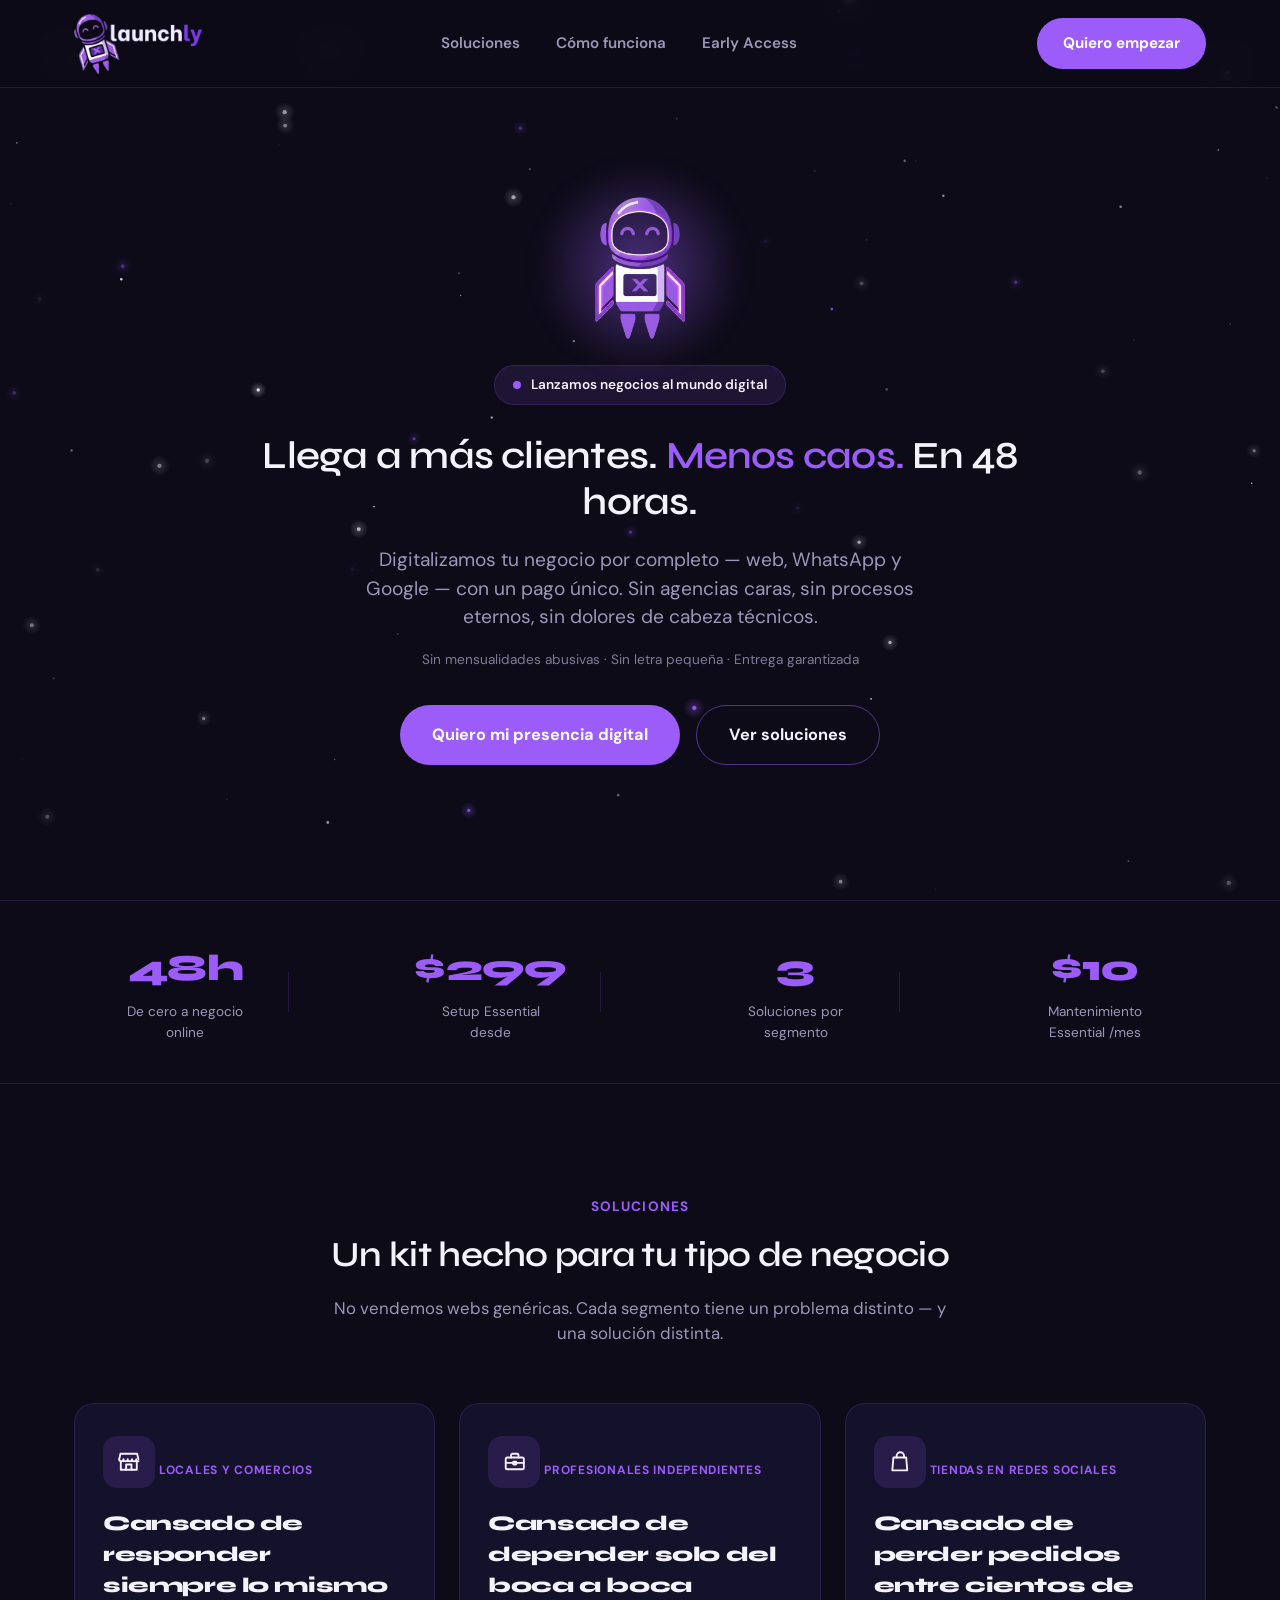
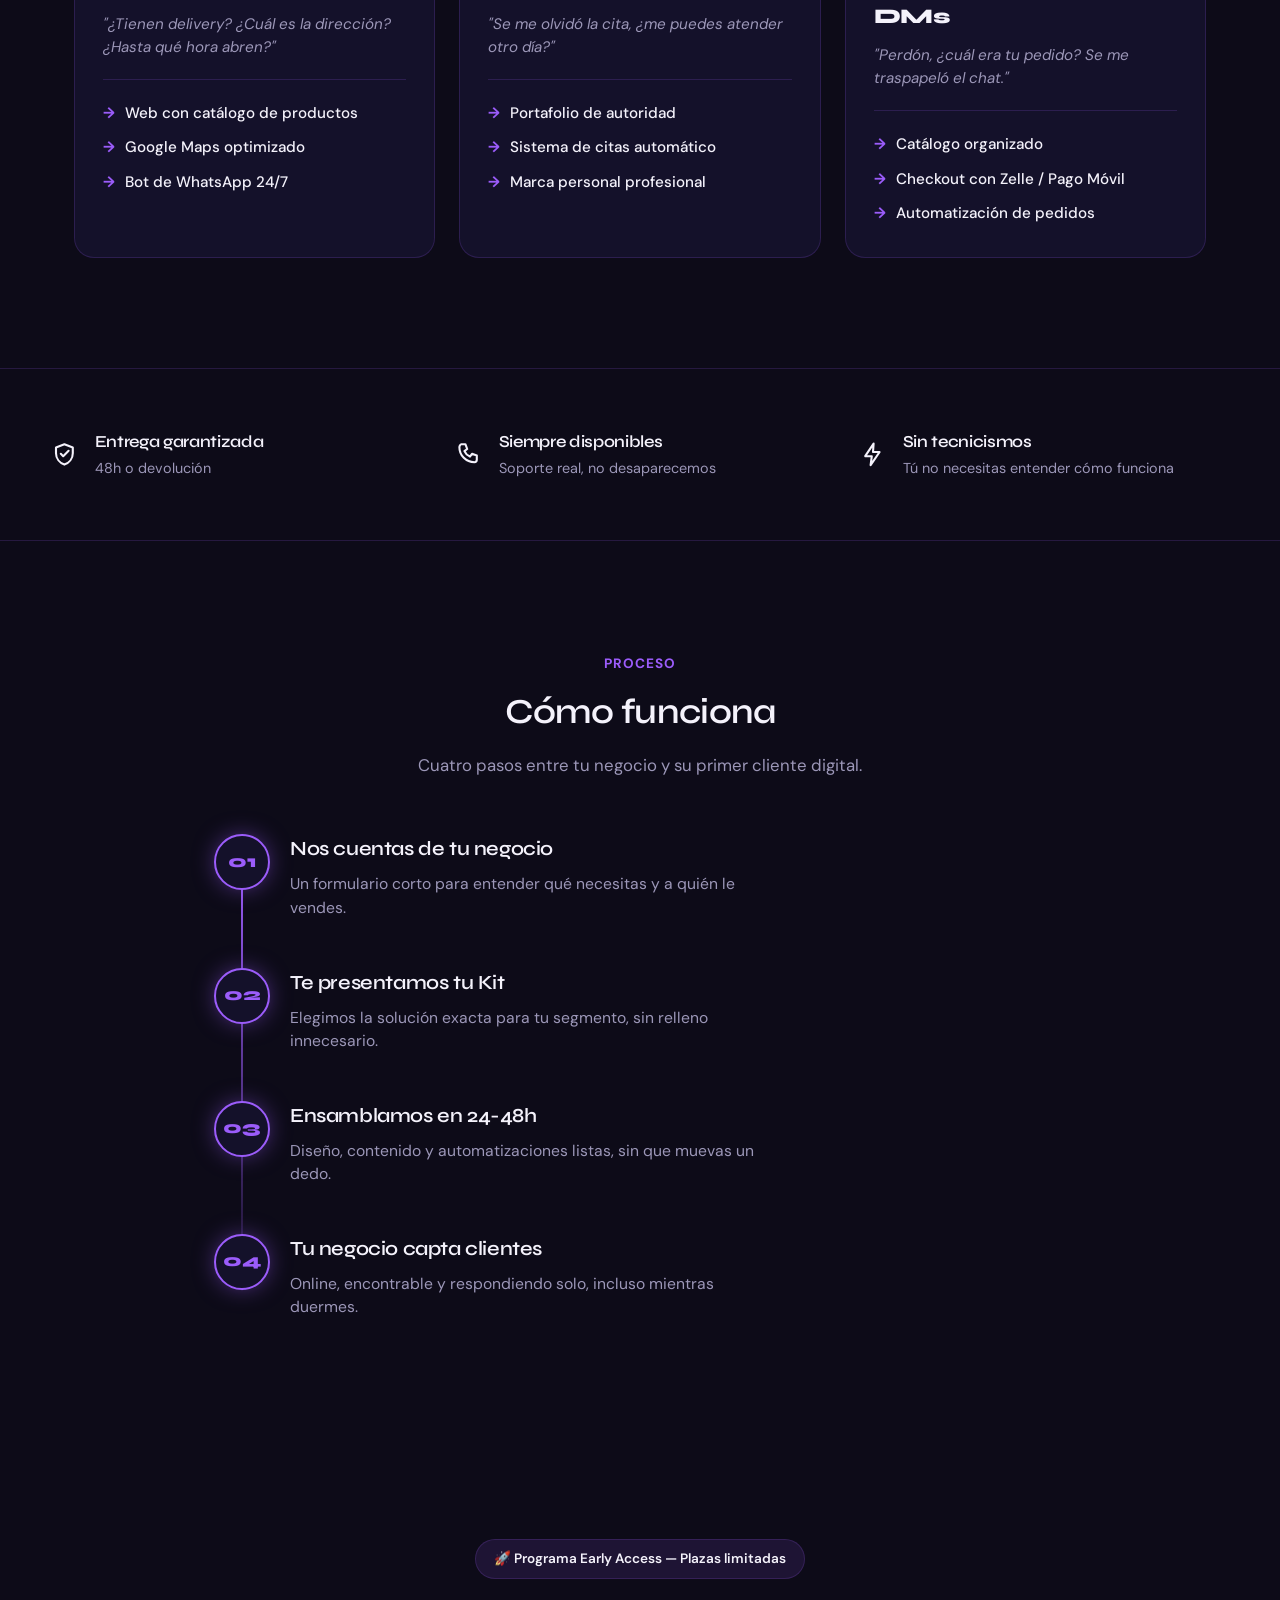
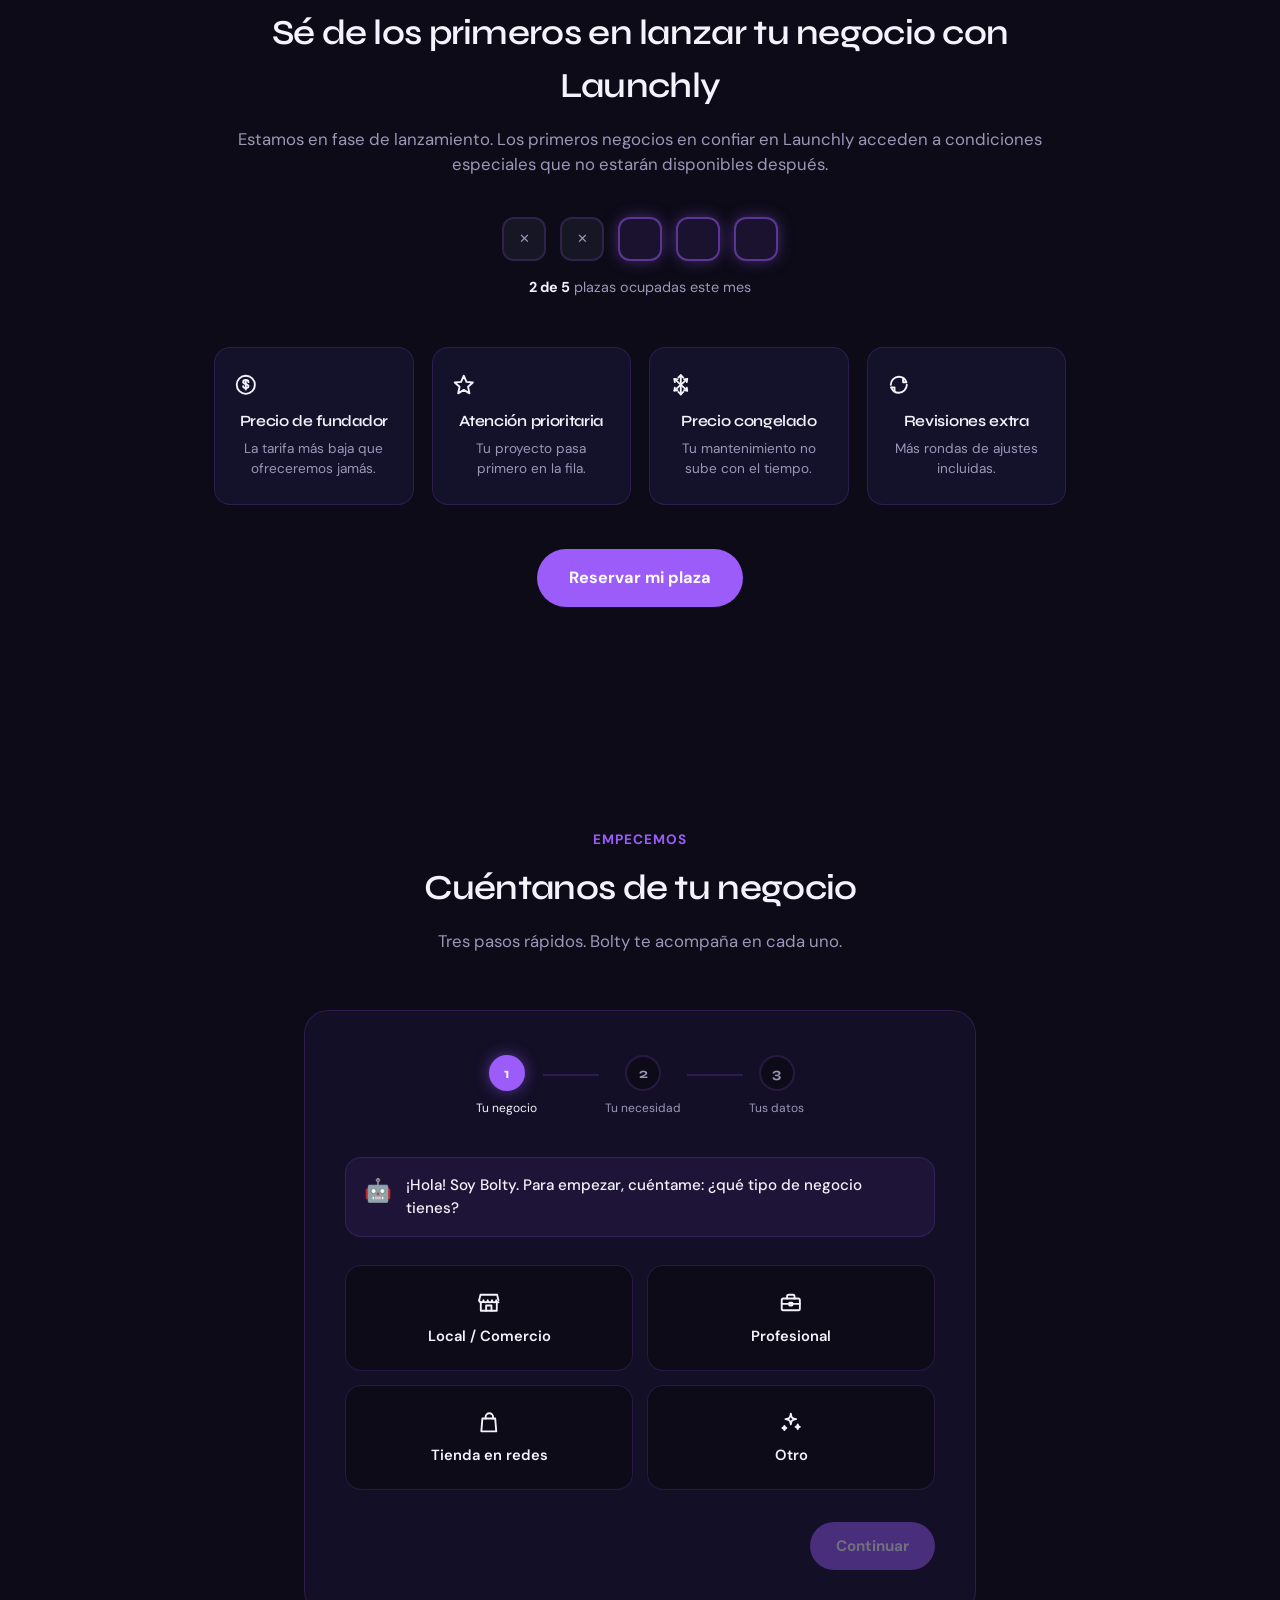
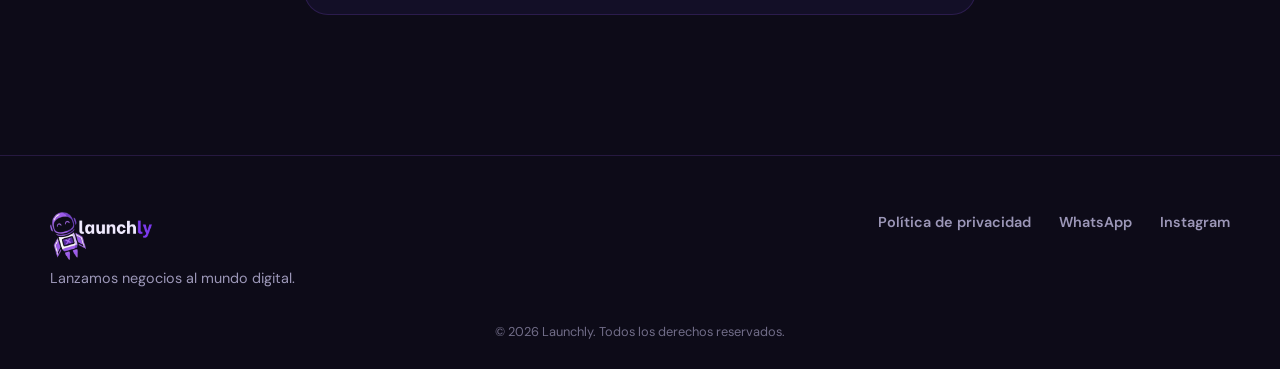
==== index.html @ f613ecf5 "Ajustar tipografia y limpiar assets viejos sin referencias Reduce el peso de Syne (800->600 en h1-h4" ====
<!DOCTYPE html>
<html lang="es">
<head>
<meta charset="UTF-8">
<meta name="viewport" content="width=device-width, initial-scale=1.0">
<title>Launchly — Lanzamos negocios al mundo digital</title>
<meta name="description" content="Launchly digitaliza tu negocio en Venezuela en 48 horas: web, WhatsApp automatizado y Google, por un pago único desde $299. Sin mensualidades abusivas.">

<meta property="og:type" content="website">
<meta property="og:locale" content="es_VE">
<meta property="og:title" content="Launchly — Lanzamos negocios al mundo digital">
<meta property="og:description" content="Launchly digitaliza tu negocio en Venezuela en 48 horas: web, WhatsApp automatizado y Google, por un pago único desde $299. Sin mensualidades abusivas.">

<link rel="icon" href="assets/bolty/bolty_favicon.ico" sizes="32x32">
<link rel="icon" type="image/png" sizes="32x32" href="assets/bolty/bolty_favicon_32.png">
<link rel="icon" type="image/png" sizes="16x16" href="assets/bolty/bolty_favicon_16.png">
<link rel="apple-touch-icon" href="assets/bolty/bolty_180.png">

<link rel="preconnect" href="https://fonts.googleapis.com">
<link rel="preconnect" href="https://fonts.gstatic.com" crossorigin>
<link href="https://fonts.googleapis.com/css2?family=Syne:wght@600;700&family=DM+Sans:wght@400;500;600;700&display=swap" rel="stylesheet">

<link rel="stylesheet" href="styles.css">
</head>
<body>

<canvas id="stars-canvas"></canvas>

<!-- ============ NAV ============ -->
<header class="navbar" id="navbar">
  <div class="nav-inner">
    <a href="#top" class="logo">
      <img src="assets/launchlynobg-trimmed.png" alt="Logo de Launchly" class="logo-img nav-logo-img">
    </a>

    <nav class="nav-links" id="navLinks">
      <a href="#soluciones">Soluciones</a>
      <a href="#como-funciona">Cómo funciona</a>
      <a href="#early-access">Early Access</a>
    </nav>

    <a href="#contacto" class="btn btn-primary btn-nav-cta">Quiero empezar</a>

    <button class="nav-toggle" id="navToggle" aria-label="Abrir menú" aria-expanded="false">
      <span></span><span></span><span></span>
    </button>
  </div>
</header>

<main id="top">

  <!-- ============ HERO ============ -->
  <section class="hero">
    <div class="hero-inner">

      <div class="bolty-wrap" aria-hidden="true">
        <div class="bolty-halo"></div>
        <img src="assets/bolty/bolty_512.png" alt="Bolty, la mascota robot astronauta de Launchly" class="bolty-img" id="boltyImg" onerror="this.style.display='none'; document.getElementById('boltyFallback').style.display='flex';">
        <div class="bolty-fallback" id="boltyFallback">🚀🤖</div>
      </div>

      <div class="badge">
        <span class="badge-dot"></span>
        Lanzamos negocios al mundo digital
      </div>

      <h1 class="hero-title">
        Llega a más clientes. <span class="text-accent">Menos caos.</span> En 48 horas.
      </h1>

      <p class="hero-subtitle">
        Digitalizamos tu negocio por completo — web, WhatsApp y Google — con un pago único.
        Sin agencias caras, sin procesos eternos, sin dolores de cabeza técnicos.
      </p>

      <p class="hero-trust">Sin mensualidades abusivas · Sin letra pequeña · Entrega garantizada</p>

      <div class="hero-actions">
        <a href="#contacto" class="btn btn-primary btn-lg">Quiero mi presencia digital</a>
        <a href="#soluciones" class="btn btn-ghost btn-lg">Ver soluciones</a>
      </div>

    </div>
  </section>

  <!-- ============ TRUST BAR ============ -->
  <section class="trust-bar">
    <div class="trust-inner">
      <div class="trust-item">
        <span class="trust-number">48h</span>
        <span class="trust-label">De cero a negocio online</span>
      </div>
      <div class="trust-item">
        <span class="trust-number">$299</span>
        <span class="trust-label">Setup Essential desde</span>
      </div>
      <div class="trust-item">
        <span class="trust-number">3</span>
        <span class="trust-label">Soluciones por segmento</span>
      </div>
      <div class="trust-item">
        <span class="trust-number">$10</span>
        <span class="trust-label">Mantenimiento Essential /mes</span>
      </div>
    </div>
  </section>

  <!-- ============ SOLUCIONES ============ -->
  <section class="soluciones" id="soluciones">
    <div class="section-head">
      <span class="eyebrow">Soluciones</span>
      <h2 class="section-title">Un kit hecho para tu tipo de negocio</h2>
      <p class="section-subtitle">No vendemos webs genéricas. Cada segmento tiene un problema distinto — y una solución distinta.</p>
    </div>

    <div class="cards-grid">

      <article class="card">
        <div class="card-icon"><svg xmlns="http://www.w3.org/2000/svg" viewBox="0 0 24 24" fill="none" stroke="currentColor" stroke-width="1.75" stroke-linecap="round" stroke-linejoin="round"><path d="M3 9.5L4.2 4.5H19.8L21 9.5"/><path d="M3 9.5C3 10.6 3.9 11.5 5 11.5C6.1 11.5 7 10.6 7 9.5C7 10.6 7.9 11.5 9 11.5C10.1 11.5 11 10.6 11 9.5C11 10.6 11.9 11.5 13 11.5C14.1 11.5 15 10.6 15 9.5C15 10.6 15.9 11.5 17 11.5C18.1 11.5 19 10.6 19 9.5C19 10.6 19.9 11.5 21 11.5"/><path d="M4.5 11.5V19.5H19.5V11.5"/><path d="M9.5 19.5V14.5H14.5V19.5"/></svg></div>
        <span class="card-tag">Locales y Comercios</span>
        <h3 class="card-title">Cansado de responder siempre lo mismo</h3>
        <p class="card-pain">"¿Tienen delivery? ¿Cuál es la dirección? ¿Hasta qué hora abren?"</p>
        <ul class="card-list">
          <li><span class="arrow">→</span> Web con catálogo de productos</li>
          <li><span class="arrow">→</span> Google Maps optimizado</li>
          <li><span class="arrow">→</span> Bot de WhatsApp 24/7</li>
        </ul>
      </article>

      <article class="card">
        <div class="card-icon"><svg xmlns="http://www.w3.org/2000/svg" viewBox="0 0 24 24" fill="none" stroke="currentColor" stroke-width="1.75" stroke-linecap="round" stroke-linejoin="round"><rect x="3.5" y="8" width="17" height="11" rx="1.5"/><path d="M8.5 8V6C8.5 5.17 9.17 4.5 10 4.5H14C14.83 4.5 15.5 5.17 15.5 6V8"/><path d="M3.5 13H20.5"/><rect x="10.5" y="12" width="3" height="2.5" rx="0.5"/></svg></div>
        <span class="card-tag">Profesionales Independientes</span>
        <h3 class="card-title">Cansado de depender solo del boca a boca</h3>
        <p class="card-pain">"Se me olvidó la cita, ¿me puedes atender otro día?"</p>
        <ul class="card-list">
          <li><span class="arrow">→</span> Portafolio de autoridad</li>
          <li><span class="arrow">→</span> Sistema de citas automático</li>
          <li><span class="arrow">→</span> Marca personal profesional</li>
        </ul>
      </article>

      <article class="card">
        <div class="card-icon"><svg xmlns="http://www.w3.org/2000/svg" viewBox="0 0 24 24" fill="none" stroke="currentColor" stroke-width="1.75" stroke-linecap="round" stroke-linejoin="round"><path d="M6 8H18L19 20H5L6 8Z"/><path d="M9 8V6.5C9 4.57 10.57 3 12.5 3C14.43 3 16 4.57 16 6.5V8"/></svg></div>
        <span class="card-tag">Tiendas en Redes Sociales</span>
        <h3 class="card-title">Cansado de perder pedidos entre cientos de DMs</h3>
        <p class="card-pain">"Perdón, ¿cuál era tu pedido? Se me traspapeló el chat."</p>
        <ul class="card-list">
          <li><span class="arrow">→</span> Catálogo organizado</li>
          <li><span class="arrow">→</span> Checkout con Zelle / Pago Móvil</li>
          <li><span class="arrow">→</span> Automatización de pedidos</li>
        </ul>
      </article>

    </div>
  </section>

  <!-- ============ GARANTÍAS ============ -->
  <section class="garantias">
    <div class="garantias-inner">
      <div class="garantia-item">
        <span class="garantia-icon"><svg xmlns="http://www.w3.org/2000/svg" viewBox="0 0 24 24" fill="none" stroke="currentColor" stroke-width="1.75" stroke-linecap="round" stroke-linejoin="round"><path d="M12 3.5L19 6.2V11C19 15.3 16.1 19 12 20.5C7.9 19 5 15.3 5 11V6.2L12 3.5Z"/><path d="M9 11.5L11 13.5L15.5 9"/></svg></span>
        <div>
          <h4>Entrega garantizada</h4>
          <p>48h o devolución</p>
        </div>
      </div>
      <div class="garantia-item">
        <span class="garantia-icon"><svg xmlns="http://www.w3.org/2000/svg" viewBox="0 0 24 24" fill="none" stroke="currentColor" stroke-width="1.75" stroke-linecap="round" stroke-linejoin="round"><path d="M6 3.5H9.5L11 7.5L8.7 9.2C9.6 11.3 11.2 12.9 13.3 13.8L15 11.5L19 13V16.5C19 17.6 18.1 18.5 17 18.5C10.1 18.5 4.5 12.9 4.5 6C4.5 4.9 5.4 3.5 6 3.5Z"/></svg></span>
        <div>
          <h4>Siempre disponibles</h4>
          <p>Soporte real, no desaparecemos</p>
        </div>
      </div>
      <div class="garantia-item">
        <span class="garantia-icon"><svg xmlns="http://www.w3.org/2000/svg" viewBox="0 0 24 24" fill="none" stroke="currentColor" stroke-width="1.75" stroke-linecap="round" stroke-linejoin="round"><path d="M13 3L6 13.5H11.5L10.5 21L18 10H12.5L13 3Z"/></svg></span>
        <div>
          <h4>Sin tecnicismos</h4>
          <p>Tú no necesitas entender cómo funciona</p>
        </div>
      </div>
    </div>
  </section>

  <!-- ============ CÓMO FUNCIONA ============ -->
  <section class="como-funciona" id="como-funciona">
    <div class="section-head">
      <span class="eyebrow">Proceso</span>
      <h2 class="section-title">Cómo funciona</h2>
      <p class="section-subtitle">Cuatro pasos entre tu negocio y su primer cliente digital.</p>
    </div>

    <div class="steps">
      <div class="step">
        <div class="step-number">01</div>
        <h3 class="step-title">Nos cuentas de tu negocio</h3>
        <p class="step-desc">Un formulario corto para entender qué necesitas y a quién le vendes.</p>
      </div>
      <div class="step">
        <div class="step-number">02</div>
        <h3 class="step-title">Te presentamos tu Kit</h3>
        <p class="step-desc">Elegimos la solución exacta para tu segmento, sin relleno innecesario.</p>
      </div>
      <div class="step">
        <div class="step-number">03</div>
        <h3 class="step-title">Ensamblamos en 24-48h</h3>
        <p class="step-desc">Diseño, contenido y automatizaciones listas, sin que muevas un dedo.</p>
      </div>
      <div class="step">
        <div class="step-number">04</div>
        <h3 class="step-title">Tu negocio capta clientes</h3>
        <p class="step-desc">Online, encontrable y respondiendo solo, incluso mientras duermes.</p>
      </div>
    </div>
  </section>

  <!-- ============ EARLY ACCESS ============ -->
  <section class="early-access" id="early-access">
    <div class="badge badge-alt">
      🚀 Programa Early Access — Plazas limitadas
    </div>

    <h2 class="section-title early-title">Sé de los primeros en lanzar tu negocio con Launchly</h2>
    <p class="section-subtitle">Estamos en fase de lanzamiento. Los primeros negocios en confiar en Launchly acceden a condiciones especiales que no estarán disponibles después.</p>

    <div class="slots">
      <div class="slot slot-taken" title="Ocupado"></div>
      <div class="slot slot-taken" title="Ocupado"></div>
      <div class="slot slot-free" title="Disponible"></div>
      <div class="slot slot-free" title="Disponible"></div>
      <div class="slot slot-free" title="Disponible"></div>
    </div>
    <p class="slots-label"><strong>2 de 5</strong> plazas ocupadas este mes</p>

    <div class="benefits-grid">
      <div class="benefit-card">
        <span class="benefit-icon"><svg xmlns="http://www.w3.org/2000/svg" viewBox="0 0 24 24" fill="none" stroke="currentColor" stroke-width="1.75" stroke-linecap="round" stroke-linejoin="round"><circle cx="12" cy="12" r="8.5"/><path d="M12 7.5V16.5"/><path d="M14.5 9.5C14.5 8.4 13.4 7.5 12 7.5C10.6 7.5 9.5 8.4 9.5 9.4C9.5 10.4 10.3 10.9 12 11.3C13.7 11.7 14.5 12.2 14.5 13.2C14.5 14.3 13.4 15.2 12 15.2C10.6 15.2 9.5 14.3 9.5 13.2"/></svg></span>
        <h4>Precio de fundador</h4>
        <p>La tarifa más baja que ofreceremos jamás.</p>
      </div>
      <div class="benefit-card">
        <span class="benefit-icon"><svg xmlns="http://www.w3.org/2000/svg" viewBox="0 0 24 24" fill="none" stroke="currentColor" stroke-width="1.75" stroke-linecap="round" stroke-linejoin="round"><path d="M12 3.5L14.5 9.2L20.5 9.8L16 13.8L17.3 20L12 16.8L6.7 20L8 13.8L3.5 9.8L9.5 9.2L12 3.5Z"/></svg></span>
        <h4>Atención prioritaria</h4>
        <p>Tu proyecto pasa primero en la fila.</p>
      </div>
      <div class="benefit-card">
        <span class="benefit-icon"><svg xmlns="http://www.w3.org/2000/svg" viewBox="0 0 24 24" fill="none" stroke="currentColor" stroke-width="1.75" stroke-linecap="round" stroke-linejoin="round"><path d="M12 3V21"/><path d="M6 6.5L18 17.5"/><path d="M18 6.5L6 17.5"/><path d="M12 3L9.7 5.3M12 3L14.3 5.3"/><path d="M12 21L9.7 18.7M12 21L14.3 18.7"/><path d="M6 6.5L8.9 6.9M6 6.5L6.4 9.4"/><path d="M18 17.5L15.1 17.1M18 17.5L17.6 14.6"/><path d="M18 6.5L15.1 6.9M18 6.5L17.6 9.4"/><path d="M6 17.5L8.9 17.1M6 17.5L6.4 14.6"/></svg></span>
        <h4>Precio congelado</h4>
        <p>Tu mantenimiento no sube con el tiempo.</p>
      </div>
      <div class="benefit-card">
        <span class="benefit-icon"><svg xmlns="http://www.w3.org/2000/svg" viewBox="0 0 24 24" fill="none" stroke="currentColor" stroke-width="1.75" stroke-linecap="round" stroke-linejoin="round"><path d="M19.5 12C19.5 16.14 16.14 19.5 12 19.5C8.7 19.5 5.9 17.36 4.9 14.4"/><path d="M4.5 12C4.5 7.86 7.86 4.5 12 4.5C15.3 4.5 18.1 6.64 19.1 9.6"/><path d="M4.9 14.4H8V17.5"/><path d="M19.1 9.6H16V6.5"/></svg></span>
        <h4>Revisiones extra</h4>
        <p>Más rondas de ajustes incluidas.</p>
      </div>
    </div>

    <a href="#contacto" class="btn btn-primary btn-lg">Reservar mi plaza</a>
  </section>

  <!-- ============ FORMULARIO / CONTACTO ============ -->
  <section class="contacto" id="contacto">
    <div class="section-head">
      <span class="eyebrow">Empecemos</span>
      <h2 class="section-title">Cuéntanos de tu negocio</h2>
      <p class="section-subtitle">Tres pasos rápidos. Bolty te acompaña en cada uno.</p>
    </div>

    <div class="form-card">

      <!-- Progreso -->
      <div class="progress" id="progress">
        <div class="progress-step active" data-step="1">
          <span class="progress-circle">1</span>
          <span class="progress-label">Tu negocio</span>
        </div>
        <div class="progress-line"></div>
        <div class="progress-step" data-step="2">
          <span class="progress-circle">2</span>
          <span class="progress-label">Tu necesidad</span>
        </div>
        <div class="progress-line"></div>
        <div class="progress-step" data-step="3">
          <span class="progress-circle">3</span>
          <span class="progress-label">Tus datos</span>
        </div>
      </div>

      <form id="multiForm" novalidate>

        <!-- PASO 1 -->
        <div class="form-step active" data-step="1">
          <div class="bolty-tip">
            <span class="bolty-tip-icon">🤖</span>
            <p>¡Hola! Soy Bolty. Para empezar, cuéntame: ¿qué tipo de negocio tienes?</p>
          </div>

          <div class="option-grid" data-group="tipoNegocio">
            <button type="button" class="option-card" data-value="Local o Comercio">
              <span class="option-icon"><svg xmlns="http://www.w3.org/2000/svg" viewBox="0 0 24 24" fill="none" stroke="currentColor" stroke-width="1.75" stroke-linecap="round" stroke-linejoin="round"><path d="M3 9.5L4.2 4.5H19.8L21 9.5"/><path d="M3 9.5C3 10.6 3.9 11.5 5 11.5C6.1 11.5 7 10.6 7 9.5C7 10.6 7.9 11.5 9 11.5C10.1 11.5 11 10.6 11 9.5C11 10.6 11.9 11.5 13 11.5C14.1 11.5 15 10.6 15 9.5C15 10.6 15.9 11.5 17 11.5C18.1 11.5 19 10.6 19 9.5C19 10.6 19.9 11.5 21 11.5"/><path d="M4.5 11.5V19.5H19.5V11.5"/><path d="M9.5 19.5V14.5H14.5V19.5"/></svg></span>
              <span>Local / Comercio</span>
            </button>
            <button type="button" class="option-card" data-value="Profesional Independiente">
              <span class="option-icon"><svg xmlns="http://www.w3.org/2000/svg" viewBox="0 0 24 24" fill="none" stroke="currentColor" stroke-width="1.75" stroke-linecap="round" stroke-linejoin="round"><rect x="3.5" y="8" width="17" height="11" rx="1.5"/><path d="M8.5 8V6C8.5 5.17 9.17 4.5 10 4.5H14C14.83 4.5 15.5 5.17 15.5 6V8"/><path d="M3.5 13H20.5"/><rect x="10.5" y="12" width="3" height="2.5" rx="0.5"/></svg></span>
              <span>Profesional</span>
            </button>
            <button type="button" class="option-card" data-value="Tienda en Redes">
              <span class="option-icon"><svg xmlns="http://www.w3.org/2000/svg" viewBox="0 0 24 24" fill="none" stroke="currentColor" stroke-width="1.75" stroke-linecap="round" stroke-linejoin="round"><path d="M6 8H18L19 20H5L6 8Z"/><path d="M9 8V6.5C9 4.57 10.57 3 12.5 3C14.43 3 16 4.57 16 6.5V8"/></svg></span>
              <span>Tienda en redes</span>
            </button>
            <button type="button" class="option-card" data-value="Otro">
              <span class="option-icon"><svg xmlns="http://www.w3.org/2000/svg" viewBox="0 0 24 24" fill="none" stroke="currentColor" stroke-width="1.75" stroke-linecap="round" stroke-linejoin="round"><path d="M12 3.5C12.4 6.8 13 8.2 17 8.5C13 8.8 12.4 10.2 12 13.5C11.6 10.2 11 8.8 7 8.5C11 8.2 11.6 6.8 12 3.5Z"/><path d="M18.5 13.5C18.7 15 19 15.6 20.5 15.8C19 16 18.7 16.6 18.5 18C18.3 16.6 18 16 16.5 15.8C18 15.6 18.3 15 18.5 13.5Z"/><path d="M6 15C6.2 16.2 6.5 16.7 7.8 16.9C6.5 17.1 6.2 17.6 6 18.8C5.8 17.6 5.5 17.1 4.2 16.9C5.5 16.7 5.8 16.2 6 15Z"/></svg></span>
              <span>Otro</span>
            </button>
          </div>

          <div class="form-nav">
            <span></span>
            <button type="button" class="btn btn-primary btn-next" data-next="2" disabled>Continuar</button>
          </div>
        </div>

        <!-- PASO 2 -->
        <div class="form-step" data-step="2">
          <div class="bolty-tip">
            <span class="bolty-tip-icon">🤖</span>
            <p>Perfecto. Dime, ¿qué es lo que más necesitas ahora mismo?</p>
          </div>

          <div class="option-grid" data-group="necesidad">
            <button type="button" class="option-card" data-value="Página web">
              <span class="option-icon"><svg xmlns="http://www.w3.org/2000/svg" viewBox="0 0 24 24" fill="none" stroke="currentColor" stroke-width="1.75" stroke-linecap="round" stroke-linejoin="round"><circle cx="12" cy="12" r="8.5"/><path d="M3.5 12H20.5"/><path d="M12 3.5C14.2 5.9 15.4 8.9 15.4 12C15.4 15.1 14.2 18.1 12 20.5C9.8 18.1 8.6 15.1 8.6 12C8.6 8.9 9.8 5.9 12 3.5Z"/></svg></span>
              <span>Página web</span>
            </button>
            <button type="button" class="option-card" data-value="Aparecer en Google">
              <span class="option-icon"><svg xmlns="http://www.w3.org/2000/svg" viewBox="0 0 24 24" fill="none" stroke="currentColor" stroke-width="1.75" stroke-linecap="round" stroke-linejoin="round"><circle cx="10.5" cy="10.5" r="6.5"/><path d="M15.3 15.3L20 20"/></svg></span>
              <span>Aparecer en Google</span>
            </button>
            <button type="button" class="option-card" data-value="WhatsApp automatizado">
              <span class="option-icon"><svg xmlns="http://www.w3.org/2000/svg" viewBox="0 0 24 24" fill="none" stroke="currentColor" stroke-width="1.75" stroke-linecap="round" stroke-linejoin="round"><path d="M4 5.5H20V16H12.5L8 19.5V16H4V5.5Z"/><path d="M8 9.5H16"/><path d="M8 12.5H13.5"/></svg></span>
              <span>WhatsApp automatizado</span>
            </button>
            <button type="button" class="option-card" data-value="Todo">
              <span class="option-icon"><svg xmlns="http://www.w3.org/2000/svg" viewBox="0 0 24 24" fill="none" stroke="currentColor" stroke-width="1.75" stroke-linecap="round" stroke-linejoin="round"><path d="M12 2.5C14.5 4.5 16 8 16 11.5C16 14.5 14.8 17 12 19C9.2 17 8 14.5 8 11.5C8 8 9.5 4.5 12 2.5Z"/><circle cx="12" cy="10.5" r="1.7"/><path d="M8 14.5L5 17.5V21L8.5 19.5"/><path d="M16 14.5L19 17.5V21L15.5 19.5"/><path d="M10 19L9 22H15L14 19"/></svg></span>
              <span>Todo</span>
            </button>
          </div>

          <div class="form-nav">
            <button type="button" class="btn btn-ghost btn-prev" data-prev="1">Atrás</button>
            <button type="button" class="btn btn-primary btn-next" data-next="3" disabled>Continuar</button>
          </div>
        </div>

        <!-- PASO 3 -->
        <div class="form-step" data-step="3">
          <div class="bolty-tip">
            <span class="bolty-tip-icon">🤖</span>
            <p>Ya casi terminamos. Déjame tus datos para contactarte por WhatsApp.</p>
          </div>

          <div class="field">
            <label for="nombre">Nombre</label>
            <input type="text" id="nombre" name="nombre" placeholder="Tu nombre" required>
          </div>
          <div class="field">
            <label for="negocio">Nombre del negocio</label>
            <input type="text" id="negocio" name="negocio" placeholder="Nombre de tu negocio" required>
          </div>
          <div class="field">
            <label for="whatsapp">WhatsApp</label>
            <input type="tel" id="whatsapp" name="whatsapp" placeholder="+58 412 000 0000" required>
          </div>
          <div class="field">
            <label for="mensaje">Mensaje (opcional)</label>
            <textarea id="mensaje" name="mensaje" rows="3" placeholder="Cuéntanos algo más sobre tu negocio..."></textarea>
          </div>

          <p class="form-error" id="formError" hidden>Hubo un problema, intenta de nuevo o escríbenos por WhatsApp directamente.</p>

          <div class="form-nav">
            <button type="button" class="btn btn-ghost btn-prev" data-prev="2">Atrás</button>
            <button type="submit" class="btn btn-primary">Enviar solicitud</button>
          </div>
        </div>

      </form>

      <!-- ÉXITO -->
      <div class="form-success" id="formSuccess">
        <div class="success-bolty">🤖<svg xmlns="http://www.w3.org/2000/svg" viewBox="0 0 24 24" fill="none" stroke="currentColor" stroke-width="1.75" stroke-linecap="round" stroke-linejoin="round"><path d="M12 3.5C12.4 6.8 13 8.2 17 8.5C13 8.8 12.4 10.2 12 13.5C11.6 10.2 11 8.8 7 8.5C11 8.2 11.6 6.8 12 3.5Z"/><path d="M18.5 13.5C18.7 15 19 15.6 20.5 15.8C19 16 18.7 16.6 18.5 18C18.3 16.6 18 16 16.5 15.8C18 15.6 18.3 15 18.5 13.5Z"/><path d="M6 15C6.2 16.2 6.5 16.7 7.8 16.9C6.5 17.1 6.2 17.6 6 18.8C5.8 17.6 5.5 17.1 4.2 16.9C5.5 16.7 5.8 16.2 6 15Z"/></svg></div>
        <h3 id="successTitle">¡Listo, <span id="successName">amigo</span>!</h3>
        <p>Recibimos tu solicitud. Te escribiremos muy pronto por WhatsApp para lanzar tu negocio al mundo digital.</p>
      </div>

    </div>
  </section>

</main>

<!-- ============ FOOTER ============ -->
<footer class="footer">
  <div class="footer-inner">
    <div class="footer-brand">
      <span class="logo">
        <img src="assets/launchlynobg-trimmed.png" alt="Logo de Launchly" class="logo-img footer-logo-img">
      </span>
      <p>Lanzamos negocios al mundo digital.</p>
    </div>
    <div class="footer-links">
      <a href="privacidad.html">Política de privacidad</a>
      <!-- PENDIENTE: reemplazar con número de WhatsApp Business de Launchly -->
      <a href="https://wa.me/+34661069083?text=Hola%2C%20quiero%20saber%20como%20lanzar%20mi%20negocio%20al%20mundo%20digital%20%F0%9F%9A%80%20" target="_blank" rel="noopener">WhatsApp</a>
      <a href="https://instagram.com/Launchly.ve" target="_blank" rel="noopener">Instagram</a>
    </div>
  </div>
  <p class="footer-copy">© 2026 Launchly. Todos los derechos reservados.</p>
</footer>

<a href="#contacto" class="bolty-widget" id="boltyWidget" aria-label="Hablemos por WhatsApp — ir al formulario de contacto">
  <span class="bolty-widget-bubble">¡Hablemos! 🚀</span>
  <img src="assets/bolty/bolty_120_chatwidget.png" alt="Bolty" class="bolty-widget-img">
</a>

<script src="script.js"></script>
</body>
</html>
---- styles.css ----
/* ============================================
   LAUNCHLY — Design tokens
============================================ */
:root {
  --bg: #0D0B18;
  --bg-card: #14112A;
  --bg-card-hover: #1A1733;
  --purple: #9B5CFA;
  --purple-dark: #7C3AED;
  --text-primary: #F4F2FB;
  --text-secondary: #9C97B8;
  --border-subtle: rgba(155, 92, 250, 0.18);
  --border-strong: rgba(155, 92, 250, 0.5);

  --font-title: 'Syne', sans-serif;
  --font-body: 'DM Sans', sans-serif;

  --nav-height: 88px;
  --container: 1180px;

  --ease-elastic: cubic-bezier(0.34, 1.56, 0.64, 1);
  --ease-smooth: cubic-bezier(0.16, 1, 0.3, 1);
}

/* ============================================
   RESET
============================================ */
*, *::before, *::after { box-sizing: border-box; }

html {
  scroll-behavior: smooth;
  scroll-padding-top: var(--nav-height);
}

body {
  margin: 0;
  background: var(--bg);
  color: var(--text-primary);
  font-family: var(--font-body);
  font-weight: 400;
  line-height: 1.5;
  -webkit-font-smoothing: antialiased;
  overflow-x: hidden;
}

h1, h2, h3, h4 {
  font-family: var(--font-title);
  font-weight: 600;
  letter-spacing: -0.02em;
  margin: 0;
  color: var(--text-primary);
}

p { margin: 0; color: var(--text-secondary); }

a { color: inherit; text-decoration: none; }

ul { list-style: none; margin: 0; padding: 0; }

button {
  font-family: var(--font-body);
  cursor: pointer;
  border: none;
  background: none;
  color: inherit;
}

img { max-width: 100%; display: block; }

/* ============================================
   STARFIELD CANVAS
============================================ */
#stars-canvas {
  position: fixed;
  top: 0;
  left: 0;
  width: 100vw;
  height: 100vh;
  z-index: 0;
  pointer-events: none;
  background: var(--bg);
}

/* ============================================
   LAYOUT HELPERS
============================================ */
main, header, footer, section {
  position: relative;
  z-index: 1;
}

.section-head {
  max-width: 680px;
  margin: 0 auto 56px;
  text-align: center;
  padding: 0 24px;
}

.eyebrow {
  display: inline-block;
  color: var(--purple);
  font-weight: 700;
  font-size: 0.85rem;
  letter-spacing: 0.08em;
  text-transform: uppercase;
  margin-bottom: 12px;
}

.section-title {
  font-size: clamp(1.6rem, 3.5vw, 2.2rem);
  margin-bottom: 14px;
}

.section-subtitle {
  font-size: 1.05rem;
  color: var(--text-secondary);
}

/* ============================================
   BUTTONS
============================================ */
.btn {
  display: inline-flex;
  align-items: center;
  justify-content: center;
  gap: 8px;
  padding: 14px 26px;
  border-radius: 100px;
  font-weight: 700;
  font-size: 0.95rem;
  white-space: nowrap;
  transition: transform 0.25s var(--ease-elastic), box-shadow 0.25s ease, background 0.25s ease, border-color 0.25s ease, opacity 0.2s ease;
}

.btn-primary {
  background: var(--purple);
  color: #fff;
  box-shadow: 0 0 0 0 rgba(155, 92, 250, 0);
}

.btn-primary:hover {
  background: var(--purple-dark);
  transform: translateY(-2px);
  box-shadow: 0 10px 30px -8px rgba(155, 92, 250, 0.6);
}

.btn-primary:disabled {
  opacity: 0.4;
  cursor: not-allowed;
  transform: none;
  box-shadow: none;
}

.btn-ghost {
  background: transparent;
  color: var(--text-primary);
  border: 1.5px solid var(--border-strong);
}

.btn-ghost:hover {
  background: rgba(155, 92, 250, 0.1);
  transform: translateY(-2px);
}

.btn-lg {
  padding: 17px 32px;
  font-size: 1.02rem;
}

/* ============================================
   NAVBAR
============================================ */
.navbar {
  position: fixed;
  top: 0;
  left: 0;
  width: 100%;
  height: var(--nav-height);
  z-index: 100;
  background: rgba(13, 11, 24, 0.65);
  backdrop-filter: blur(16px);
  -webkit-backdrop-filter: blur(16px);
  border-bottom: 1px solid var(--border-subtle);
  transition: transform 0.5s var(--ease-elastic);
}

.navbar.nav-hidden {
  transform: translateY(-100%);
  transition: transform 0.3s var(--ease-smooth);
}

.nav-inner {
  max-width: var(--container);
  height: 100%;
  margin: 0 auto;
  padding: 0 24px;
  display: flex;
  align-items: center;
  justify-content: space-between;
  gap: 24px;
}

.logo {
  display: flex;
  align-items: center;
  flex-shrink: 0;
}

.logo-img {
  display: block;
  width: auto;
}

.nav-logo-img {
  height: 60px;
}

.footer-logo-img {
  height: 48px;
}

.nav-links {
  display: flex;
  align-items: center;
  gap: 36px;
  margin: 0 auto;
}

.nav-links a {
  font-weight: 600;
  font-size: 0.95rem;
  color: var(--text-secondary);
  transition: color 0.2s ease;
  position: relative;
}

.nav-links a:hover { color: var(--text-primary); }

.btn-nav-cta { flex-shrink: 0; }

.nav-toggle {
  display: none;
  flex-direction: column;
  justify-content: center;
  gap: 5px;
  width: 40px;
  height: 40px;
  flex-shrink: 0;
}

.nav-toggle span {
  display: block;
  width: 22px;
  height: 2px;
  background: var(--text-primary);
  border-radius: 2px;
  transition: transform 0.3s ease, opacity 0.3s ease;
}

.nav-toggle.open span:nth-child(1) { transform: translateY(7px) rotate(45deg); }
.nav-toggle.open span:nth-child(2) { opacity: 0; }
.nav-toggle.open span:nth-child(3) { transform: translateY(-7px) rotate(-45deg); }

/* ============================================
   BADGE
============================================ */
.badge {
  display: inline-flex;
  align-items: center;
  gap: 10px;
  padding: 9px 18px;
  border-radius: 100px;
  background: rgba(155, 92, 250, 0.12);
  border: 1px solid var(--border-subtle);
  color: var(--text-primary);
  font-size: 0.85rem;
  font-weight: 600;
  margin-bottom: 28px;
}

.badge-alt {
  margin: 0 auto 28px;
}

.badge-dot {
  width: 8px;
  height: 8px;
  border-radius: 50%;
  background: var(--purple);
  box-shadow: 0 0 0 0 rgba(155, 92, 250, 0.7);
  animation: pulse-dot 2s infinite;
  flex-shrink: 0;
}

@keyframes pulse-dot {
  0% { box-shadow: 0 0 0 0 rgba(155, 92, 250, 0.6); }
  70% { box-shadow: 0 0 0 8px rgba(155, 92, 250, 0); }
  100% { box-shadow: 0 0 0 0 rgba(155, 92, 250, 0); }
}

/* ============================================
   HERO
============================================ */
.hero {
  min-height: 100vh;
  display: flex;
  align-items: center;
  justify-content: center;
  padding: calc(var(--nav-height) + 40px) 24px 80px;
}

.hero-inner {
  max-width: 760px;
  margin: 0 auto;
  text-align: center;
  display: flex;
  flex-direction: column;
  align-items: center;
}

.bolty-wrap {
  position: relative;
  width: 170px;
  height: 170px;
  margin-bottom: 12px;
  display: flex;
  align-items: center;
  justify-content: center;
}

.bolty-halo {
  position: absolute;
  inset: -20px;
  background: radial-gradient(circle, rgba(155, 92, 250, 0.45) 0%, rgba(155, 92, 250, 0) 70%);
  filter: blur(10px);
  z-index: 0;
}

.bolty-img {
  position: relative;
  z-index: 1;
  width: 150px;
  height: 150px;
  object-fit: contain;
  animation: bolty-float 5s ease-in-out infinite;
}

.bolty-fallback {
  display: none;
  position: relative;
  z-index: 1;
  font-size: 4.2rem;
  align-items: center;
  justify-content: center;
  width: 150px;
  height: 150px;
  animation: bolty-float 5s ease-in-out infinite;
}

@keyframes bolty-float {
  0%, 100% { transform: translateY(0) rotate(-3deg); }
  50% { transform: translateY(-18px) rotate(3deg); }
}

.hero-title {
  font-size: clamp(1.7rem, 3vw, 2.4rem);
  line-height: 1.18;
  margin-bottom: 22px;
}

.text-accent { color: var(--purple); }

.hero-subtitle {
  font-size: clamp(1rem, 2vw, 1.2rem);
  color: var(--text-secondary);
  max-width: 580px;
  margin-bottom: 18px;
}

.hero-trust {
  font-size: 0.85rem;
  color: var(--text-secondary);
  opacity: 0.8;
  margin-bottom: 34px;
}

.hero-actions {
  display: flex;
  flex-wrap: wrap;
  gap: 16px;
  justify-content: center;
}

/* ============================================
   TRUST BAR
============================================ */
.trust-bar {
  padding: 40px 24px;
  border-top: 1px solid var(--border-subtle);
  border-bottom: 1px solid var(--border-subtle);
}

.trust-inner {
  max-width: var(--container);
  margin: 0 auto;
  display: flex;
  justify-content: space-around;
  align-items: center;
  flex-wrap: wrap;
  gap: 28px;
}

.trust-item {
  display: flex;
  flex-direction: column;
  align-items: center;
  gap: 6px;
  padding: 0 20px;
  position: relative;
  text-align: center;
}

.trust-item:not(:last-child)::after {
  content: '';
  position: absolute;
  right: -14px;
  top: 50%;
  transform: translateY(-50%);
  width: 1px;
  height: 40px;
  background: var(--border-subtle);
}

.trust-number {
  font-family: var(--font-title);
  font-weight: 800;
  font-size: clamp(1.8rem, 3vw, 2.3rem);
  color: var(--purple);
  letter-spacing: -0.02em;
}

.trust-label {
  font-size: 0.85rem;
  color: var(--text-secondary);
  max-width: 140px;
}

/* ============================================
   SOLUCIONES / CARDS
============================================ */
.soluciones {
  padding: 110px 24px;
  max-width: var(--container);
  margin: 0 auto;
}

.cards-grid {
  display: grid;
  grid-template-columns: repeat(3, 1fr);
  gap: 24px;
}

.card {
  background: var(--bg-card);
  border: 1px solid var(--border-subtle);
  border-radius: 20px;
  padding: 32px 28px;
}

.cards-grid .card {
  transition: opacity 0.7s var(--ease-smooth), transform 0.35s var(--ease-smooth), border-color 0.35s ease, box-shadow 0.35s ease, background 0.35s ease;
}

.cards-grid .card:hover {
  transform: translateY(-8px);
  border-color: var(--purple);
  background: var(--bg-card-hover);
  box-shadow: 0 20px 40px -20px rgba(155, 92, 250, 0.45), 0 0 0 1px rgba(155, 92, 250, 0.3);
}

.card-icon {
  display: inline-flex;
  align-items: center;
  justify-content: center;
  width: 52px;
  height: 52px;
  border-radius: 14px;
  background: rgba(155, 92, 250, 0.15);
  font-size: 1.6rem;
  margin-bottom: 20px;
}

.card-tag {
  display: inline-block;
  font-size: 0.75rem;
  font-weight: 700;
  text-transform: uppercase;
  letter-spacing: 0.06em;
  color: var(--purple);
  margin-bottom: 14px;
}

.card-title {
  font-size: 1.3rem;
  font-weight: 800;
  margin-bottom: 12px;
}

.card-pain {
  font-style: italic;
  color: var(--text-secondary);
  font-size: 0.95rem;
  padding-bottom: 20px;
  margin-bottom: 22px;
  border-bottom: 1px solid var(--border-subtle);
}

.card-list li {
  display: flex;
  align-items: flex-start;
  gap: 10px;
  font-size: 0.95rem;
  font-weight: 500;
  color: var(--text-primary);
  margin-bottom: 12px;
}

.card-list li:last-child { margin-bottom: 0; }

.arrow {
  color: var(--purple);
  font-weight: 700;
  flex-shrink: 0;
}

/* ============================================
   GARANTIAS
============================================ */
.garantias {
  padding: 60px 24px;
  border-top: 1px solid var(--border-subtle);
  border-bottom: 1px solid var(--border-subtle);
}

.garantias-inner {
  max-width: var(--container);
  margin: 0 auto;
  display: grid;
  grid-template-columns: repeat(3, 1fr);
  gap: 32px;
}

.garantia-item {
  display: flex;
  align-items: center;
  gap: 16px;
}

.garantia-icon {
  font-size: 1.8rem;
  flex-shrink: 0;
}

.garantia-item h4 {
  font-size: 1.05rem;
  margin-bottom: 4px;
}

.garantia-item p {
  font-size: 0.9rem;
}

/* ============================================
   COMO FUNCIONA
============================================ */
.como-funciona {
  padding: 110px 24px;
  max-width: 900px;
  margin: 0 auto;
}

.steps {
  position: relative;
  display: flex;
  flex-direction: column;
  gap: 48px;
}

.steps::before {
  content: '';
  position: absolute;
  left: 27px;
  top: 28px;
  bottom: 28px;
  width: 2px;
  background: linear-gradient(to bottom, var(--purple), rgba(155, 92, 250, 0.05));
}

.step {
  position: relative;
  padding-left: 76px;
}

.step-number {
  position: absolute;
  left: 0;
  top: 0;
  width: 56px;
  height: 56px;
  border-radius: 50%;
  border: 2px solid var(--purple);
  background: var(--bg-card);
  display: flex;
  align-items: center;
  justify-content: center;
  font-family: var(--font-title);
  font-weight: 800;
  font-size: 1.1rem;
  color: var(--purple);
  box-shadow: 0 0 24px -4px rgba(155, 92, 250, 0.6);
}

.step-title {
  font-size: 1.25rem;
  margin-bottom: 8px;
}

.step-desc {
  font-size: 0.98rem;
  max-width: 480px;
}

/* ============================================
   EARLY ACCESS
============================================ */
.early-access {
  padding: 110px 24px;
  max-width: 900px;
  margin: 0 auto;
  text-align: center;
  display: flex;
  flex-direction: column;
  align-items: center;
}

.early-title { margin-bottom: 14px; }

.early-access .section-subtitle { margin-bottom: 40px; }

.slots {
  display: flex;
  gap: 14px;
  margin-bottom: 16px;
}

.slot {
  width: 44px;
  height: 44px;
  border-radius: 12px;
  border: 2px solid var(--border-subtle);
}

.slot-free {
  background: rgba(155, 92, 250, 0.1);
  border-color: var(--border-strong);
  box-shadow: 0 0 16px -2px rgba(155, 92, 250, 0.5);
}

.slot-taken {
  background: rgba(156, 151, 184, 0.08);
  position: relative;
}

.slot-taken::after {
  content: '✕';
  position: absolute;
  inset: 0;
  display: flex;
  align-items: center;
  justify-content: center;
  color: var(--text-secondary);
  font-size: 0.8rem;
}

.slots-label {
  font-size: 0.9rem;
  color: var(--text-secondary);
  margin-bottom: 48px;
}

.slots-label strong { color: var(--text-primary); }

.benefits-grid {
  display: grid;
  grid-template-columns: repeat(4, 1fr);
  gap: 18px;
  width: 100%;
  margin-bottom: 44px;
}

.benefit-card {
  background: var(--bg-card);
  border: 1px solid var(--border-subtle);
  border-radius: 16px;
  padding: 24px 18px;
}

.benefits-grid .benefit-card {
  transition: opacity 0.7s var(--ease-smooth), transform 0.3s var(--ease-smooth), border-color 0.3s ease;
}

.benefits-grid .benefit-card:hover {
  transform: translateY(-4px);
  border-color: var(--border-strong);
}

.benefit-icon {
  font-size: 1.6rem;
  display: block;
  margin-bottom: 12px;
}

.benefit-card h4 {
  font-size: 0.98rem;
  margin-bottom: 6px;
}

.benefit-card p {
  font-size: 0.85rem;
}

/* ============================================
   CONTACTO / FORM
============================================ */
.contacto {
  padding: 110px 24px 140px;
  max-width: 720px;
  margin: 0 auto;
}

.form-card {
  background: rgba(20, 17, 42, 0.92);
  border: 1px solid var(--border-subtle);
  border-radius: 24px;
  padding: 44px 40px;
  position: relative;
  overflow: hidden;
}

/* Progress indicator */
.progress {
  display: flex;
  align-items: center;
  justify-content: center;
  margin-bottom: 40px;
}

.progress-step {
  display: flex;
  flex-direction: column;
  align-items: center;
  gap: 8px;
}

.progress-circle {
  width: 36px;
  height: 36px;
  border-radius: 50%;
  border: 2px solid var(--border-subtle);
  display: flex;
  align-items: center;
  justify-content: center;
  font-family: var(--font-title);
  font-weight: 700;
  font-size: 0.9rem;
  color: var(--text-secondary);
  background: var(--bg);
  transition: border-color 0.3s ease, color 0.3s ease, background 0.3s ease, box-shadow 0.3s ease;
}

.progress-label {
  font-size: 0.75rem;
  color: var(--text-secondary);
  white-space: nowrap;
}

.progress-step.active .progress-circle,
.progress-step.done .progress-circle {
  border-color: var(--purple);
  color: #fff;
  background: var(--purple);
  box-shadow: 0 0 16px -2px rgba(155, 92, 250, 0.7);
}

.progress-step.active .progress-label,
.progress-step.done .progress-label {
  color: var(--text-primary);
}

.progress-line {
  width: 56px;
  height: 2px;
  background: var(--border-subtle);
  margin: 0 6px;
  margin-bottom: 22px;
}

/* Bolty tip bubble */
.bolty-tip {
  display: flex;
  align-items: flex-start;
  gap: 14px;
  background: rgba(155, 92, 250, 0.08);
  border: 1px solid var(--border-subtle);
  border-radius: 16px;
  padding: 16px 18px;
  margin-bottom: 28px;
}

.bolty-tip-icon {
  font-size: 1.4rem;
  flex-shrink: 0;
}

.bolty-tip p {
  font-size: 0.95rem;
  color: var(--text-primary);
  font-weight: 500;
}

/* Multi-step form */
.form-step {
  display: none;
}

.form-step.active {
  display: block;
  animation: step-in 0.4s var(--ease-smooth);
}

@keyframes step-in {
  from { opacity: 0; transform: translateX(16px); }
  to { opacity: 1; transform: translateX(0); }
}

.option-grid {
  display: grid;
  grid-template-columns: repeat(2, 1fr);
  gap: 14px;
  margin-bottom: 32px;
}

.option-card {
  display: flex;
  flex-direction: column;
  align-items: center;
  gap: 10px;
  padding: 24px 12px;
  background: var(--bg);
  border: 1.5px solid var(--border-subtle);
  border-radius: 16px;
  font-weight: 600;
  font-size: 0.92rem;
  color: var(--text-primary);
  text-align: center;
  transition: border-color 0.25s ease, background 0.25s ease, transform 0.25s ease;
}

.option-card:hover {
  border-color: var(--border-strong);
  transform: translateY(-2px);
}

.option-card.selected {
  border-color: var(--purple);
  background: rgba(155, 92, 250, 0.14);
  box-shadow: 0 0 20px -4px rgba(155, 92, 250, 0.6);
}

.option-icon { font-size: 1.6rem; }

.card-icon svg,
.garantia-icon svg,
.benefit-icon svg,
.option-icon svg {
  width: 1em;
  height: 1em;
  display: block;
}

.field {
  margin-bottom: 20px;
}

.field label {
  display: block;
  font-size: 0.88rem;
  font-weight: 600;
  color: var(--text-secondary);
  margin-bottom: 8px;
}

.field input,
.field textarea {
  width: 100%;
  padding: 13px 16px;
  border-radius: 12px;
  border: 1.5px solid var(--border-subtle);
  background: var(--bg);
  color: var(--text-primary);
  font-family: var(--font-body);
  font-size: 0.95rem;
  transition: border-color 0.25s ease, box-shadow 0.25s ease;
  resize: vertical;
}

.field input:focus,
.field textarea:focus {
  outline: none;
  border-color: var(--purple);
  box-shadow: 0 0 0 3px rgba(155, 92, 250, 0.2);
}

.field input::placeholder,
.field textarea::placeholder {
  color: var(--text-secondary);
  opacity: 0.6;
}

.form-nav {
  display: flex;
  align-items: center;
  justify-content: space-between;
  margin-top: 8px;
}

.form-error {
  color: #FF6B6B;
  font-size: 0.88rem;
  margin: -8px 0 16px;
}

/* Success screen */
.form-success {
  display: none;
  text-align: center;
  padding: 20px 0;
  animation: success-in 0.6s var(--ease-elastic);
}

.form-success.active { display: block; }

.success-bolty {
  font-size: 3.5rem;
  margin-bottom: 20px;
  animation: bolty-float 3s ease-in-out infinite;
}

.success-bolty svg {
  width: 1em;
  height: 1em;
  display: inline-block;
  vertical-align: -0.12em;
  margin-left: 0.1em;
}

.form-success h3 {
  font-size: 1.6rem;
  margin-bottom: 14px;
}

#successName { color: var(--purple); }

.form-success p {
  max-width: 420px;
  margin: 0 auto;
  font-size: 1rem;
}

@keyframes success-in {
  from { opacity: 0; transform: scale(0.92); }
  to { opacity: 1; transform: scale(1); }
}

/* ============================================
   LEGAL PAGE (privacidad.html)
============================================ */
.legal-page {
  padding: calc(var(--nav-height) + 60px) 24px 120px;
  max-width: 680px;
  margin: 0 auto;
  text-align: center;
  display: flex;
  flex-direction: column;
  align-items: center;
}

.legal-content {
  text-align: left;
  margin-bottom: 40px;
}

.legal-content p {
  margin-bottom: 20px;
  line-height: 1.7;
}

.legal-content p:last-child { margin-bottom: 0; }

/* ============================================
   FOOTER
============================================ */
.footer {
  padding: 56px 24px 28px;
  border-top: 1px solid var(--border-subtle);
}

.footer-inner {
  max-width: var(--container);
  margin: 0 auto;
  display: flex;
  justify-content: space-between;
  align-items: flex-start;
  flex-wrap: wrap;
  gap: 24px;
  margin-bottom: 32px;
}

.footer-brand p {
  margin-top: 8px;
  font-size: 0.9rem;
}

.footer-links {
  display: flex;
  gap: 28px;
  flex-wrap: wrap;
}

.footer-links a {
  font-size: 0.9rem;
  color: var(--text-secondary);
  font-weight: 600;
  transition: color 0.2s ease;
}

.footer-links a:hover { color: var(--purple); }

.footer-copy {
  max-width: var(--container);
  margin: 0 auto;
  font-size: 0.8rem;
  color: var(--text-secondary);
  opacity: 0.7;
  text-align: center;
}

/* ============================================
   SCROLL-REVEAL (progressive enhancement)
============================================ */
.reveal {
  opacity: 0;
  transform: translateY(24px);
  transition: opacity 0.7s var(--ease-smooth), transform 0.7s var(--ease-smooth);
}

.reveal.in-view {
  opacity: 1;
  transform: translateY(0);
}

/* ============================================
   BOLTY FLOATING WIDGET
============================================ */
.bolty-widget {
  position: fixed;
  right: 24px;
  bottom: 24px;
  z-index: 90;
  width: 68px;
  height: 68px;
  display: flex;
  align-items: center;
  justify-content: center;
  opacity: 0;
  pointer-events: none;
  transform: translateY(0) scale(1);
  transition: opacity 0.5s var(--ease-smooth), transform 0.25s var(--ease-smooth);
}

.bolty-widget.visible {
  opacity: 1;
  pointer-events: auto;
}

.bolty-widget:hover {
  transform: scale(1.12);
}

.bolty-widget-img {
  width: 100%;
  height: 100%;
  object-fit: contain;
  filter: drop-shadow(0 6px 18px rgba(155, 92, 250, 0.55));
  animation: bolty-widget-sway 3.4s ease-in-out infinite;
}

.bolty-widget:hover .bolty-widget-img {
  animation-play-state: paused;
}

@keyframes bolty-widget-sway {
  0%, 100% { transform: translateY(0) rotate(-6deg); }
  50% { transform: translateY(-7px) rotate(6deg); }
}

.bolty-widget-bubble {
  position: absolute;
  bottom: calc(100% + 10px);
  right: 0;
  white-space: nowrap;
  background: var(--bg-card);
  border: 1px solid var(--border-subtle);
  color: var(--text-primary);
  font-size: 0.8rem;
  font-weight: 700;
  padding: 8px 14px;
  border-radius: 100px;
  box-shadow: 0 8px 24px -8px rgba(155, 92, 250, 0.5);
}

@media (max-width: 480px) {
  .bolty-widget { right: 16px; bottom: 16px; width: 58px; height: 58px; }
  .bolty-widget-bubble { font-size: 0.72rem; padding: 7px 12px; }
}

/* ============================================
   RESPONSIVE
============================================ */
@media (max-width: 900px) {
  .cards-grid { grid-template-columns: 1fr; }
  .garantias-inner { grid-template-columns: 1fr; gap: 24px; }
  .benefits-grid { grid-template-columns: repeat(2, 1fr); }
  .trust-inner { justify-content: center; }
}

@media (max-width: 760px) {
  :root { --nav-height: 72px; }

  .nav-links {
    position: fixed;
    top: var(--nav-height);
    left: 0;
    width: 100%;
    flex-direction: column;
    gap: 0;
    background: rgba(13, 11, 24, 0.97);
    backdrop-filter: blur(16px);
    border-bottom: 1px solid var(--border-subtle);
    max-height: 0;
    overflow: hidden;
    transition: max-height 0.35s var(--ease-smooth);
    margin: 0;
  }

  .nav-links.open { max-height: 260px; }

  .nav-links a {
    padding: 18px 24px;
    width: 100%;
    text-align: center;
    border-bottom: 1px solid var(--border-subtle);
  }

  .btn-nav-cta { display: none; }

  .nav-toggle { display: flex; }

  .hero-actions { flex-direction: column; width: 100%; }
  .hero-actions .btn { width: 100%; }

  .trust-inner { flex-direction: column; gap: 28px; }
  .trust-item:not(:last-child)::after { display: none; }

  .option-grid { grid-template-columns: 1fr; }

  .benefits-grid { grid-template-columns: 1fr; }

  .form-card { padding: 32px 22px; }

  .progress-label { display: none; }

  .form-nav .btn { padding: 13px 20px; font-size: 0.9rem; }

  .footer-inner { flex-direction: column; }
}

@media (max-width: 420px) {
  .bolty-wrap { width: 135px; height: 135px; }
  .bolty-img, .bolty-fallback { width: 118px; height: 118px; }
  .nav-logo-img { height: 48px; }
  .slots { gap: 10px; }
  .slot { width: 36px; height: 36px; }
}
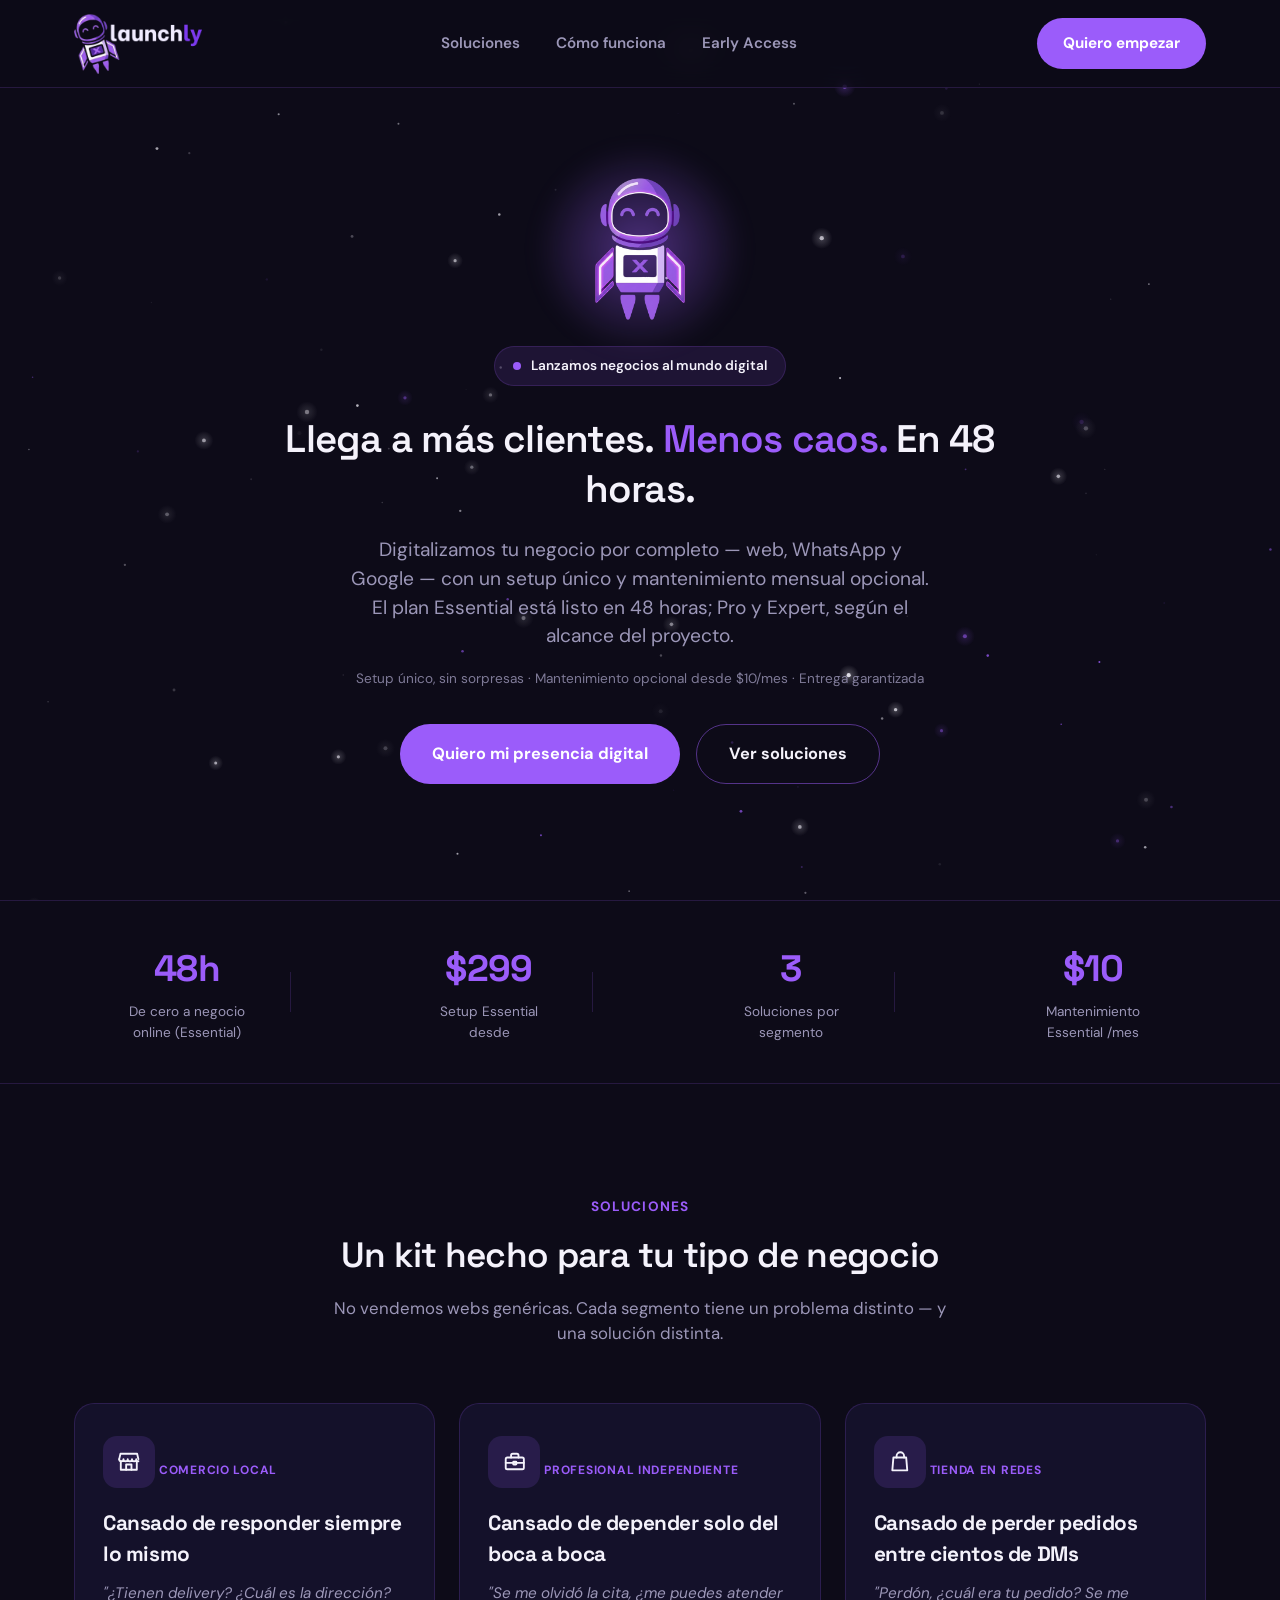
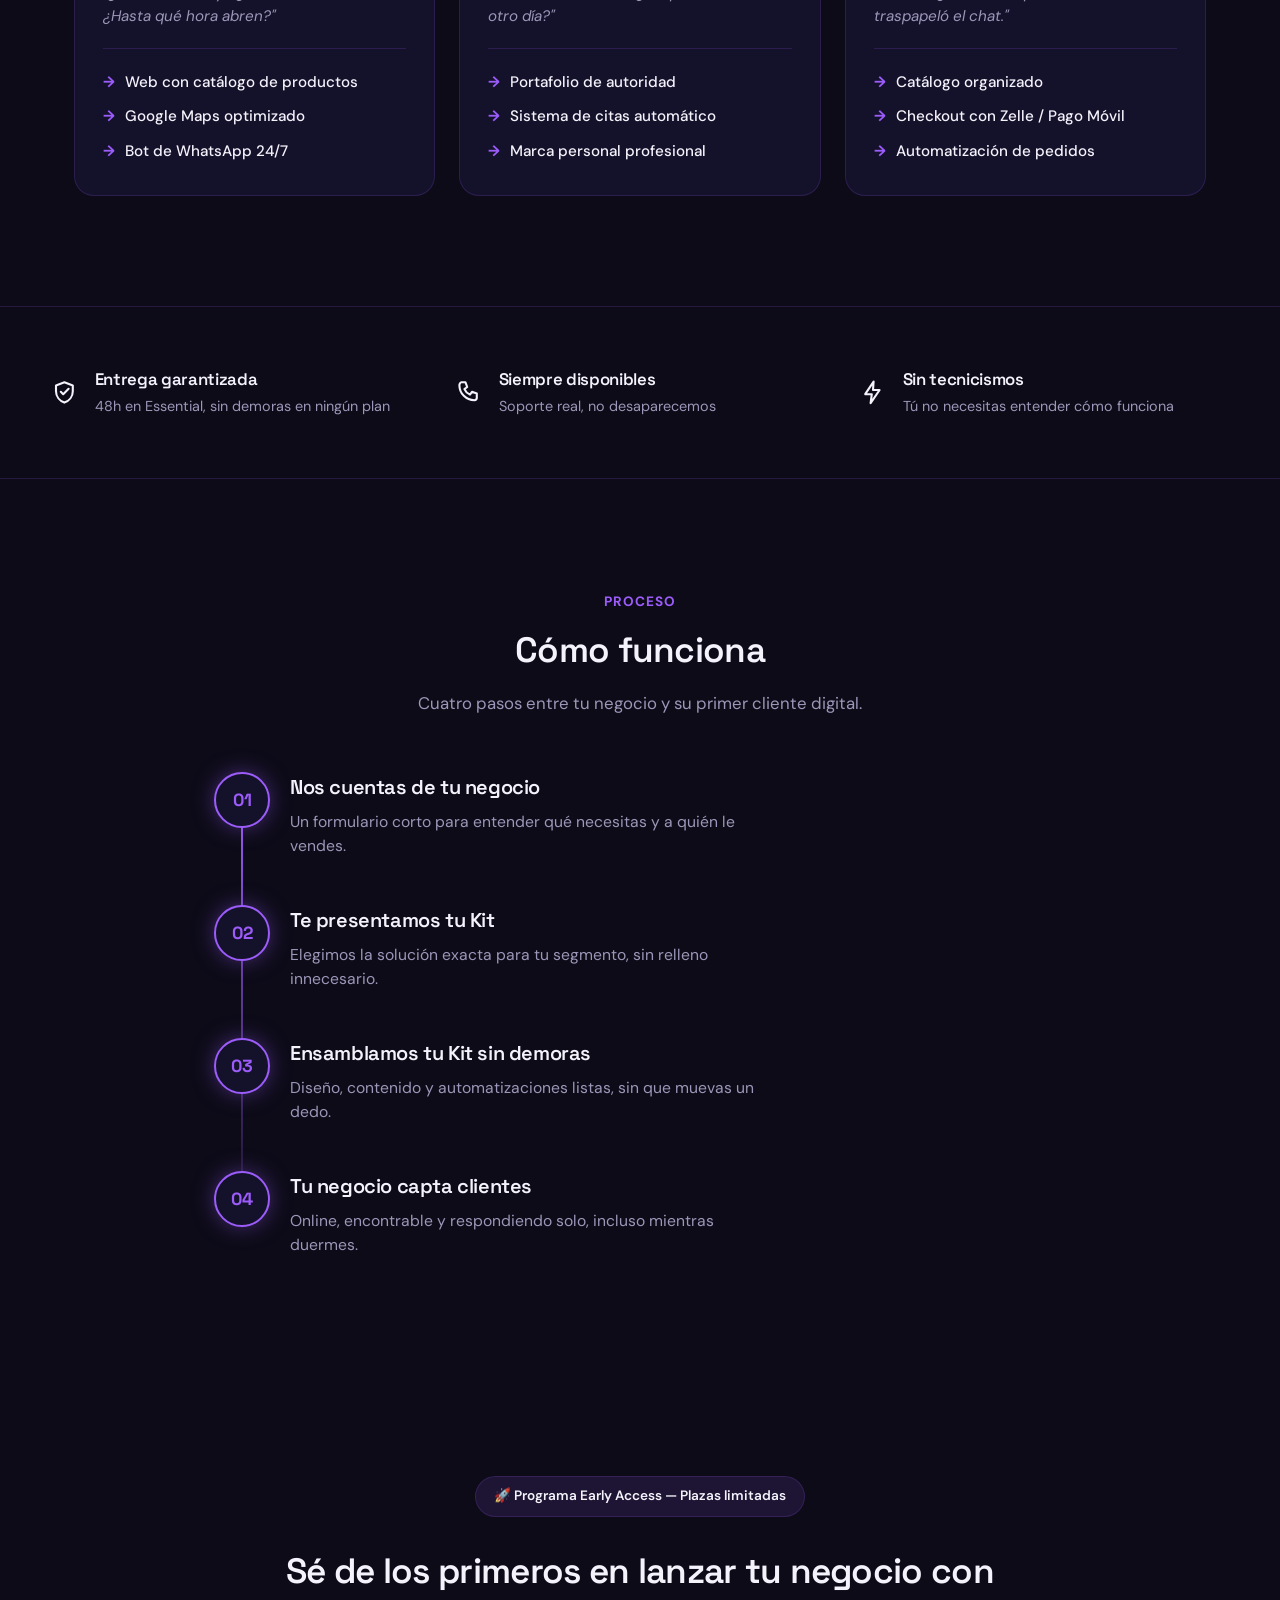
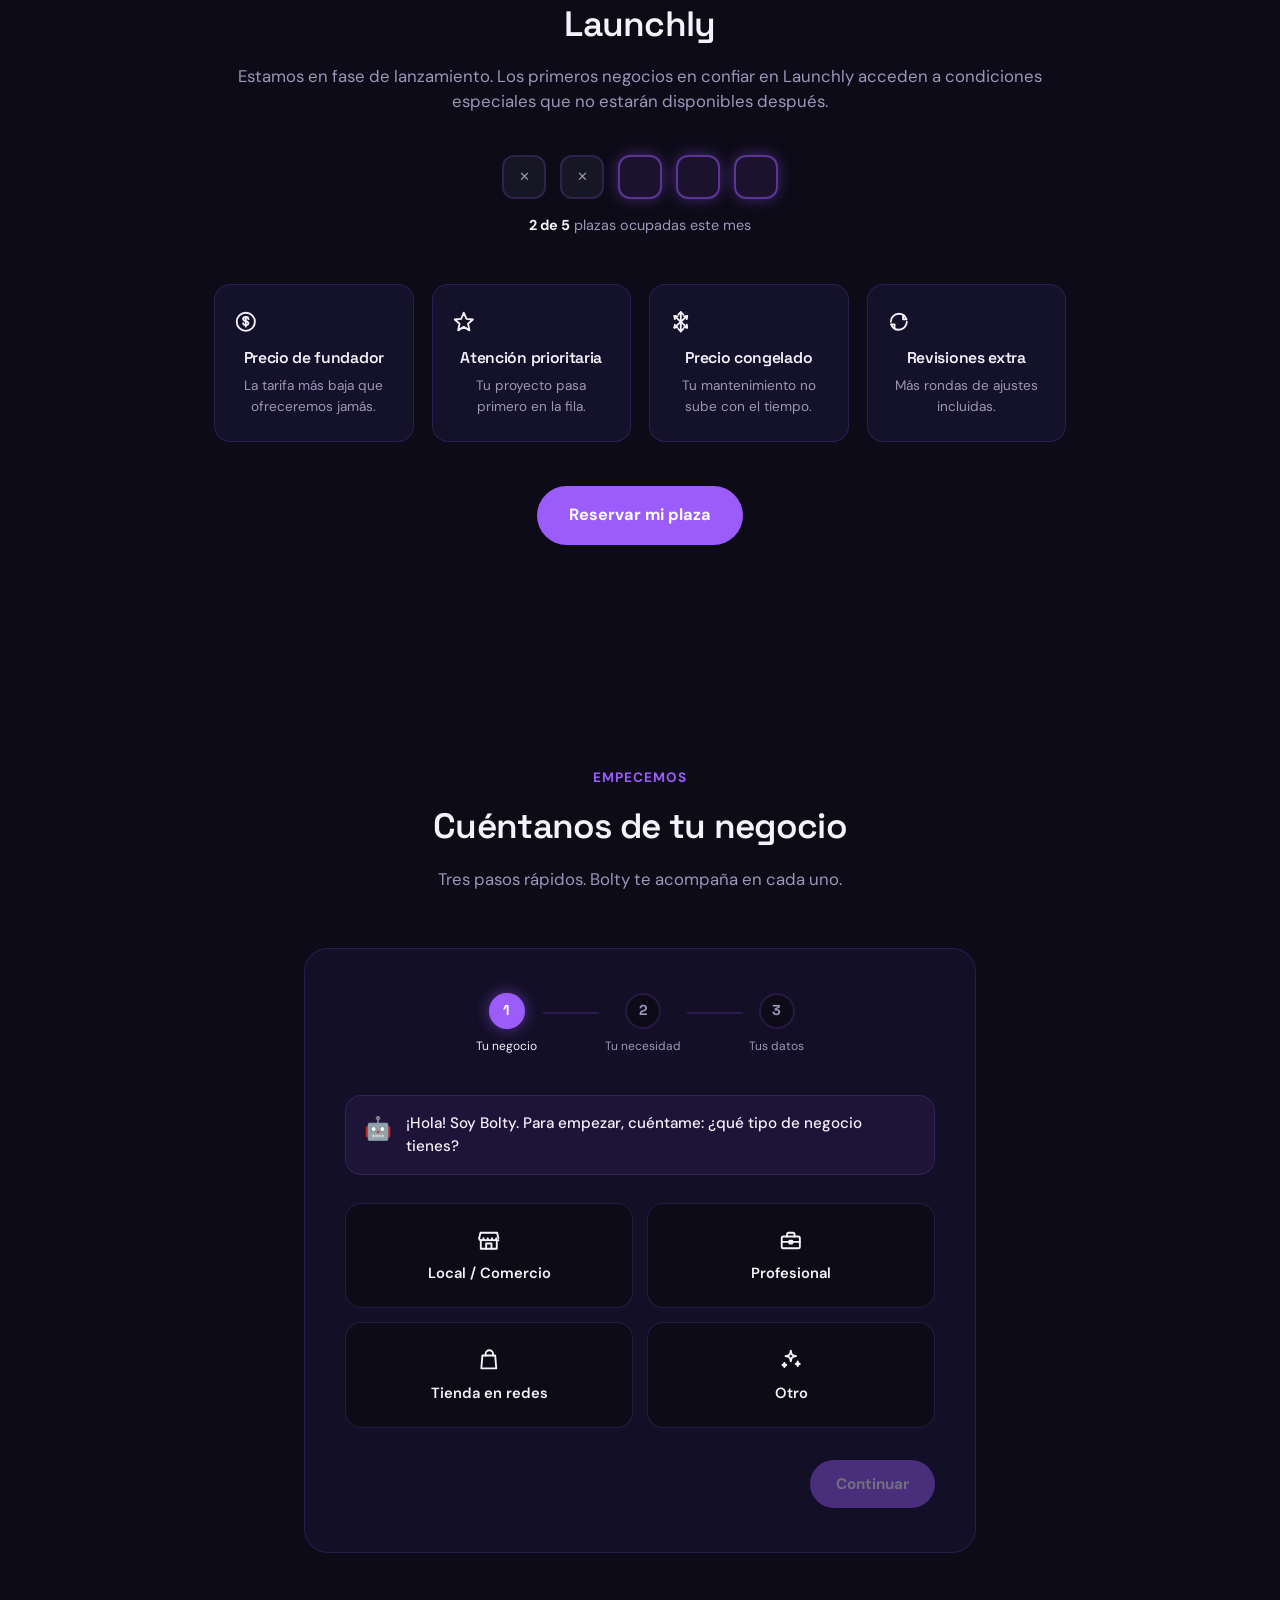
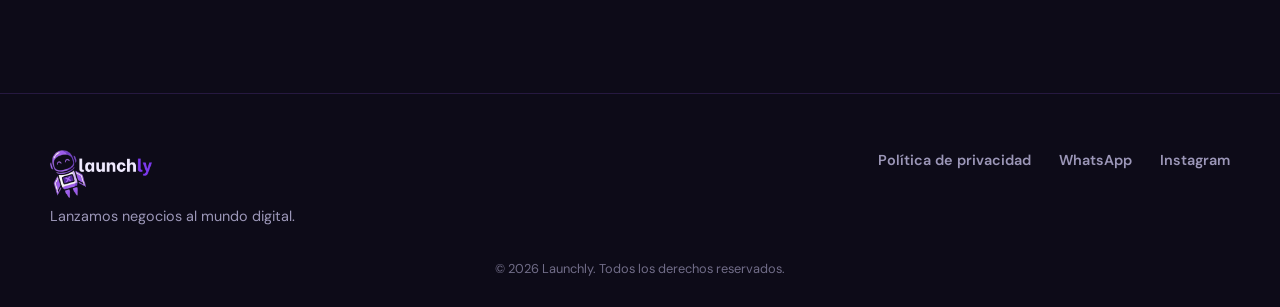
==== commit 2c5126d1: "Actualizar copy para eliminar contradicciones y cambiar tipografia a Space Grotesk Copy: el sitio pr" ====
--- a/index.html
+++ b/index.html
@@ -4,12 +4,12 @@
 <meta charset="UTF-8">
 <meta name="viewport" content="width=device-width, initial-scale=1.0">
 <title>Launchly — Lanzamos negocios al mundo digital</title>
-<meta name="description" content="Launchly digitaliza tu negocio en Venezuela en 48 horas: web, WhatsApp automatizado y Google, por un pago único desde $299. Sin mensualidades abusivas.">
+<meta name="description" content="Launchly digitaliza tu negocio en Venezuela: web, WhatsApp automatizado y Google. Setup único desde $299 (Essential, listo en 48h) + mantenimiento opcional.">
 
 <meta property="og:type" content="website">
 <meta property="og:locale" content="es_VE">
 <meta property="og:title" content="Launchly — Lanzamos negocios al mundo digital">
-<meta property="og:description" content="Launchly digitaliza tu negocio en Venezuela en 48 horas: web, WhatsApp automatizado y Google, por un pago único desde $299. Sin mensualidades abusivas.">
+<meta property="og:description" content="Launchly digitaliza tu negocio en Venezuela: web, WhatsApp automatizado y Google. Setup único desde $299 (Essential, listo en 48h) + mantenimiento opcional.">
 
 <link rel="icon" href="assets/bolty/bolty_favicon.ico" sizes="32x32">
 <link rel="icon" type="image/png" sizes="32x32" href="assets/bolty/bolty_favicon_32.png">
@@ -18,7 +18,7 @@
 
 <link rel="preconnect" href="https://fonts.googleapis.com">
 <link rel="preconnect" href="https://fonts.gstatic.com" crossorigin>
-<link href="https://fonts.googleapis.com/css2?family=Syne:wght@600;700&family=DM+Sans:wght@400;500;600;700&display=swap" rel="stylesheet">
+<link href="https://fonts.googleapis.com/css2?family=Space+Grotesk:wght@500;600;700&family=DM+Sans:wght@400;500;600;700&display=swap" rel="stylesheet">
 
 <link rel="stylesheet" href="styles.css">
 </head>
@@ -69,11 +69,12 @@
       </h1>
 
       <p class="hero-subtitle">
-        Digitalizamos tu negocio por completo — web, WhatsApp y Google — con un pago único.
-        Sin agencias caras, sin procesos eternos, sin dolores de cabeza técnicos.
+        Digitalizamos tu negocio por completo — web, WhatsApp y Google — con un setup único
+        y mantenimiento mensual opcional. El plan Essential está listo en 48 horas; Pro y
+        Expert, según el alcance del proyecto.
       </p>
 
-      <p class="hero-trust">Sin mensualidades abusivas · Sin letra pequeña · Entrega garantizada</p>
+      <p class="hero-trust">Setup único, sin sorpresas · Mantenimiento opcional desde $10/mes · Entrega garantizada</p>
 
       <div class="hero-actions">
         <a href="#contacto" class="btn btn-primary btn-lg">Quiero mi presencia digital</a>
@@ -88,7 +89,7 @@
     <div class="trust-inner">
       <div class="trust-item">
         <span class="trust-number">48h</span>
-        <span class="trust-label">De cero a negocio online</span>
+        <span class="trust-label">De cero a negocio online (Essential)</span>
       </div>
       <div class="trust-item">
         <span class="trust-number">$299</span>
@@ -117,7 +118,7 @@
 
       <article class="card">
         <div class="card-icon"><svg xmlns="http://www.w3.org/2000/svg" viewBox="0 0 24 24" fill="none" stroke="currentColor" stroke-width="1.75" stroke-linecap="round" stroke-linejoin="round"><path d="M3 9.5L4.2 4.5H19.8L21 9.5"/><path d="M3 9.5C3 10.6 3.9 11.5 5 11.5C6.1 11.5 7 10.6 7 9.5C7 10.6 7.9 11.5 9 11.5C10.1 11.5 11 10.6 11 9.5C11 10.6 11.9 11.5 13 11.5C14.1 11.5 15 10.6 15 9.5C15 10.6 15.9 11.5 17 11.5C18.1 11.5 19 10.6 19 9.5C19 10.6 19.9 11.5 21 11.5"/><path d="M4.5 11.5V19.5H19.5V11.5"/><path d="M9.5 19.5V14.5H14.5V19.5"/></svg></div>
-        <span class="card-tag">Locales y Comercios</span>
+        <span class="card-tag">Comercio Local</span>
         <h3 class="card-title">Cansado de responder siempre lo mismo</h3>
         <p class="card-pain">"¿Tienen delivery? ¿Cuál es la dirección? ¿Hasta qué hora abren?"</p>
         <ul class="card-list">
@@ -129,7 +130,7 @@
 
       <article class="card">
         <div class="card-icon"><svg xmlns="http://www.w3.org/2000/svg" viewBox="0 0 24 24" fill="none" stroke="currentColor" stroke-width="1.75" stroke-linecap="round" stroke-linejoin="round"><rect x="3.5" y="8" width="17" height="11" rx="1.5"/><path d="M8.5 8V6C8.5 5.17 9.17 4.5 10 4.5H14C14.83 4.5 15.5 5.17 15.5 6V8"/><path d="M3.5 13H20.5"/><rect x="10.5" y="12" width="3" height="2.5" rx="0.5"/></svg></div>
-        <span class="card-tag">Profesionales Independientes</span>
+        <span class="card-tag">Profesional Independiente</span>
         <h3 class="card-title">Cansado de depender solo del boca a boca</h3>
         <p class="card-pain">"Se me olvidó la cita, ¿me puedes atender otro día?"</p>
         <ul class="card-list">
@@ -141,7 +142,7 @@
 
       <article class="card">
         <div class="card-icon"><svg xmlns="http://www.w3.org/2000/svg" viewBox="0 0 24 24" fill="none" stroke="currentColor" stroke-width="1.75" stroke-linecap="round" stroke-linejoin="round"><path d="M6 8H18L19 20H5L6 8Z"/><path d="M9 8V6.5C9 4.57 10.57 3 12.5 3C14.43 3 16 4.57 16 6.5V8"/></svg></div>
-        <span class="card-tag">Tiendas en Redes Sociales</span>
+        <span class="card-tag">Tienda en Redes</span>
         <h3 class="card-title">Cansado de perder pedidos entre cientos de DMs</h3>
         <p class="card-pain">"Perdón, ¿cuál era tu pedido? Se me traspapeló el chat."</p>
         <ul class="card-list">
@@ -161,7 +162,7 @@
         <span class="garantia-icon"><svg xmlns="http://www.w3.org/2000/svg" viewBox="0 0 24 24" fill="none" stroke="currentColor" stroke-width="1.75" stroke-linecap="round" stroke-linejoin="round"><path d="M12 3.5L19 6.2V11C19 15.3 16.1 19 12 20.5C7.9 19 5 15.3 5 11V6.2L12 3.5Z"/><path d="M9 11.5L11 13.5L15.5 9"/></svg></span>
         <div>
           <h4>Entrega garantizada</h4>
-          <p>48h o devolución</p>
+          <p>48h en Essential, sin demoras en ningún plan</p>
         </div>
       </div>
       <div class="garantia-item">
@@ -202,7 +203,7 @@
       </div>
       <div class="step">
         <div class="step-number">03</div>
-        <h3 class="step-title">Ensamblamos en 24-48h</h3>
+        <h3 class="step-title">Ensamblamos tu Kit sin demoras</h3>
         <p class="step-desc">Diseño, contenido y automatizaciones listas, sin que muevas un dedo.</p>
       </div>
       <div class="step">
--- a/styles.css
+++ b/styles.css
@@ -12,7 +12,7 @@
   --border-subtle: rgba(155, 92, 250, 0.18);
   --border-strong: rgba(155, 92, 250, 0.5);
 
-  --font-title: 'Syne', sans-serif;
+  --font-title: 'Space Grotesk', sans-serif;
   --font-body: 'DM Sans', sans-serif;
 
   --nav-height: 88px;
@@ -364,7 +364,7 @@
 
 .hero-title {
   font-size: clamp(1.7rem, 3vw, 2.4rem);
-  line-height: 1.18;
+  line-height: 1.3;
   margin-bottom: 22px;
 }
 
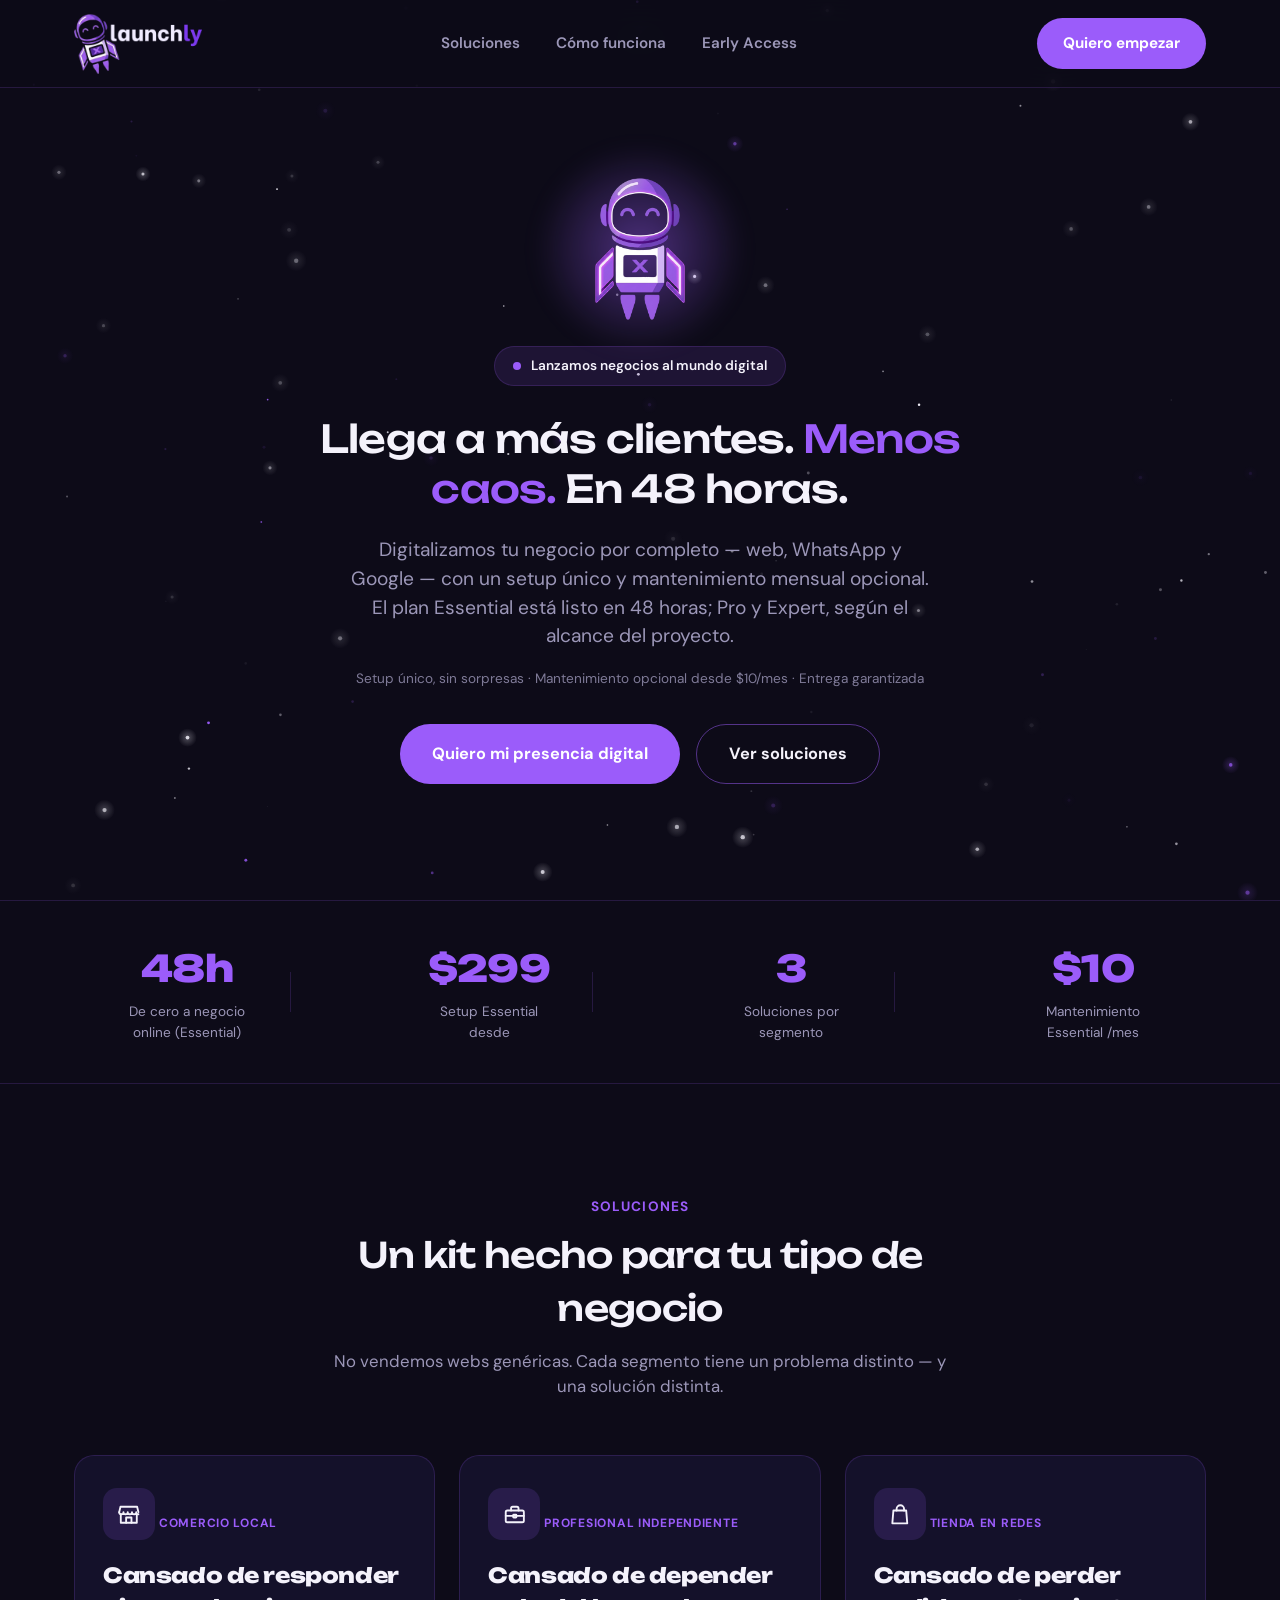
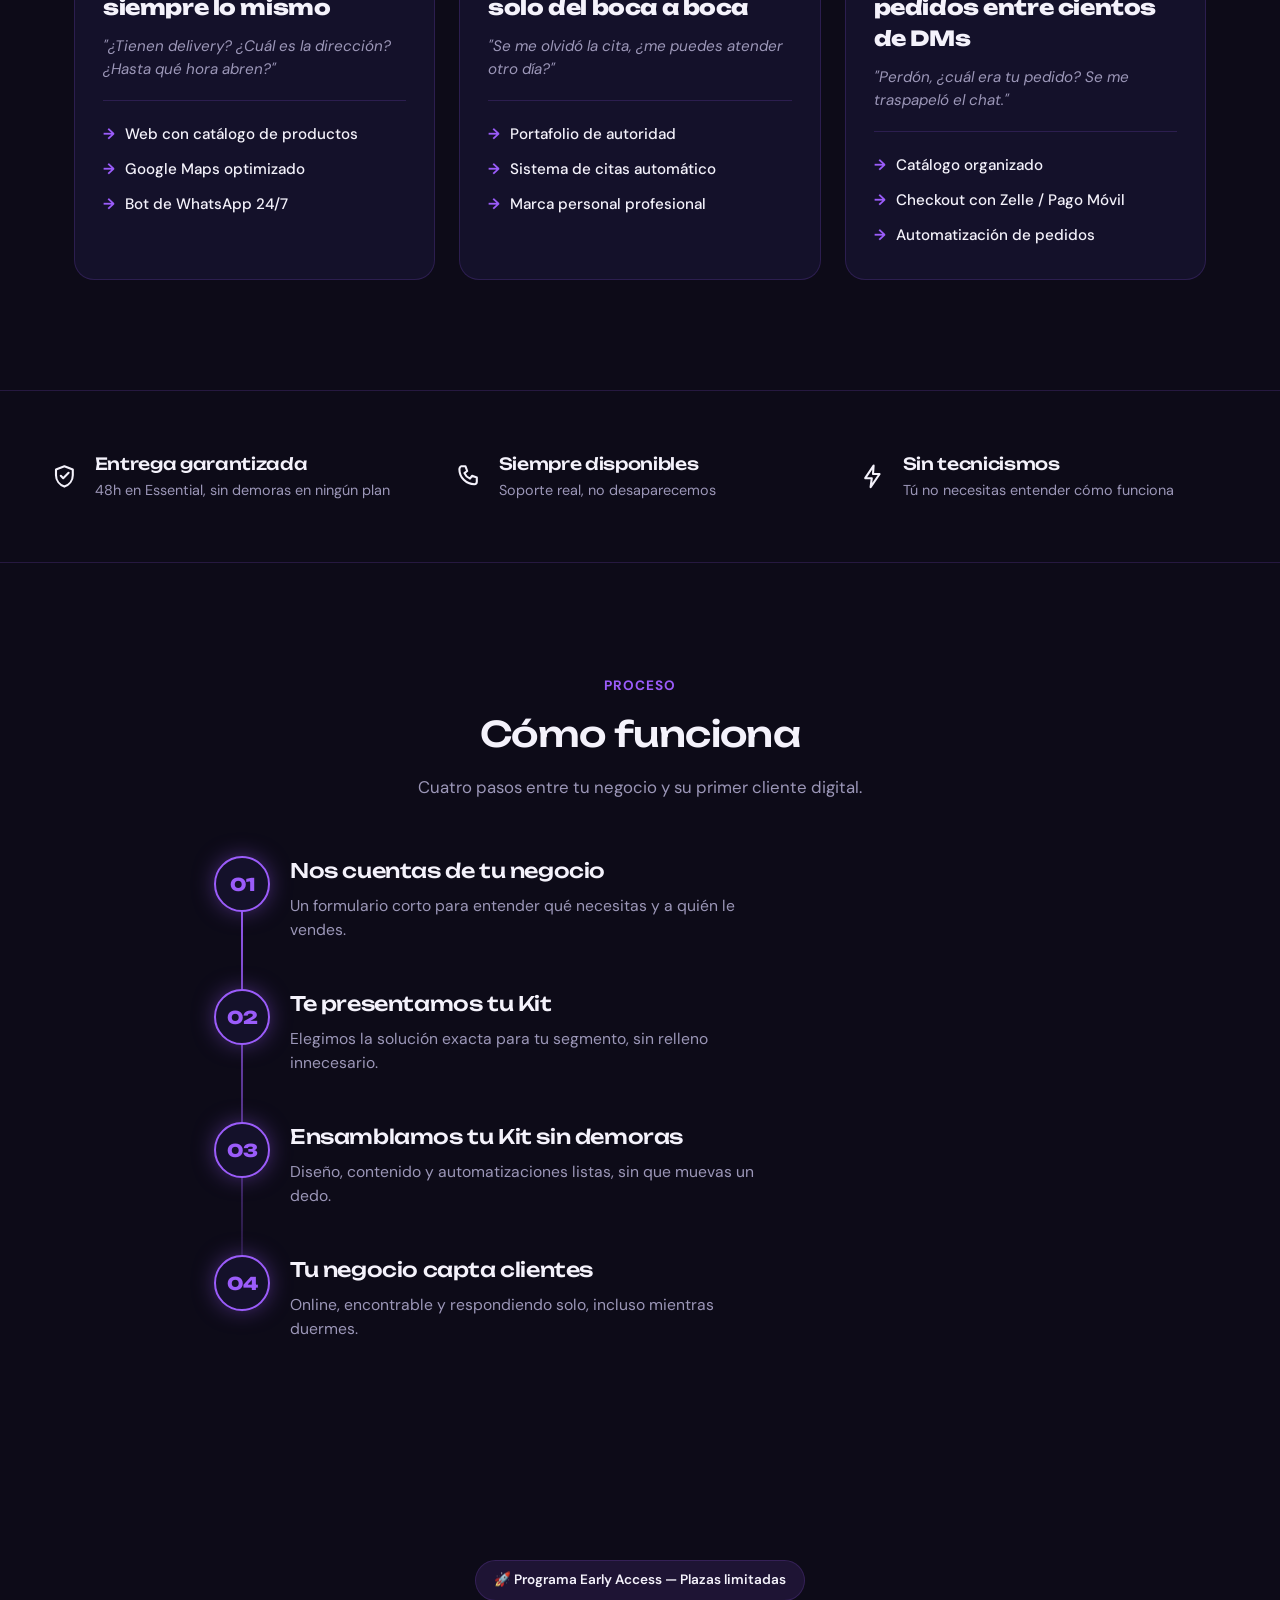
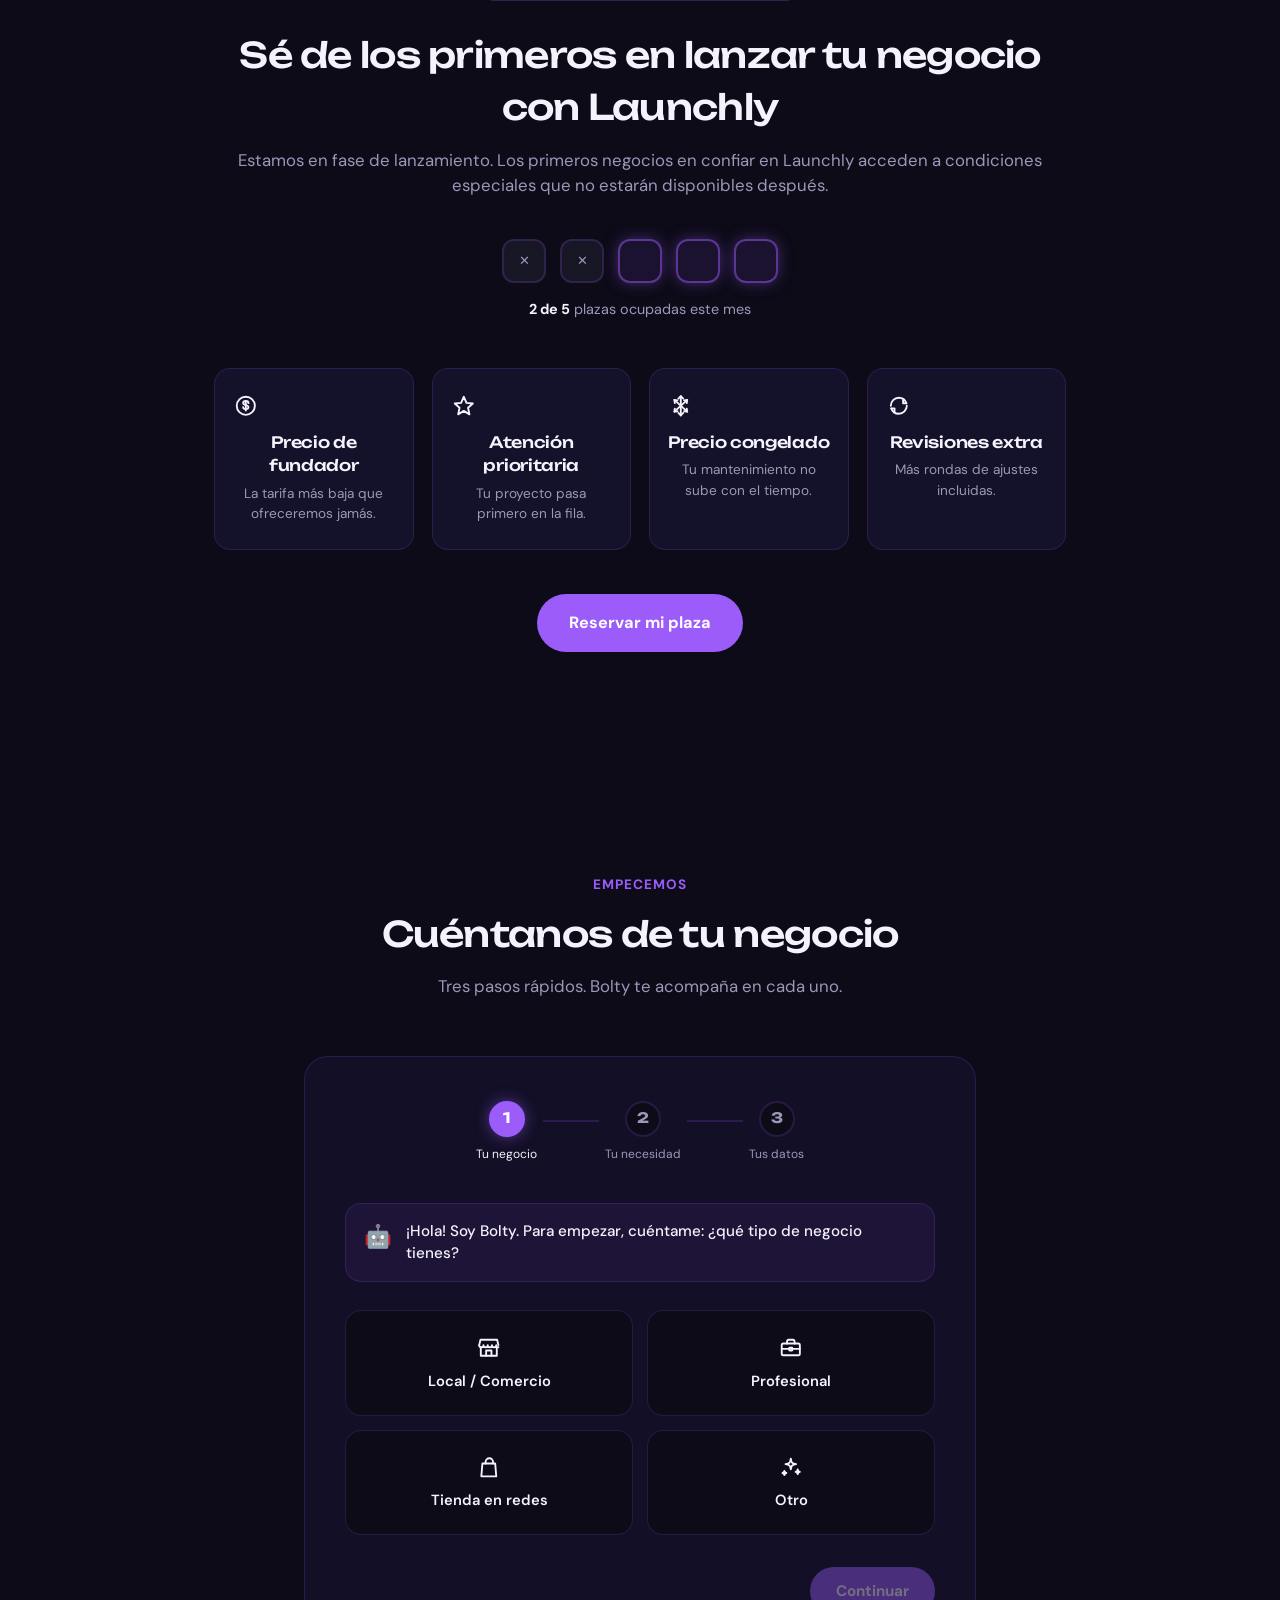
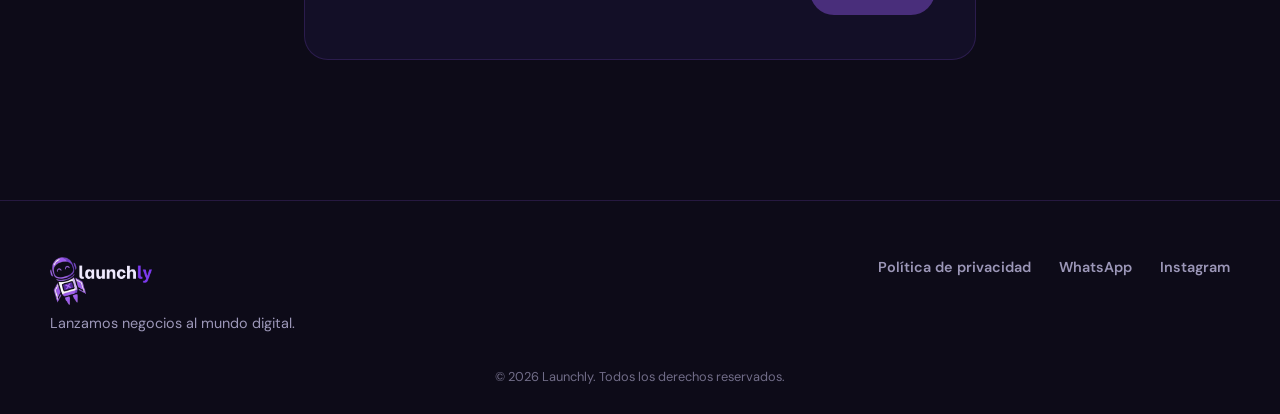
==== commit cd909a57: "Cambiar tipografia de titulos a Unbounded Reemplaza Space Grotesk por Unbounded (link de Google Font" ====
--- a/index.html
+++ b/index.html
@@ -18,7 +18,7 @@
 
 <link rel="preconnect" href="https://fonts.googleapis.com">
 <link rel="preconnect" href="https://fonts.gstatic.com" crossorigin>
-<link href="https://fonts.googleapis.com/css2?family=Space+Grotesk:wght@500;600;700&family=DM+Sans:wght@400;500;600;700&display=swap" rel="stylesheet">
+<link href="https://fonts.googleapis.com/css2?family=Unbounded:wght@500;600;700&family=DM+Sans:wght@400;500;600;700&display=swap" rel="stylesheet">
 
 <link rel="stylesheet" href="styles.css">
 </head>
--- a/styles.css
+++ b/styles.css
@@ -12,7 +12,7 @@
   --border-subtle: rgba(155, 92, 250, 0.18);
   --border-strong: rgba(155, 92, 250, 0.5);
 
-  --font-title: 'Space Grotesk', sans-serif;
+  --font-title: 'Unbounded', sans-serif;
   --font-body: 'DM Sans', sans-serif;
 
   --nav-height: 88px;
@@ -45,7 +45,7 @@
 
 h1, h2, h3, h4 {
   font-family: var(--font-title);
-  font-weight: 600;
+  font-weight: 500;
   letter-spacing: -0.02em;
   margin: 0;
   color: var(--text-primary);
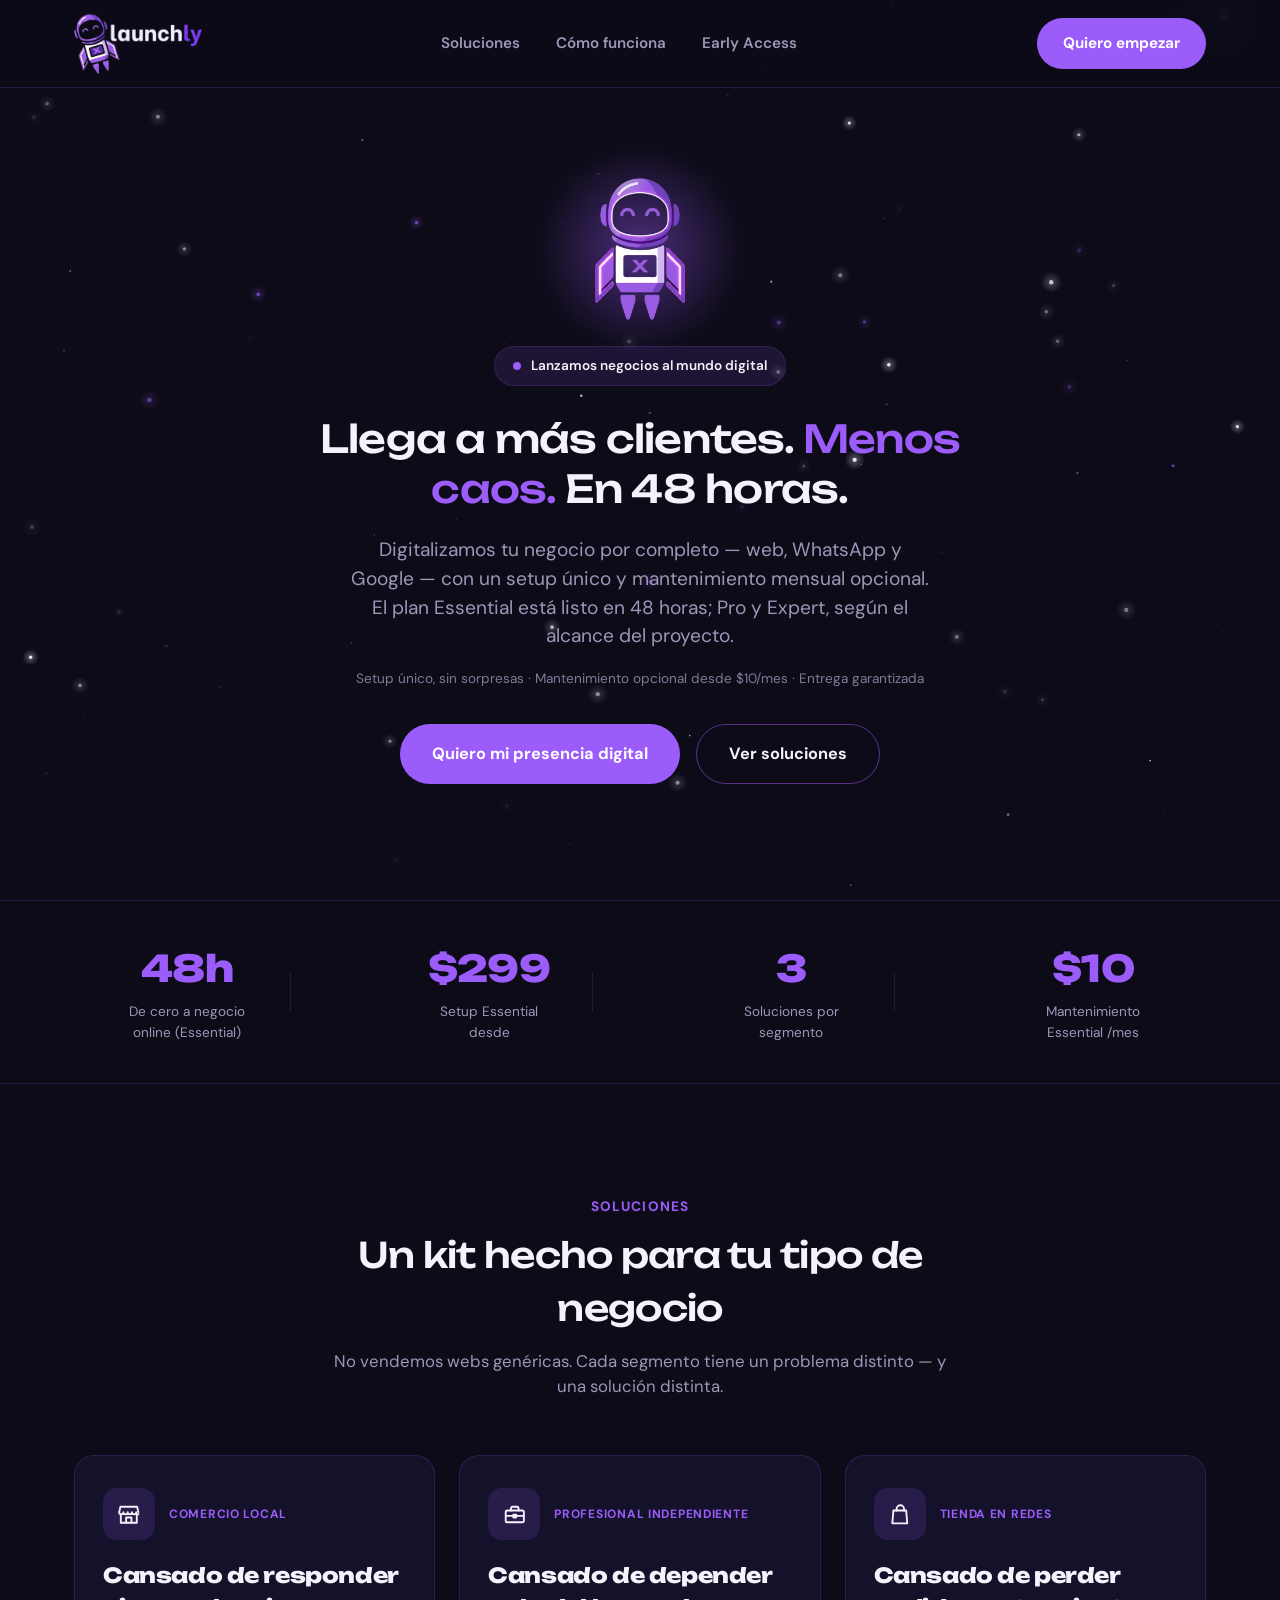
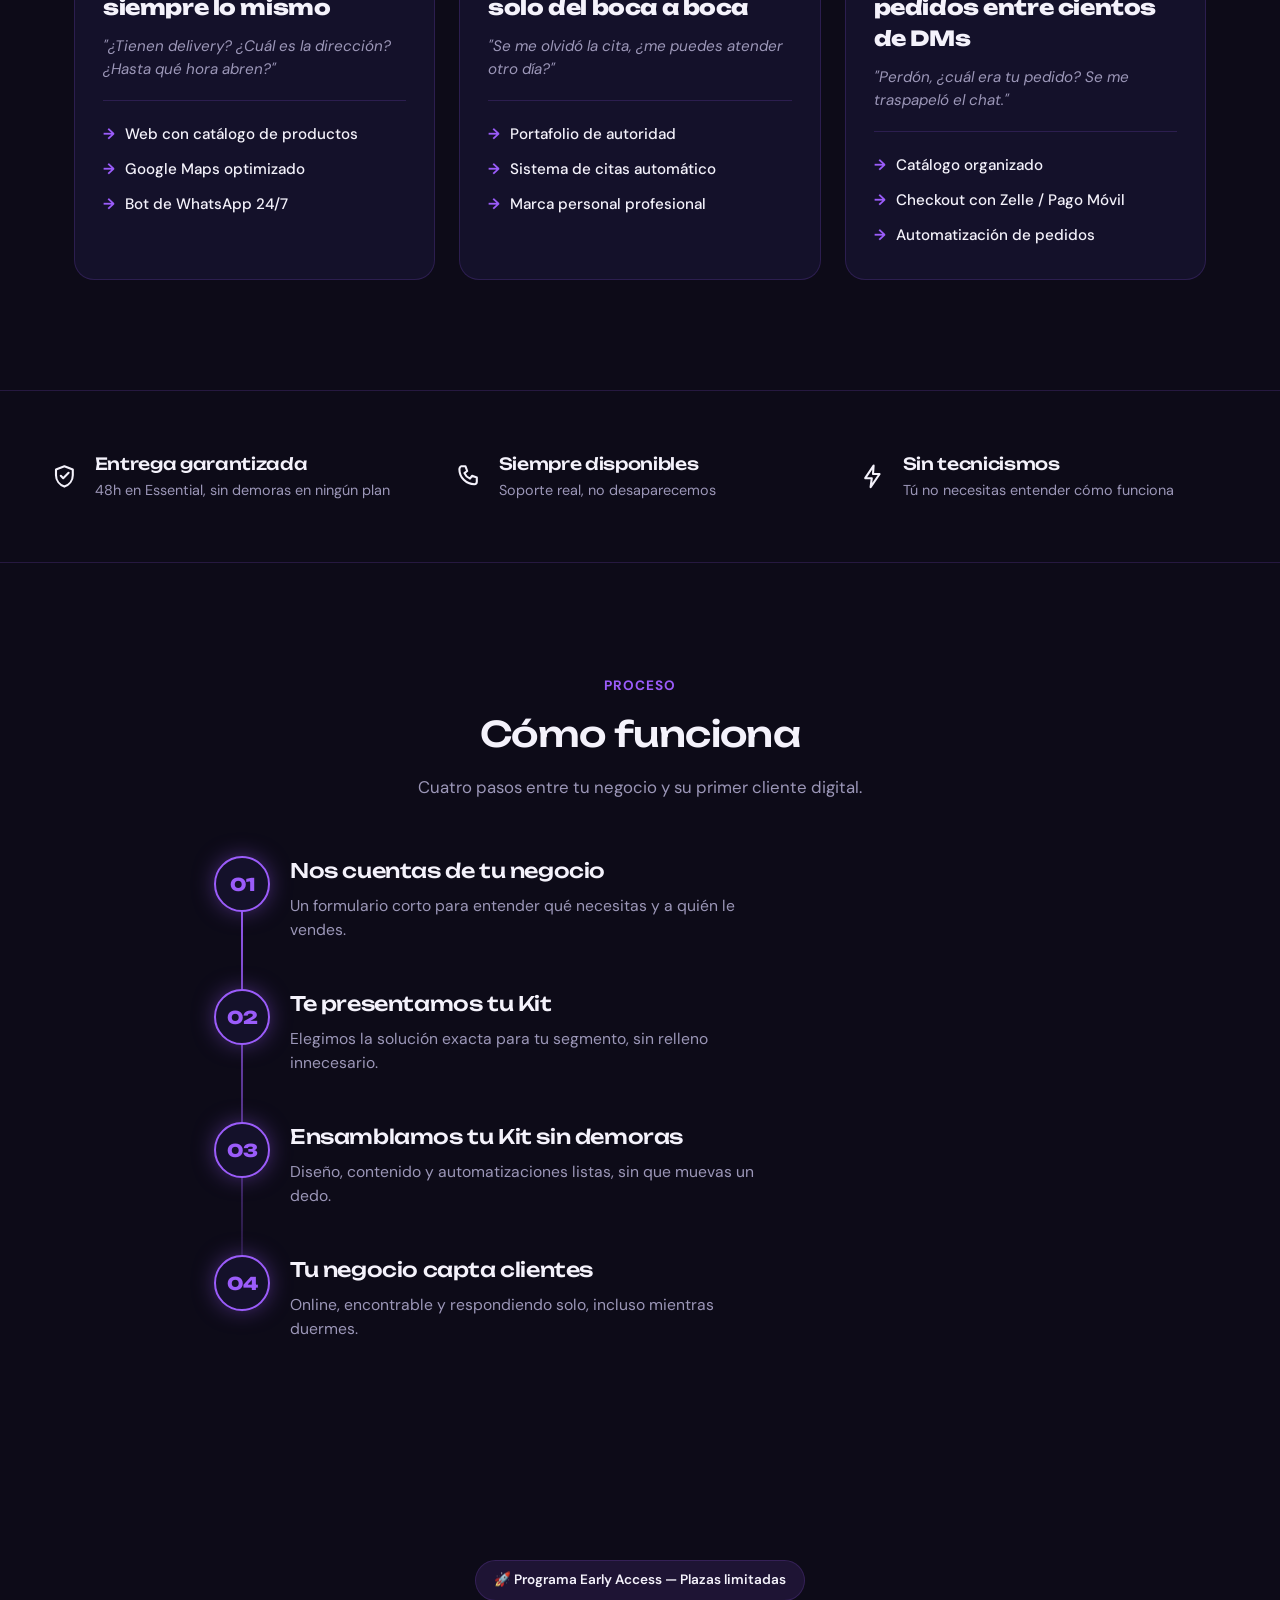
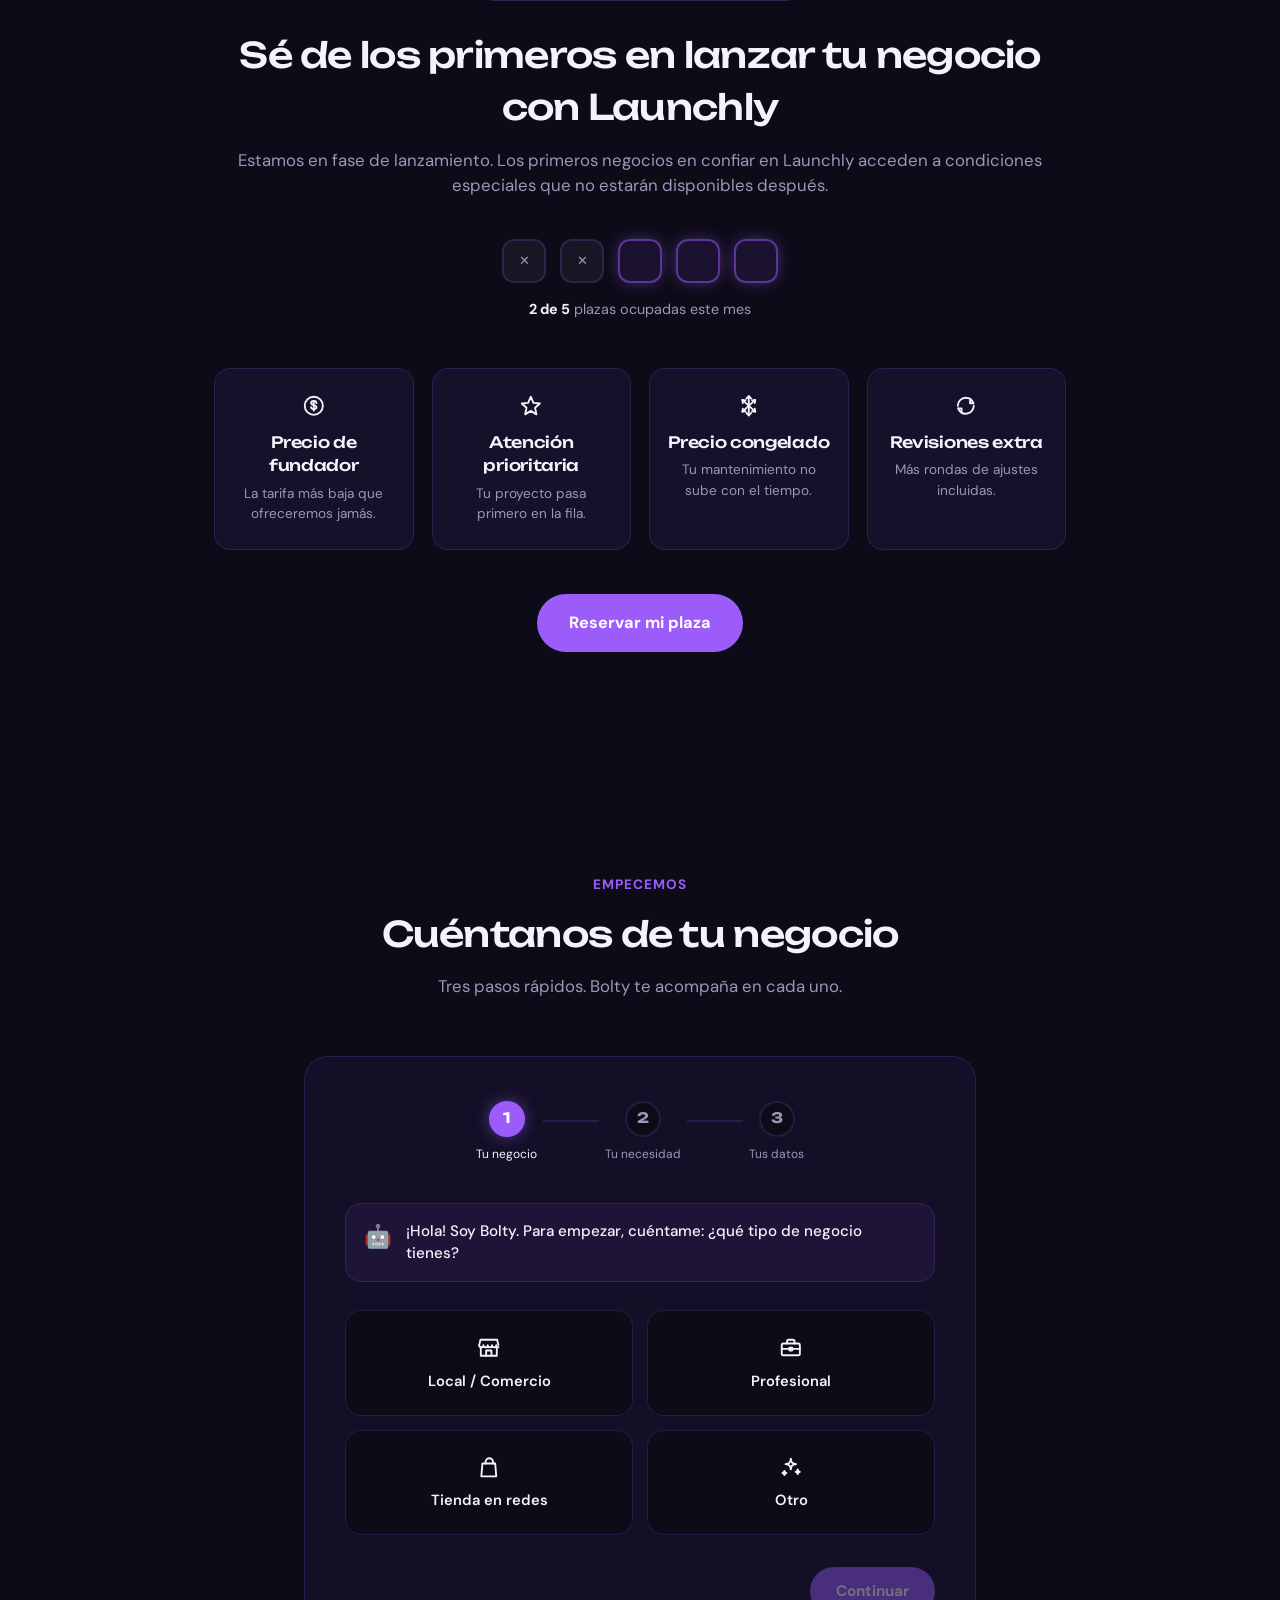
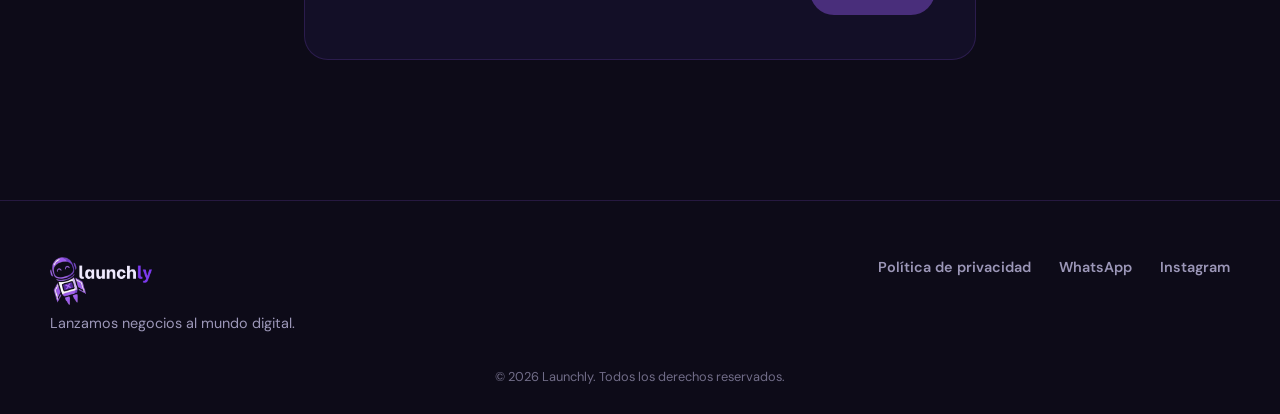
==== commit 95e48e94: "Corregir alineacion vertical de iconos en tarjetas de Soluciones y Early Access En las tarjetas de S" ====
--- a/index.html
+++ b/index.html
@@ -117,8 +117,10 @@
     <div class="cards-grid">
 
       <article class="card">
-        <div class="card-icon"><svg xmlns="http://www.w3.org/2000/svg" viewBox="0 0 24 24" fill="none" stroke="currentColor" stroke-width="1.75" stroke-linecap="round" stroke-linejoin="round"><path d="M3 9.5L4.2 4.5H19.8L21 9.5"/><path d="M3 9.5C3 10.6 3.9 11.5 5 11.5C6.1 11.5 7 10.6 7 9.5C7 10.6 7.9 11.5 9 11.5C10.1 11.5 11 10.6 11 9.5C11 10.6 11.9 11.5 13 11.5C14.1 11.5 15 10.6 15 9.5C15 10.6 15.9 11.5 17 11.5C18.1 11.5 19 10.6 19 9.5C19 10.6 19.9 11.5 21 11.5"/><path d="M4.5 11.5V19.5H19.5V11.5"/><path d="M9.5 19.5V14.5H14.5V19.5"/></svg></div>
-        <span class="card-tag">Comercio Local</span>
+        <div class="card-head">
+          <div class="card-icon"><svg xmlns="http://www.w3.org/2000/svg" viewBox="0 0 24 24" fill="none" stroke="currentColor" stroke-width="1.75" stroke-linecap="round" stroke-linejoin="round"><path d="M3 9.5L4.2 4.5H19.8L21 9.5"/><path d="M3 9.5C3 10.6 3.9 11.5 5 11.5C6.1 11.5 7 10.6 7 9.5C7 10.6 7.9 11.5 9 11.5C10.1 11.5 11 10.6 11 9.5C11 10.6 11.9 11.5 13 11.5C14.1 11.5 15 10.6 15 9.5C15 10.6 15.9 11.5 17 11.5C18.1 11.5 19 10.6 19 9.5C19 10.6 19.9 11.5 21 11.5"/><path d="M4.5 11.5V19.5H19.5V11.5"/><path d="M9.5 19.5V14.5H14.5V19.5"/></svg></div>
+          <span class="card-tag">Comercio Local</span>
+        </div>
         <h3 class="card-title">Cansado de responder siempre lo mismo</h3>
         <p class="card-pain">"¿Tienen delivery? ¿Cuál es la dirección? ¿Hasta qué hora abren?"</p>
         <ul class="card-list">
@@ -129,8 +131,10 @@
       </article>
 
       <article class="card">
-        <div class="card-icon"><svg xmlns="http://www.w3.org/2000/svg" viewBox="0 0 24 24" fill="none" stroke="currentColor" stroke-width="1.75" stroke-linecap="round" stroke-linejoin="round"><rect x="3.5" y="8" width="17" height="11" rx="1.5"/><path d="M8.5 8V6C8.5 5.17 9.17 4.5 10 4.5H14C14.83 4.5 15.5 5.17 15.5 6V8"/><path d="M3.5 13H20.5"/><rect x="10.5" y="12" width="3" height="2.5" rx="0.5"/></svg></div>
-        <span class="card-tag">Profesional Independiente</span>
+        <div class="card-head">
+          <div class="card-icon"><svg xmlns="http://www.w3.org/2000/svg" viewBox="0 0 24 24" fill="none" stroke="currentColor" stroke-width="1.75" stroke-linecap="round" stroke-linejoin="round"><rect x="3.5" y="8" width="17" height="11" rx="1.5"/><path d="M8.5 8V6C8.5 5.17 9.17 4.5 10 4.5H14C14.83 4.5 15.5 5.17 15.5 6V8"/><path d="M3.5 13H20.5"/><rect x="10.5" y="12" width="3" height="2.5" rx="0.5"/></svg></div>
+          <span class="card-tag">Profesional Independiente</span>
+        </div>
         <h3 class="card-title">Cansado de depender solo del boca a boca</h3>
         <p class="card-pain">"Se me olvidó la cita, ¿me puedes atender otro día?"</p>
         <ul class="card-list">
@@ -141,8 +145,10 @@
       </article>
 
       <article class="card">
-        <div class="card-icon"><svg xmlns="http://www.w3.org/2000/svg" viewBox="0 0 24 24" fill="none" stroke="currentColor" stroke-width="1.75" stroke-linecap="round" stroke-linejoin="round"><path d="M6 8H18L19 20H5L6 8Z"/><path d="M9 8V6.5C9 4.57 10.57 3 12.5 3C14.43 3 16 4.57 16 6.5V8"/></svg></div>
-        <span class="card-tag">Tienda en Redes</span>
+        <div class="card-head">
+          <div class="card-icon"><svg xmlns="http://www.w3.org/2000/svg" viewBox="0 0 24 24" fill="none" stroke="currentColor" stroke-width="1.75" stroke-linecap="round" stroke-linejoin="round"><path d="M6 8H18L19 20H5L6 8Z"/><path d="M9 8V6.5C9 4.57 10.57 3 12.5 3C14.43 3 16 4.57 16 6.5V8"/></svg></div>
+          <span class="card-tag">Tienda en Redes</span>
+        </div>
         <h3 class="card-title">Cansado de perder pedidos entre cientos de DMs</h3>
         <p class="card-pain">"Perdón, ¿cuál era tu pedido? Se me traspapeló el chat."</p>
         <ul class="card-list">
--- a/styles.css
+++ b/styles.css
@@ -478,6 +478,13 @@
   box-shadow: 0 20px 40px -20px rgba(155, 92, 250, 0.45), 0 0 0 1px rgba(155, 92, 250, 0.3);
 }
 
+.card-head {
+  display: flex;
+  align-items: center;
+  gap: 14px;
+  margin-bottom: 20px;
+}
+
 .card-icon {
   display: inline-flex;
   align-items: center;
@@ -487,7 +494,7 @@
   border-radius: 14px;
   background: rgba(155, 92, 250, 0.15);
   font-size: 1.6rem;
-  margin-bottom: 20px;
+  flex-shrink: 0;
 }
 
 .card-tag {
@@ -497,7 +504,6 @@
   text-transform: uppercase;
   letter-spacing: 0.06em;
   color: var(--purple);
-  margin-bottom: 14px;
 }
 
 .card-title {
@@ -716,7 +722,8 @@
 
 .benefit-icon {
   font-size: 1.6rem;
-  display: block;
+  display: flex;
+  justify-content: center;
   margin-bottom: 12px;
 }
 
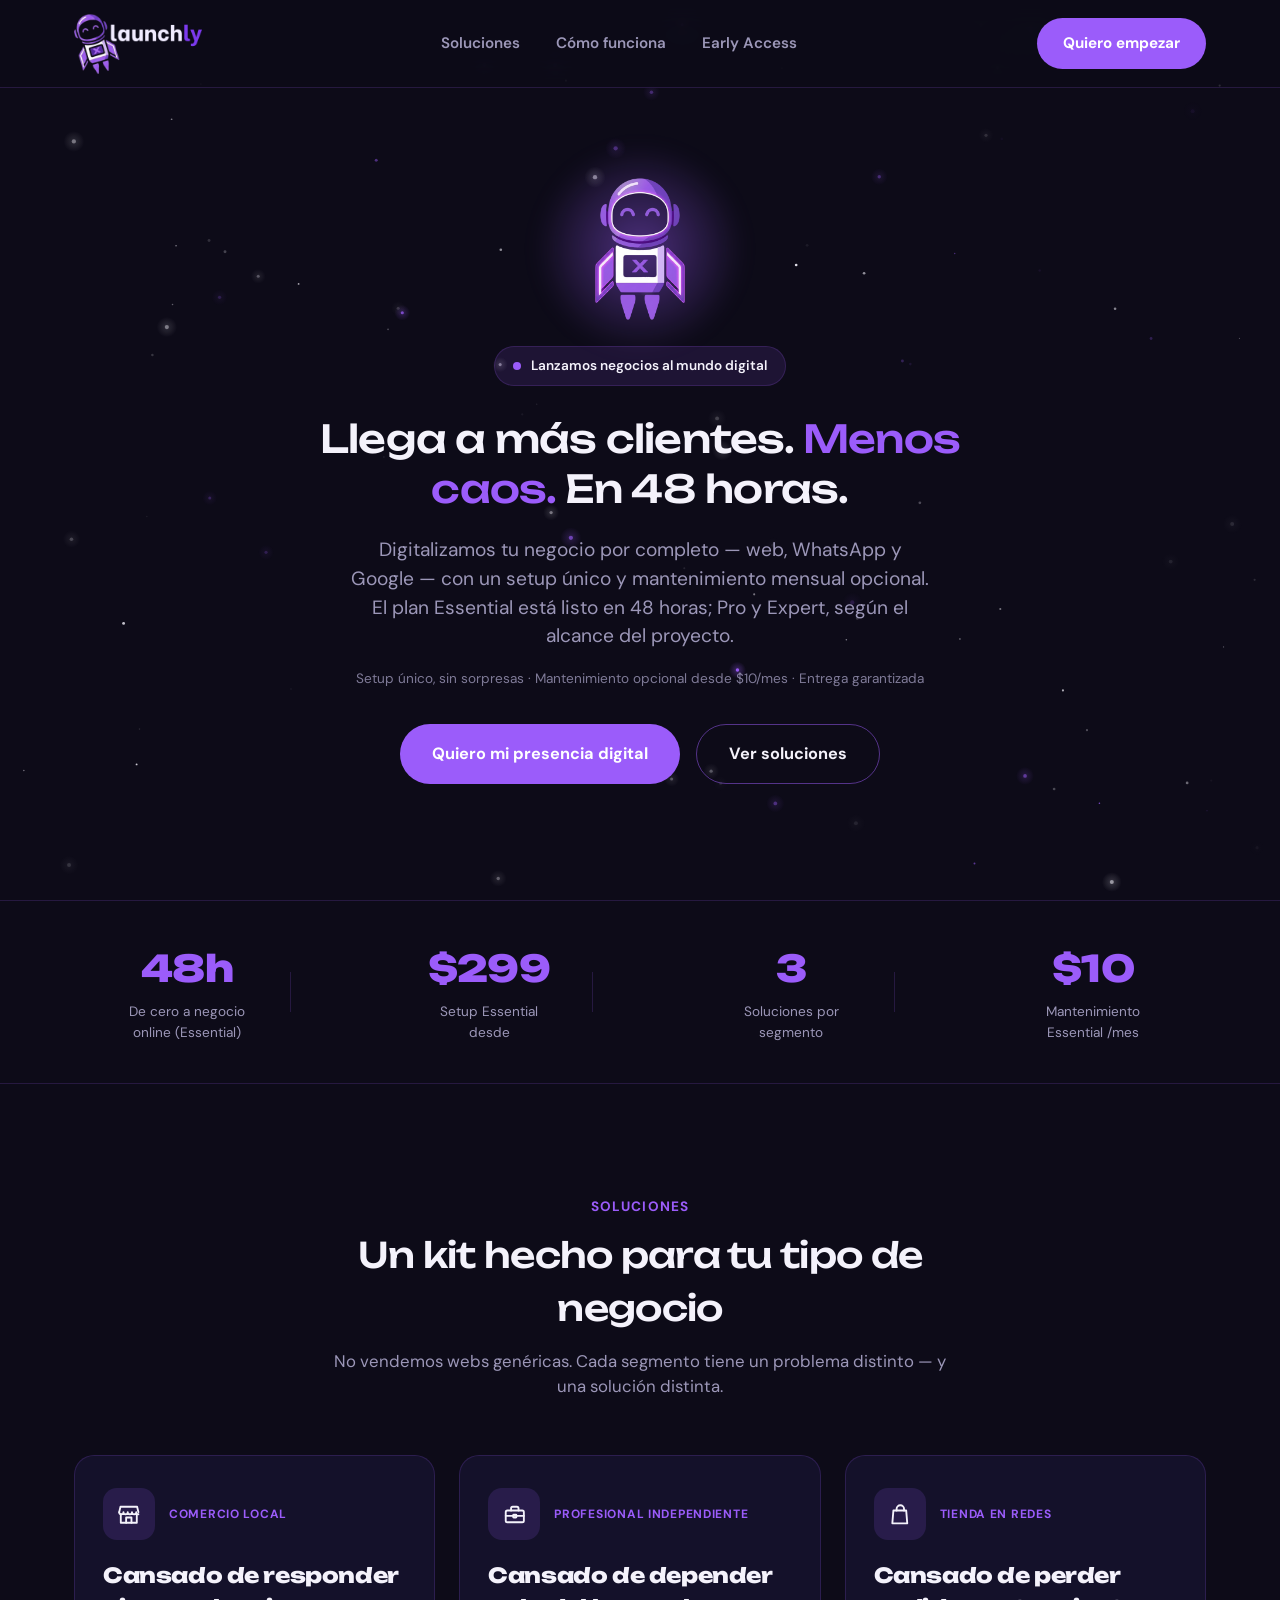
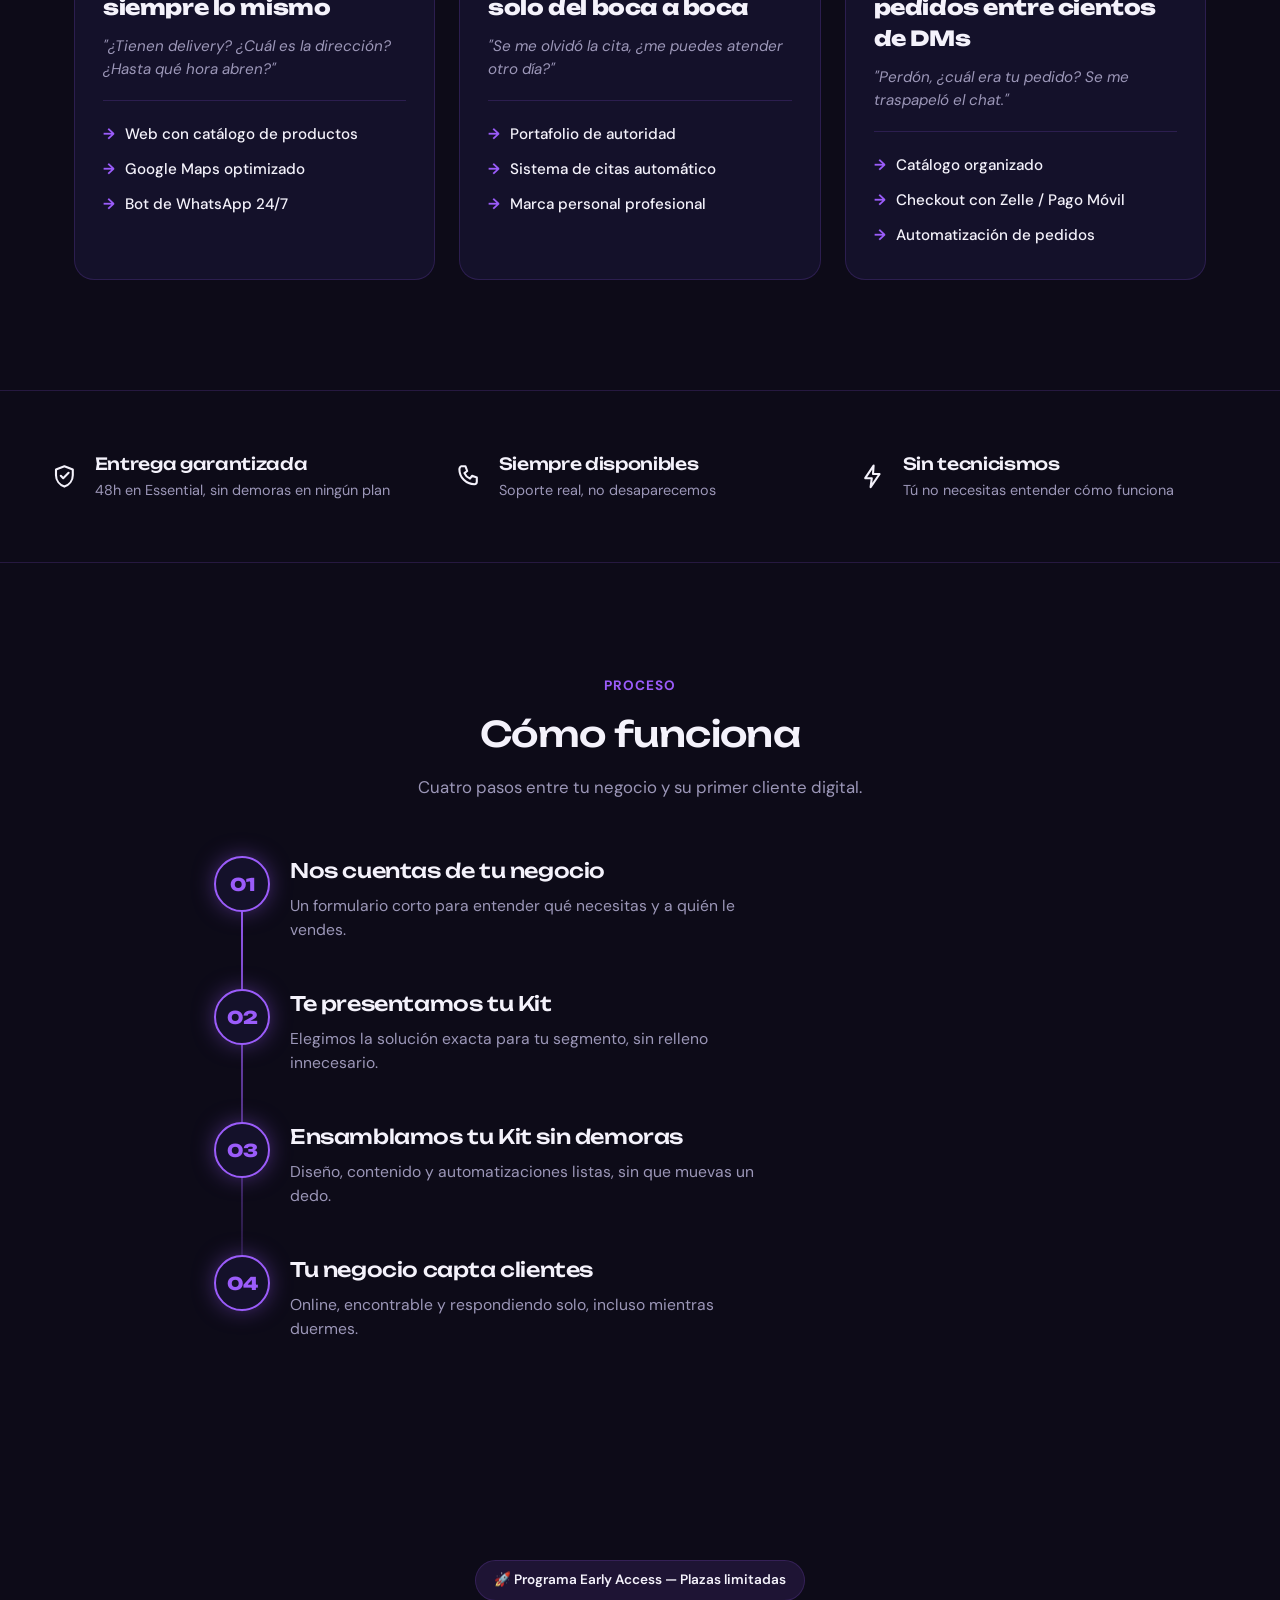
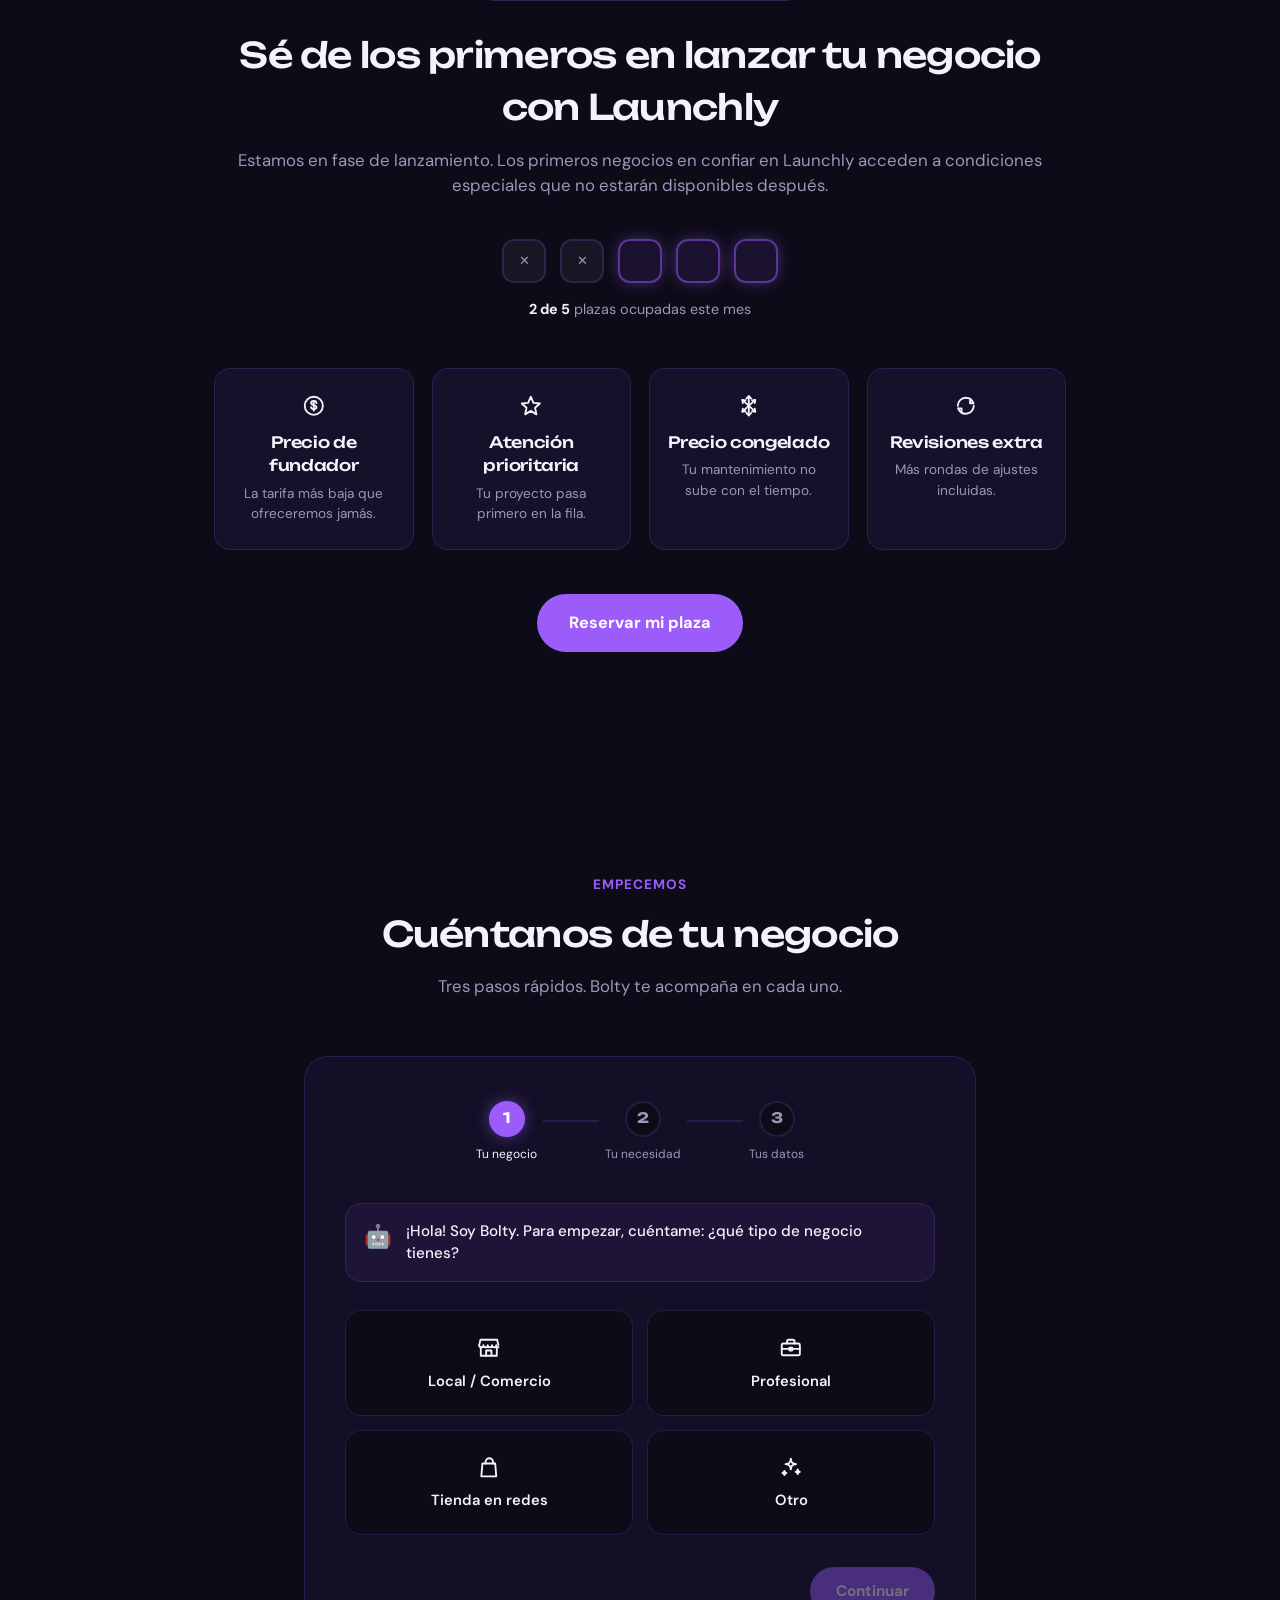
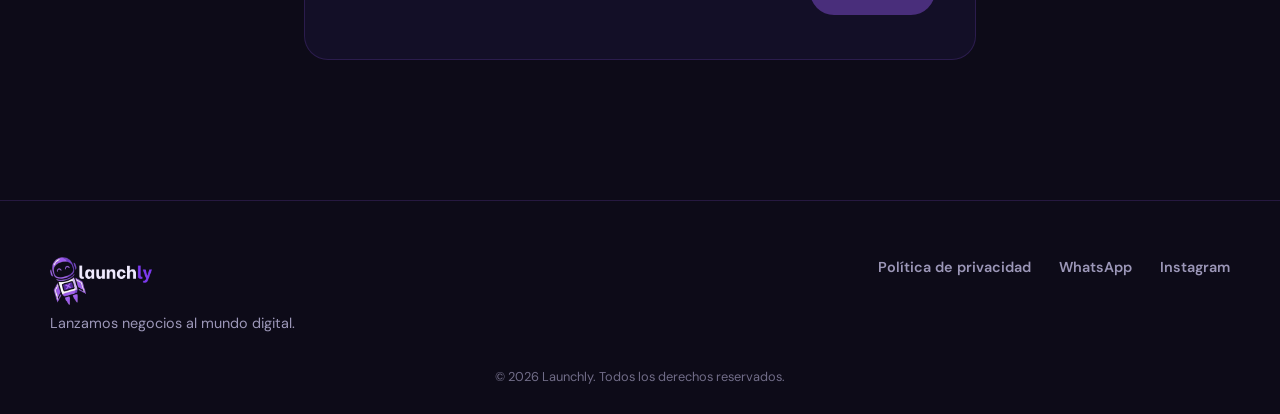
==== commit c936caea: "Anadir campo honeypot anti-spam al formulario de contacto Input oculto "sitio_web" (nombre tentador " ====
--- a/index.html
+++ b/index.html
@@ -382,6 +382,8 @@
             <textarea id="mensaje" name="mensaje" rows="3" placeholder="Cuéntanos algo más sobre tu negocio..."></textarea>
           </div>
 
+          <input type="text" id="sitioWeb" name="sitio_web" class="visually-hidden-field" autocomplete="off" tabindex="-1" aria-hidden="true">
+
           <p class="form-error" id="formError" hidden>Hubo un problema, intenta de nuevo o escríbenos por WhatsApp directamente.</p>
 
           <div class="form-nav">
--- a/styles.css
+++ b/styles.css
@@ -945,6 +945,15 @@
   color: #FF6B6B;
   font-size: 0.88rem;
   margin: -8px 0 16px;
+}
+
+.visually-hidden-field {
+  position: absolute;
+  left: -9999px;
+  top: -9999px;
+  width: 1px;
+  height: 1px;
+  overflow: hidden;
 }
 
 /* Success screen */
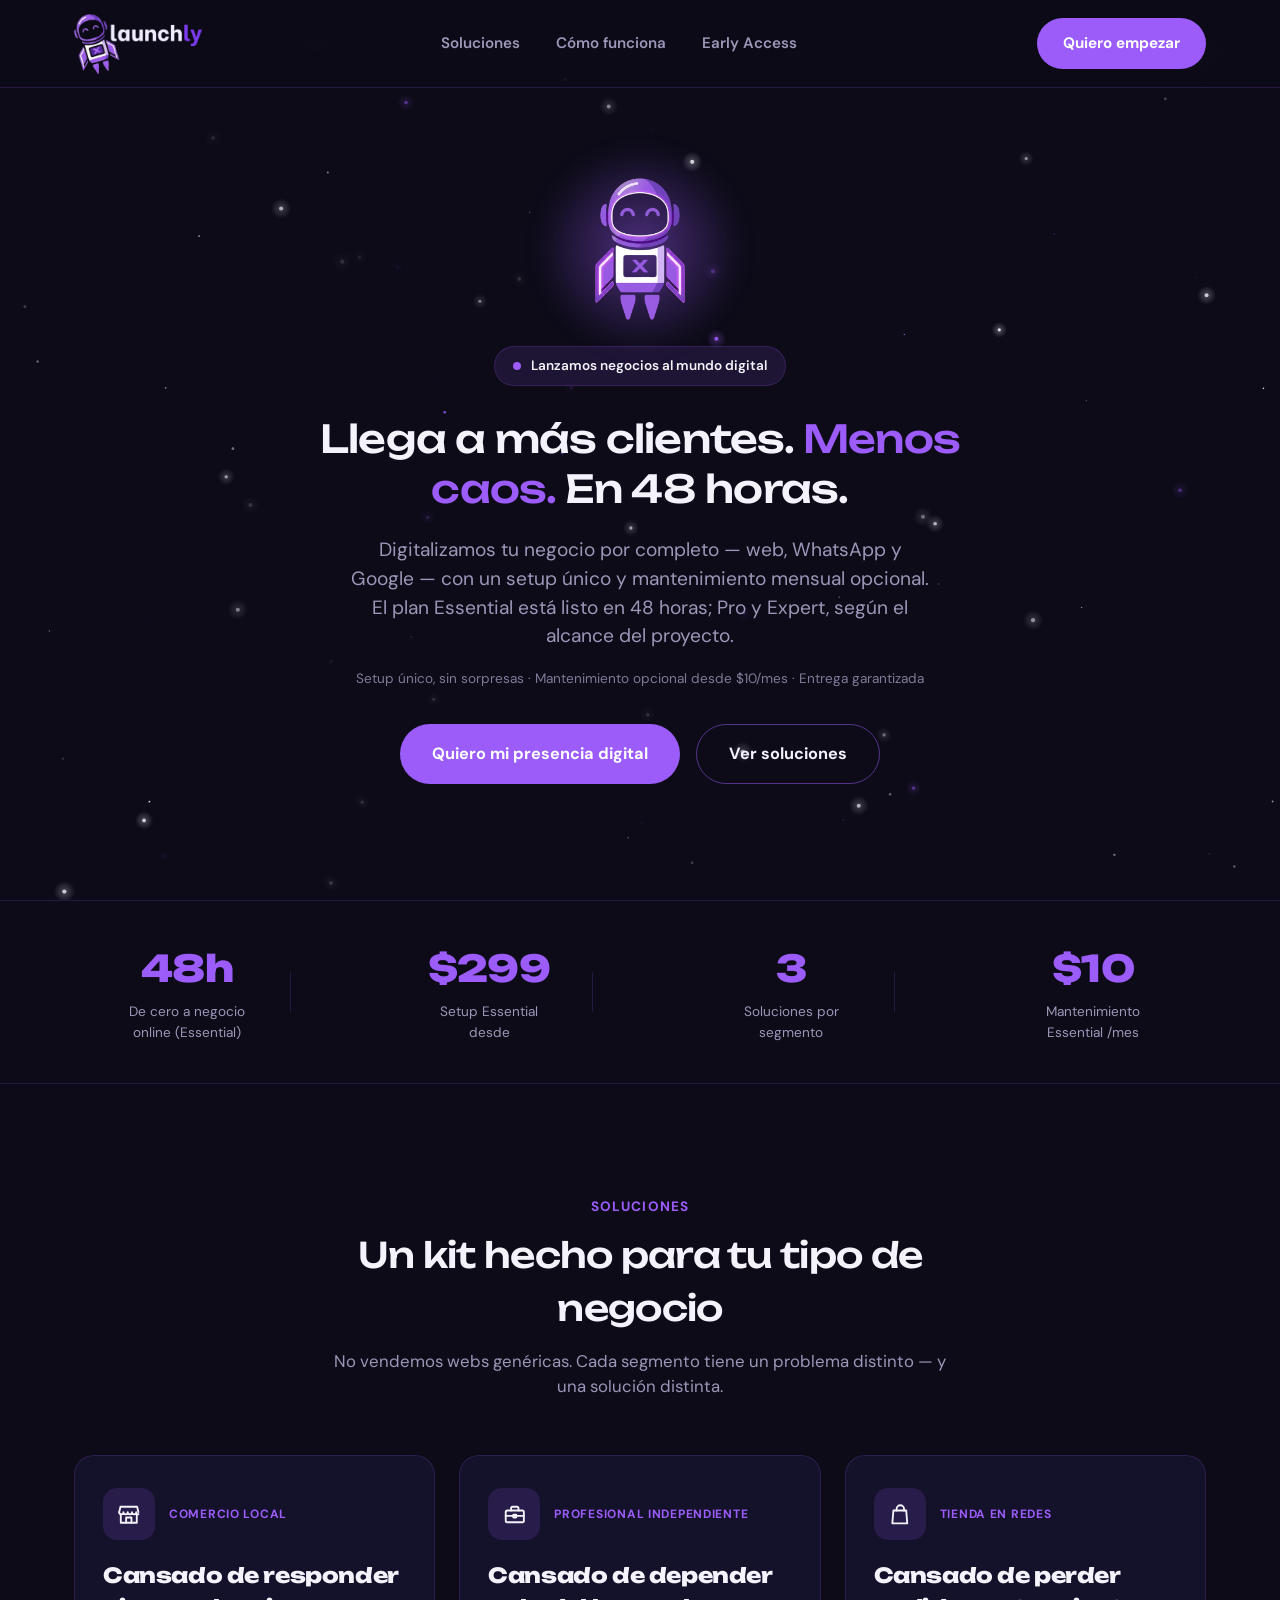
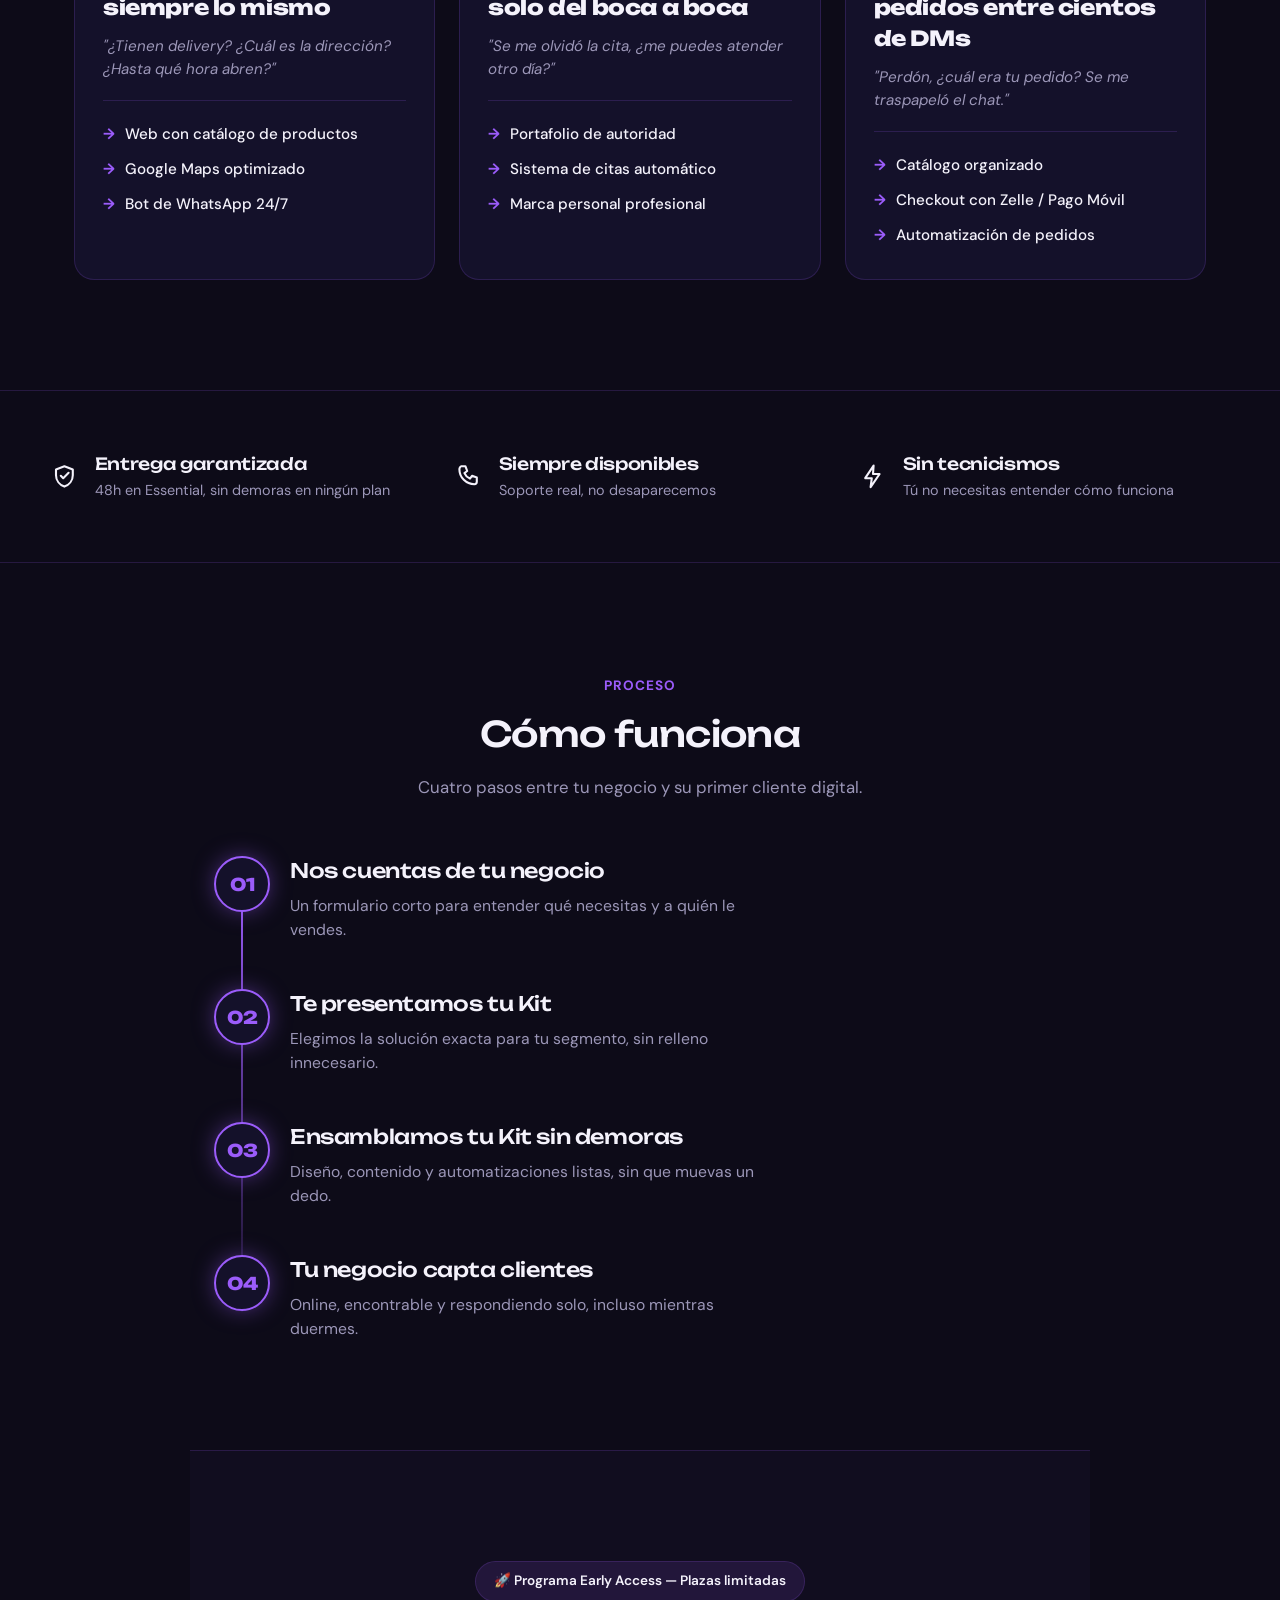
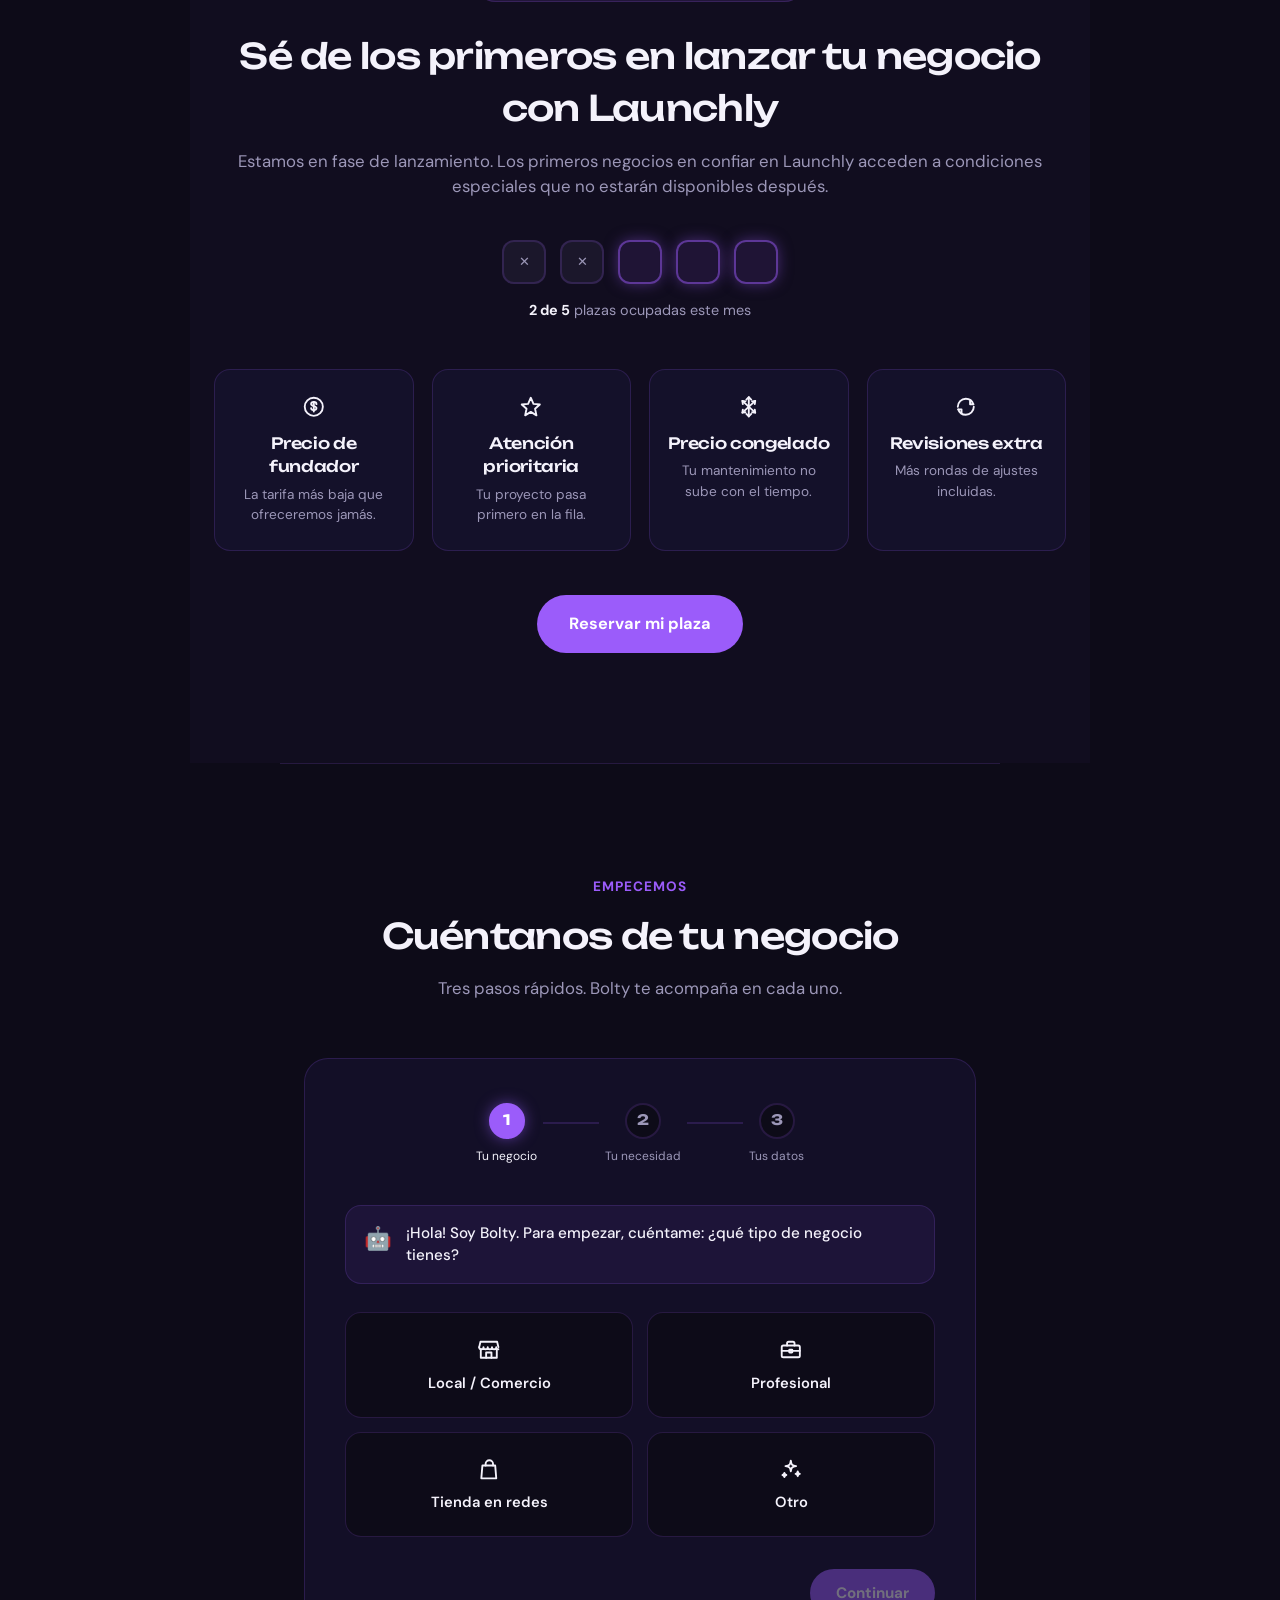
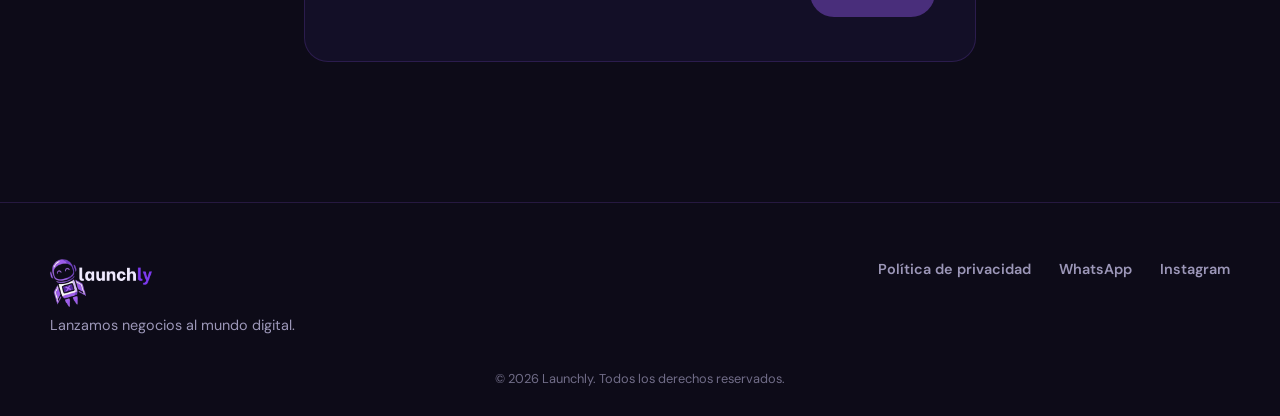
==== commit 5ea4d394: "Mejoras de performance (CLS, lazy load, defer) y separacion visual entre secciones Performance: - wi" ====
--- a/index.html
+++ b/index.html
@@ -30,7 +30,7 @@
 <header class="navbar" id="navbar">
   <div class="nav-inner">
     <a href="#top" class="logo">
-      <img src="assets/launchlynobg-trimmed.png" alt="Logo de Launchly" class="logo-img nav-logo-img">
+      <img src="assets/launchlynobg-trimmed.png" alt="Logo de Launchly" class="logo-img nav-logo-img" width="656" height="308">
     </a>
 
     <nav class="nav-links" id="navLinks">
@@ -55,7 +55,7 @@
 
       <div class="bolty-wrap" aria-hidden="true">
         <div class="bolty-halo"></div>
-        <img src="assets/bolty/bolty_512.png" alt="Bolty, la mascota robot astronauta de Launchly" class="bolty-img" id="boltyImg" onerror="this.style.display='none'; document.getElementById('boltyFallback').style.display='flex';">
+        <img src="assets/bolty/bolty_512.png" alt="Bolty, la mascota robot astronauta de Launchly" class="bolty-img" id="boltyImg" width="512" height="512" onerror="this.style.display='none'; document.getElementById('boltyFallback').style.display='flex';">
         <div class="bolty-fallback" id="boltyFallback">🚀🤖</div>
       </div>
 
@@ -411,7 +411,7 @@
   <div class="footer-inner">
     <div class="footer-brand">
       <span class="logo">
-        <img src="assets/launchlynobg-trimmed.png" alt="Logo de Launchly" class="logo-img footer-logo-img">
+        <img src="assets/launchlynobg-trimmed.png" alt="Logo de Launchly" class="logo-img footer-logo-img" width="656" height="308" loading="lazy">
       </span>
       <p>Lanzamos negocios al mundo digital.</p>
     </div>
@@ -427,9 +427,9 @@
 
 <a href="#contacto" class="bolty-widget" id="boltyWidget" aria-label="Hablemos por WhatsApp — ir al formulario de contacto">
   <span class="bolty-widget-bubble">¡Hablemos! 🚀</span>
-  <img src="assets/bolty/bolty_120_chatwidget.png" alt="Bolty" class="bolty-widget-img">
+  <img src="assets/bolty/bolty_120_chatwidget.png" alt="Bolty" class="bolty-widget-img" width="120" height="120" loading="lazy">
 </a>
 
-<script src="script.js"></script>
+<script src="script.js" defer></script>
 </body>
 </html>
--- a/styles.css
+++ b/styles.css
@@ -647,6 +647,8 @@
   display: flex;
   flex-direction: column;
   align-items: center;
+  border-top: 1px solid var(--border-subtle);
+  background: rgba(155, 92, 250, 0.03);
 }
 
 .early-title { margin-bottom: 14px; }
@@ -743,6 +745,7 @@
   padding: 110px 24px 140px;
   max-width: 720px;
   margin: 0 auto;
+  border-top: 1px solid var(--border-subtle);
 }
 
 .form-card {
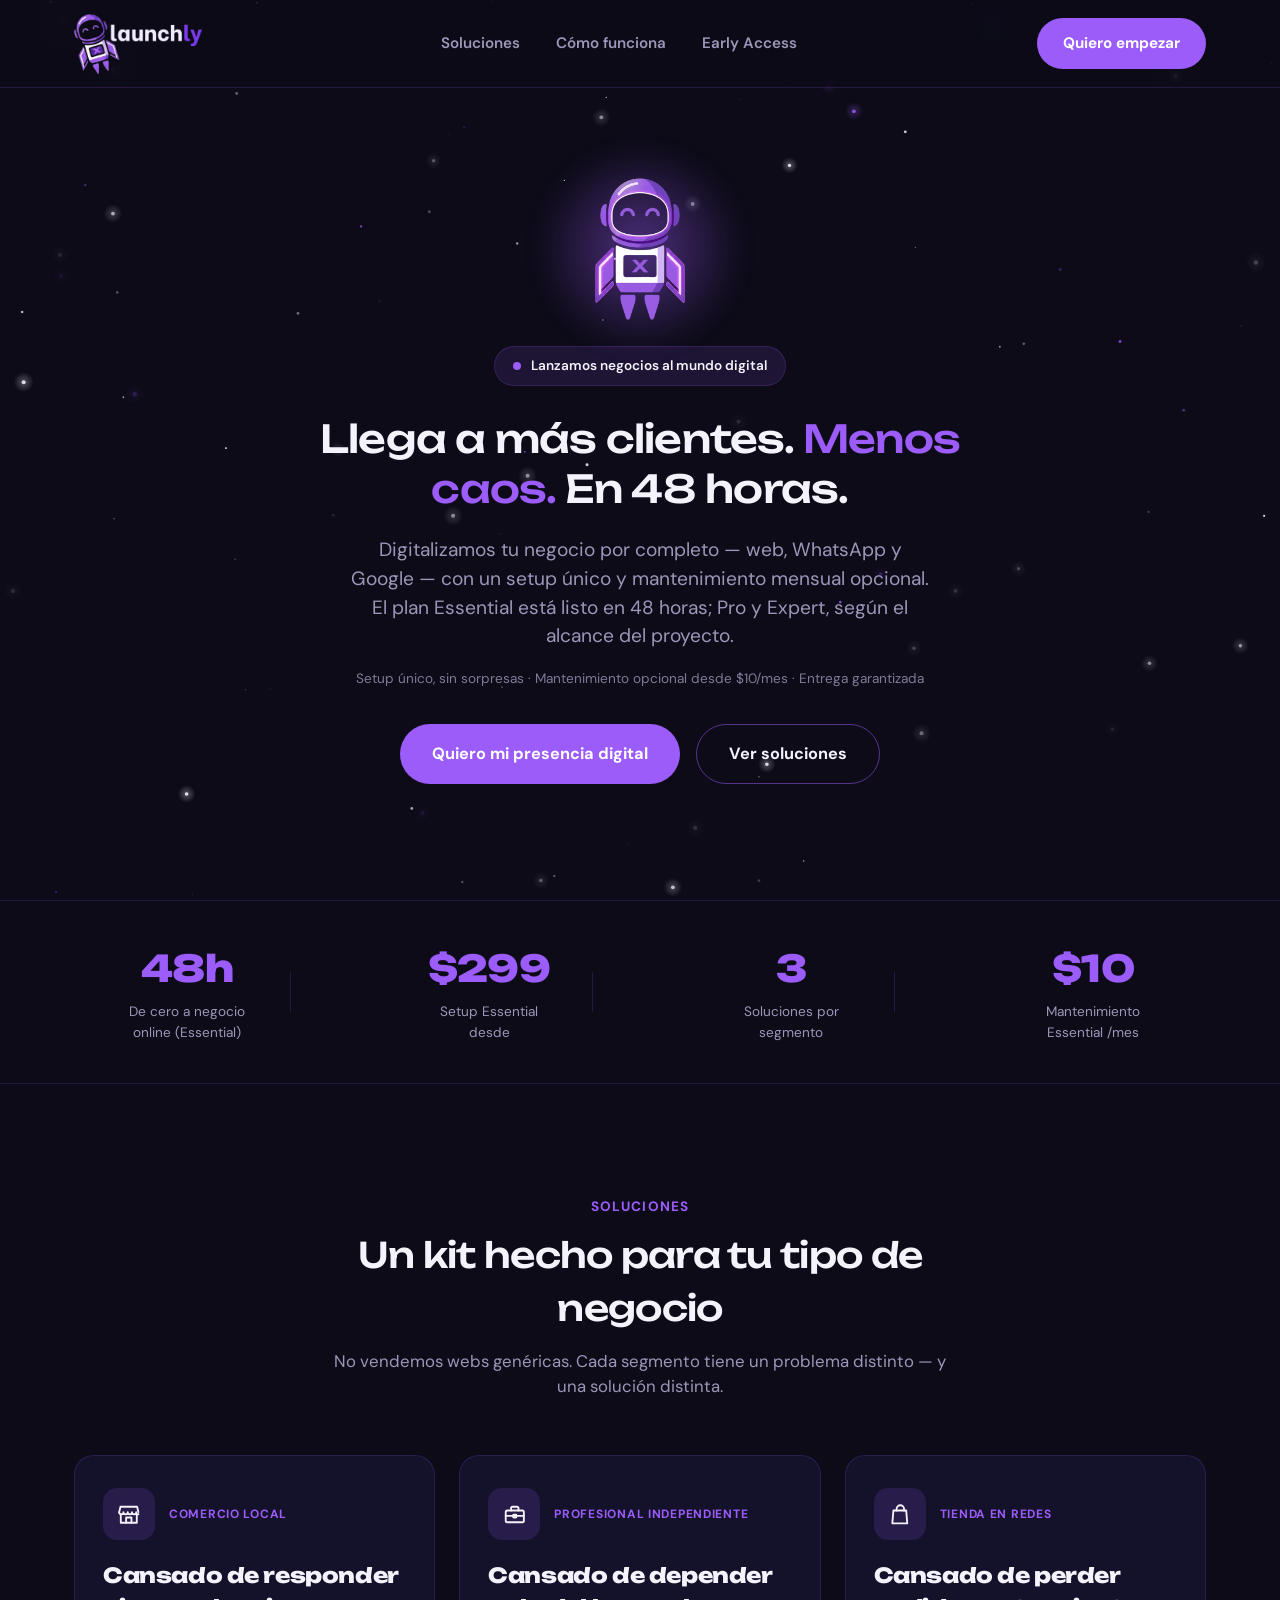
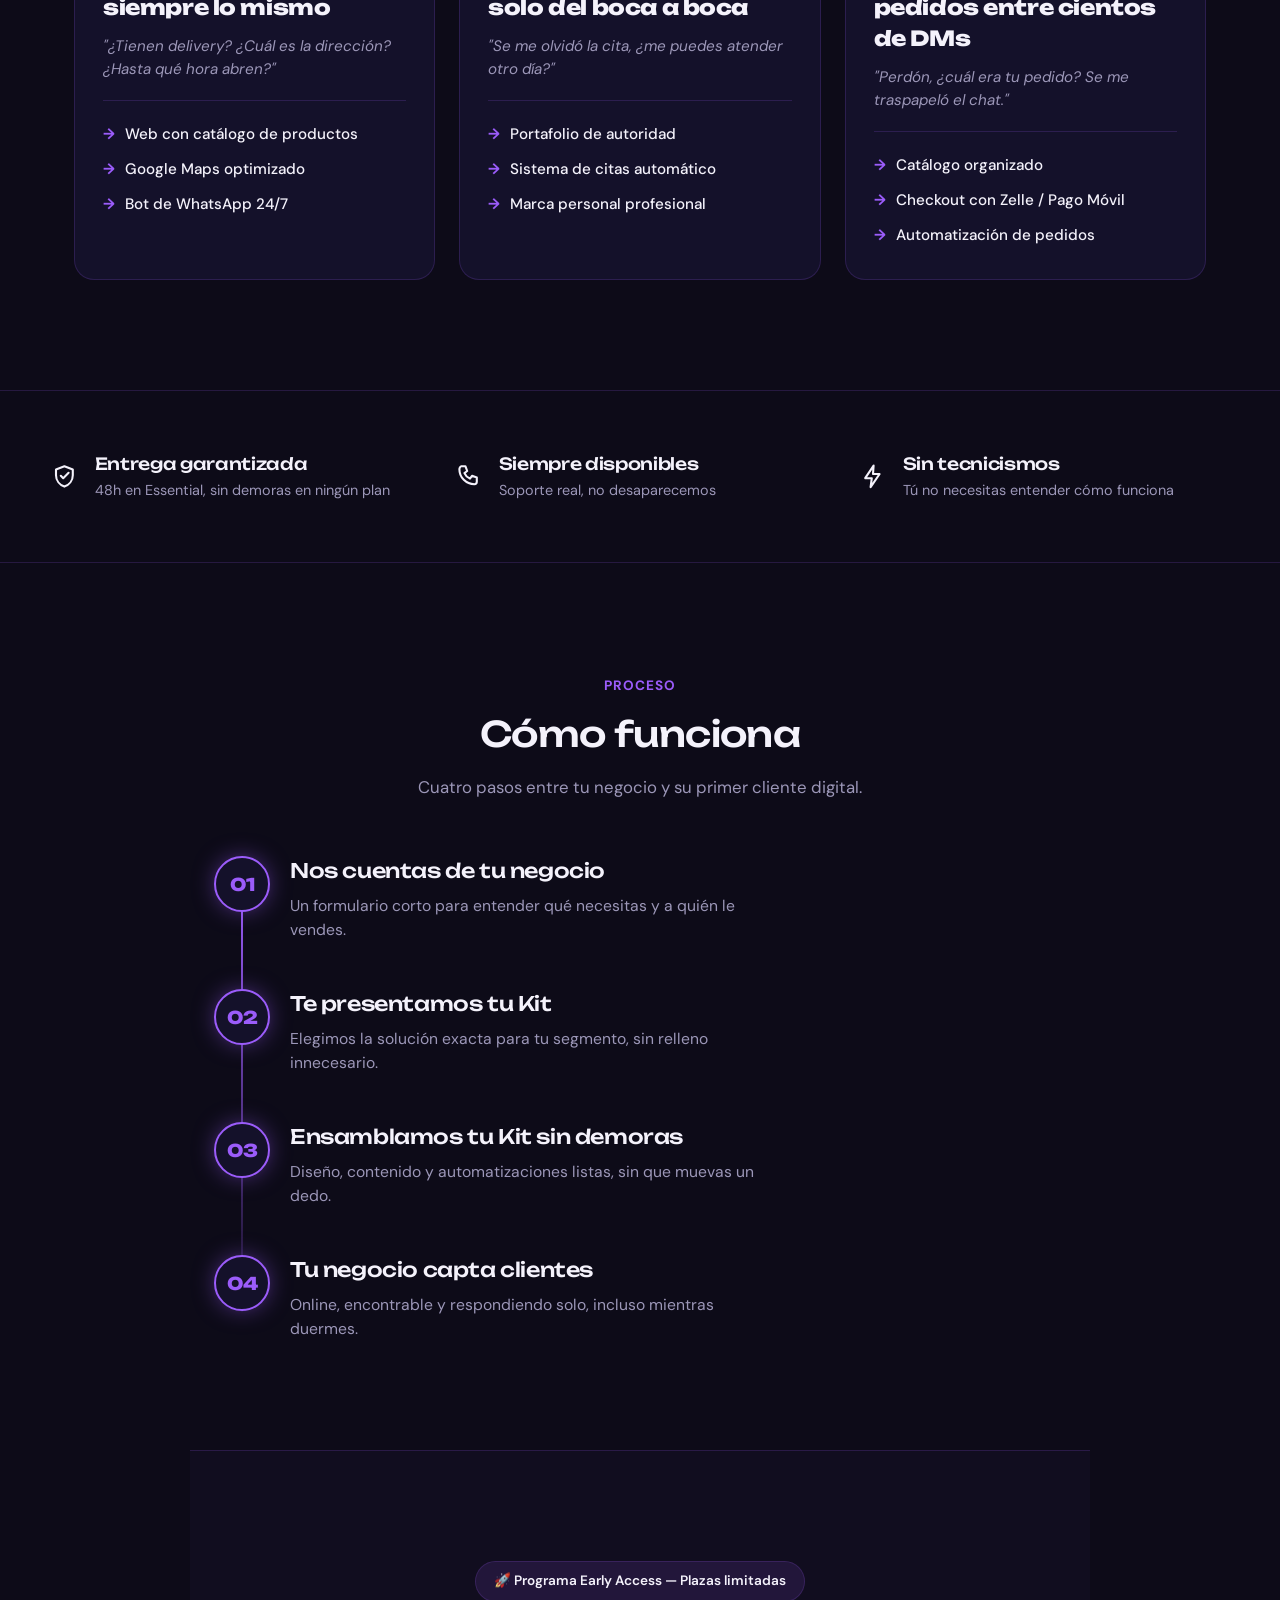
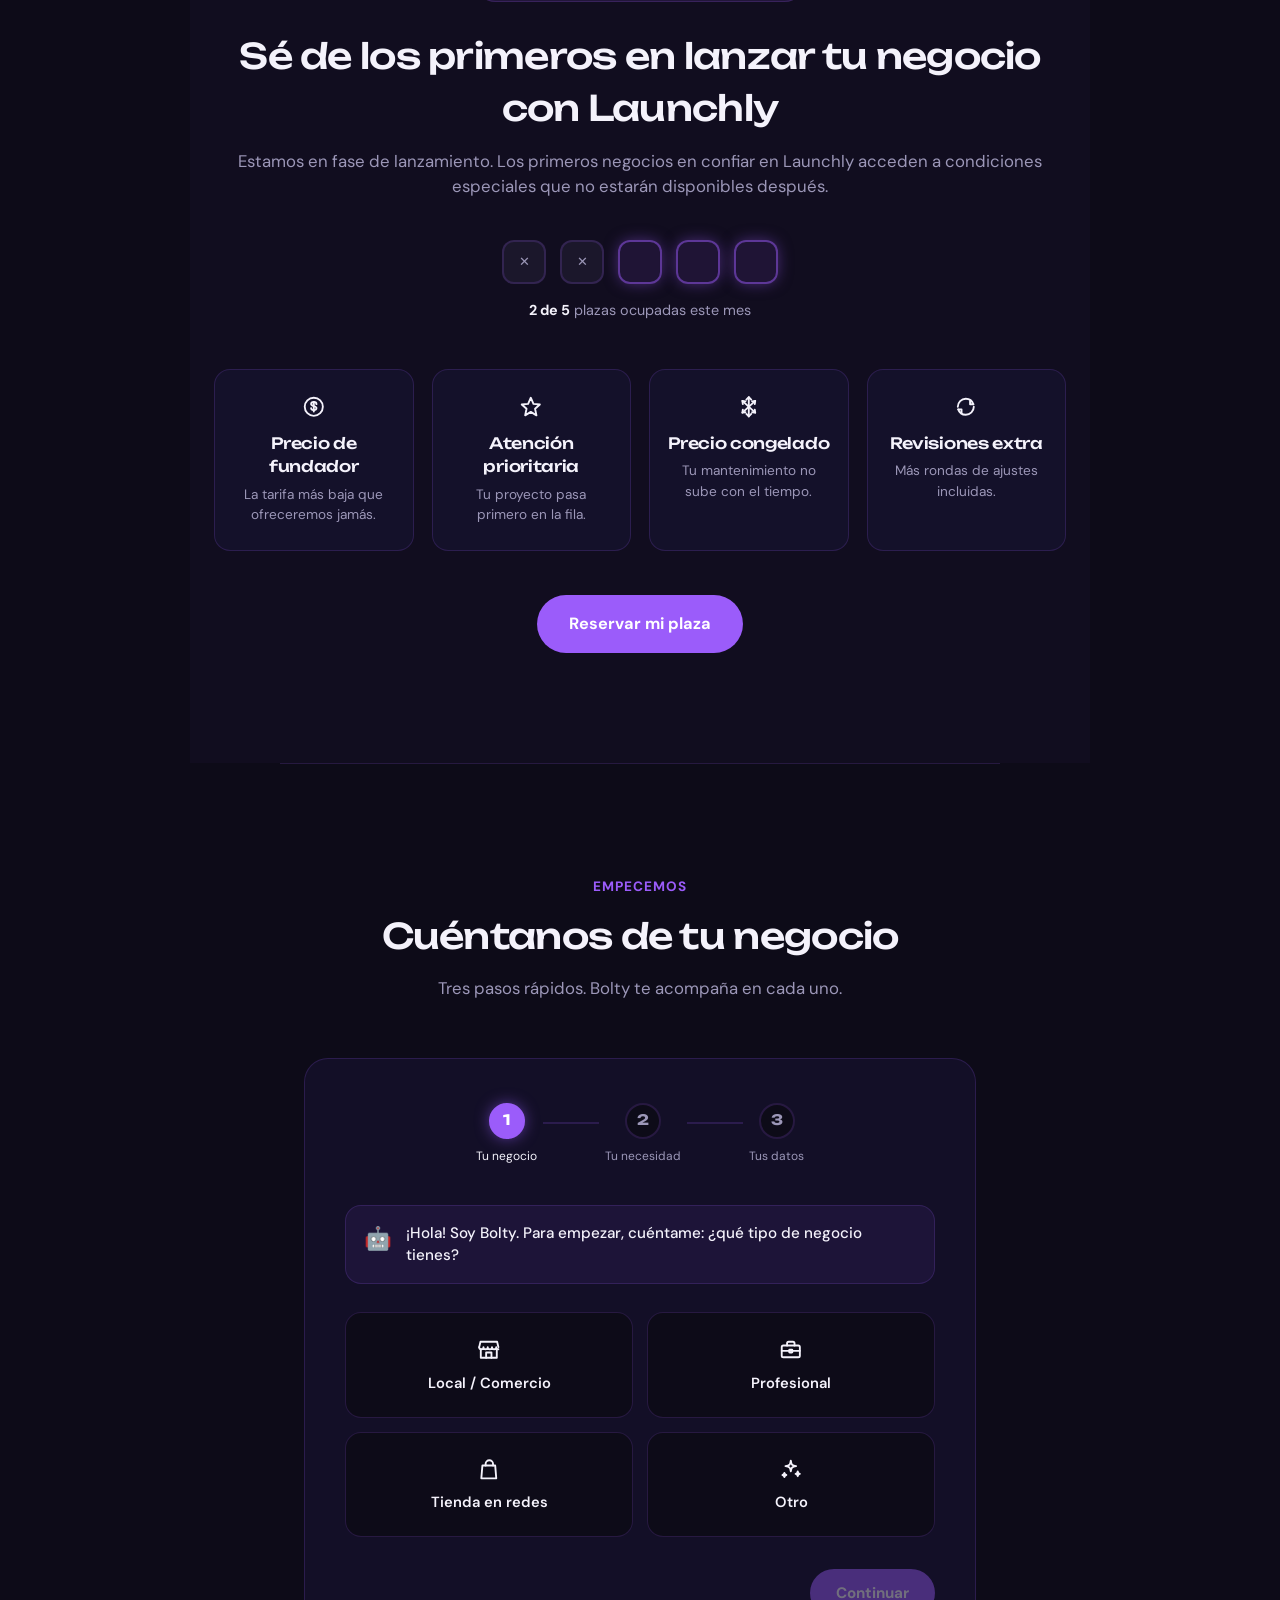
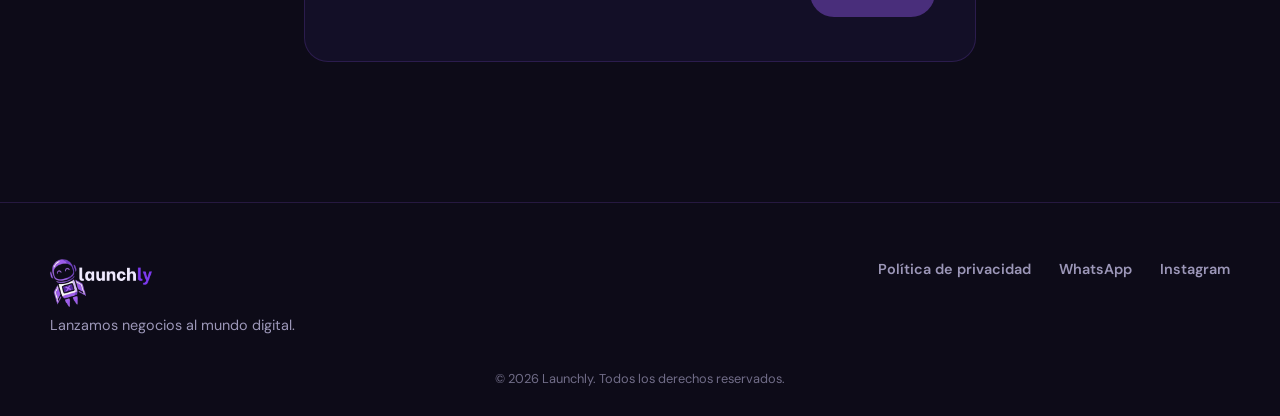
==== commit b191e6a7: "Cerrar backlog: WhatsApp real, og:image, SEO tecnico, 404 y performance Numero de WhatsApp: reemplaz" ====
--- a/index.html
+++ b/index.html
@@ -10,6 +10,21 @@
 <meta property="og:locale" content="es_VE">
 <meta property="og:title" content="Launchly — Lanzamos negocios al mundo digital">
 <meta property="og:description" content="Launchly digitaliza tu negocio en Venezuela: web, WhatsApp automatizado y Google. Setup único desde $299 (Essential, listo en 48h) + mantenimiento opcional.">
+<meta property="og:image" content="https://launchly-ve.jonathanlopez1088.workers.dev/assets/ogbolty-image.jpg" />
+<meta property="og:image:width" content="1200" />
+<meta property="og:image:height" content="630" />
+<meta name="twitter:card" content="summary_large_image" />
+<meta name="twitter:image" content="https://launchly-ve.jonathanlopez1088.workers.dev/assets/ogbolty-image.jpg" />
+
+<script type="application/ld+json">
+{
+  "@context": "https://schema.org",
+  "@type": "ProfessionalService",
+  "name": "Launchly",
+  "description": "Launchly digitaliza tu negocio en Venezuela: web, WhatsApp automatizado y Google. Setup único desde $299 (Essential, listo en 48h) + mantenimiento opcional.",
+  "url": "https://launchly-ve.jonathanlopez1088.workers.dev/"
+}
+</script>
 
 <link rel="icon" href="assets/bolty/bolty_favicon.ico" sizes="32x32">
 <link rel="icon" type="image/png" sizes="32x32" href="assets/bolty/bolty_favicon_32.png">
@@ -417,8 +432,7 @@
     </div>
     <div class="footer-links">
       <a href="privacidad.html">Política de privacidad</a>
-      <!-- PENDIENTE: reemplazar con número de WhatsApp Business de Launchly -->
-      <a href="https://wa.me/+34661069083?text=Hola%2C%20quiero%20saber%20como%20lanzar%20mi%20negocio%20al%20mundo%20digital%20%F0%9F%9A%80%20" target="_blank" rel="noopener">WhatsApp</a>
+      <a href="https://wa.me/+34624572885?text=Hola%2C%20quiero%20saber%20como%20lanzar%20mi%20negocio%20al%20mundo%20digital%20%F0%9F%9A%80%20" target="_blank" rel="noopener">WhatsApp</a>
       <a href="https://instagram.com/Launchly.ve" target="_blank" rel="noopener">Instagram</a>
     </div>
   </div>
--- a/styles.css
+++ b/styles.css
@@ -1221,3 +1221,10 @@
   .slots { gap: 10px; }
   .slot { width: 36px; height: 36px; }
 }
+
+/* ============================================
+   404 PAGE
+============================================ */
+.notfound-logo {
+  margin-bottom: 32px;
+}
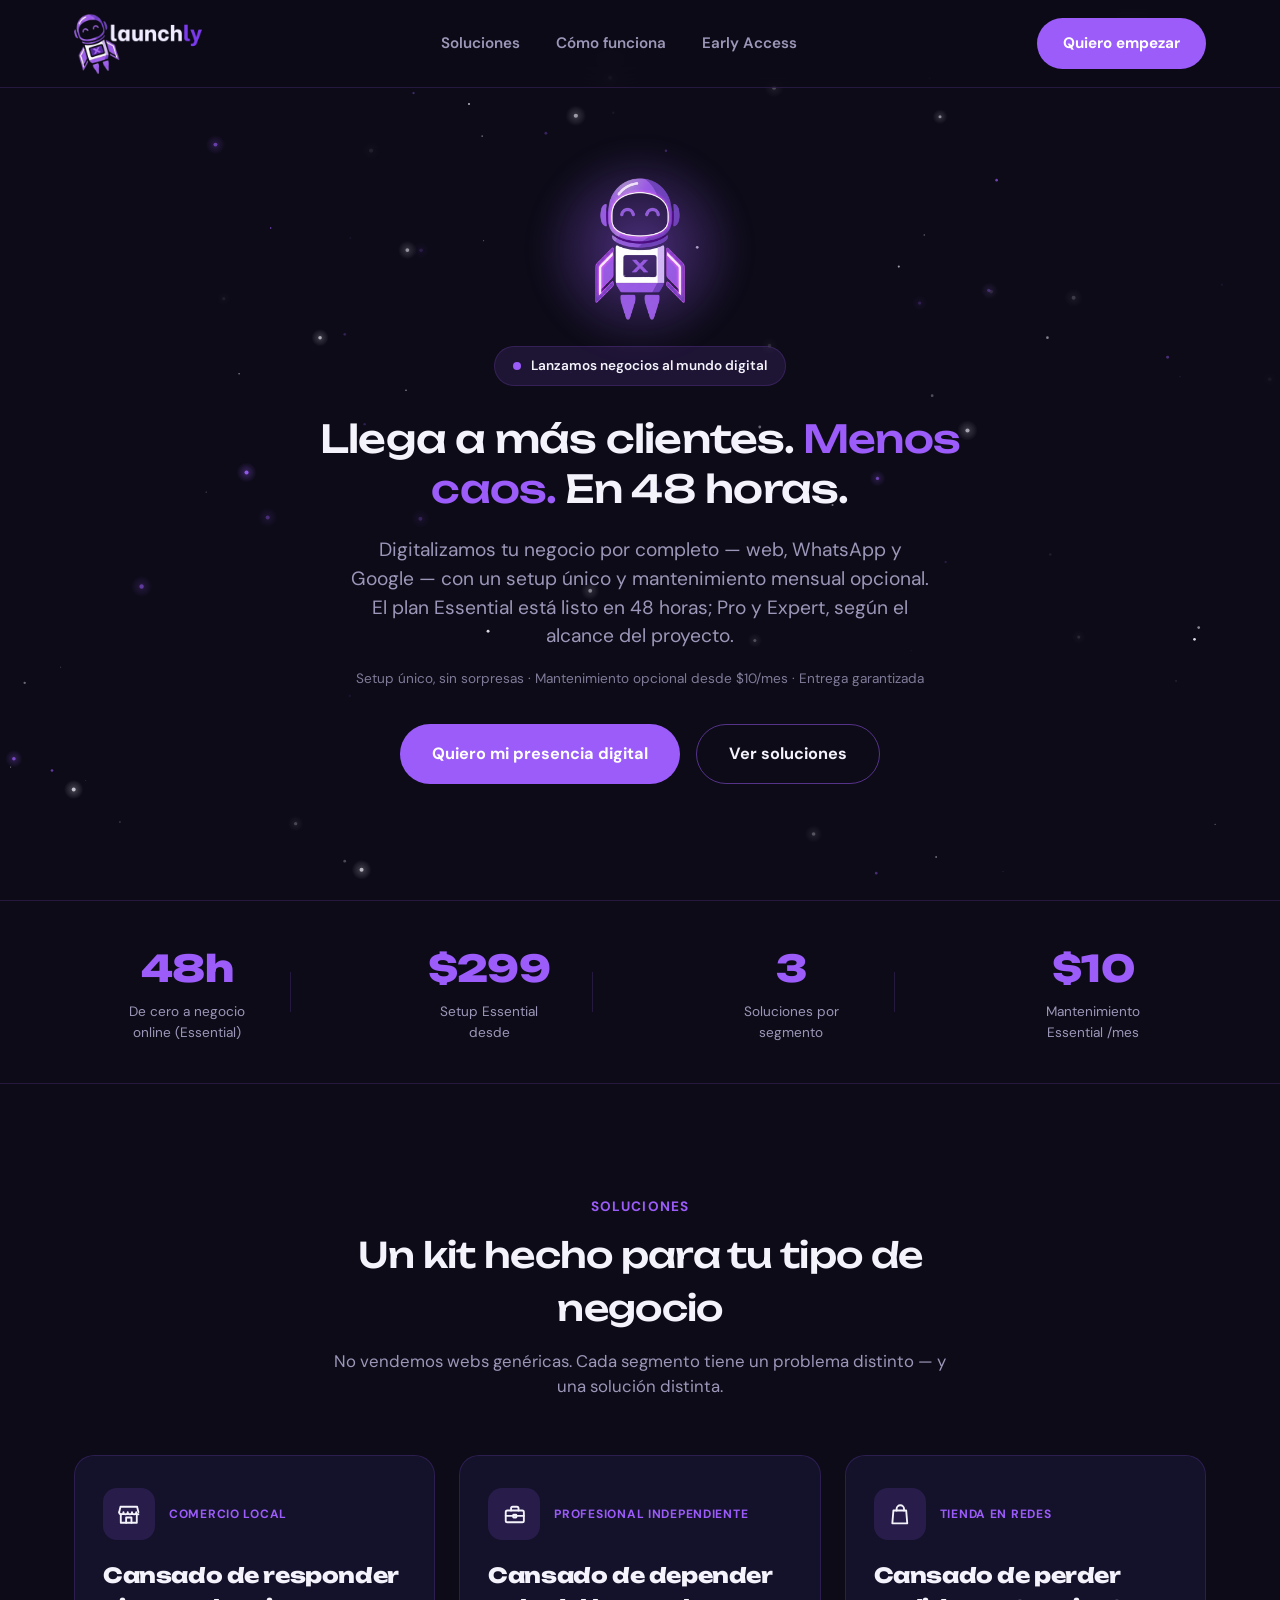
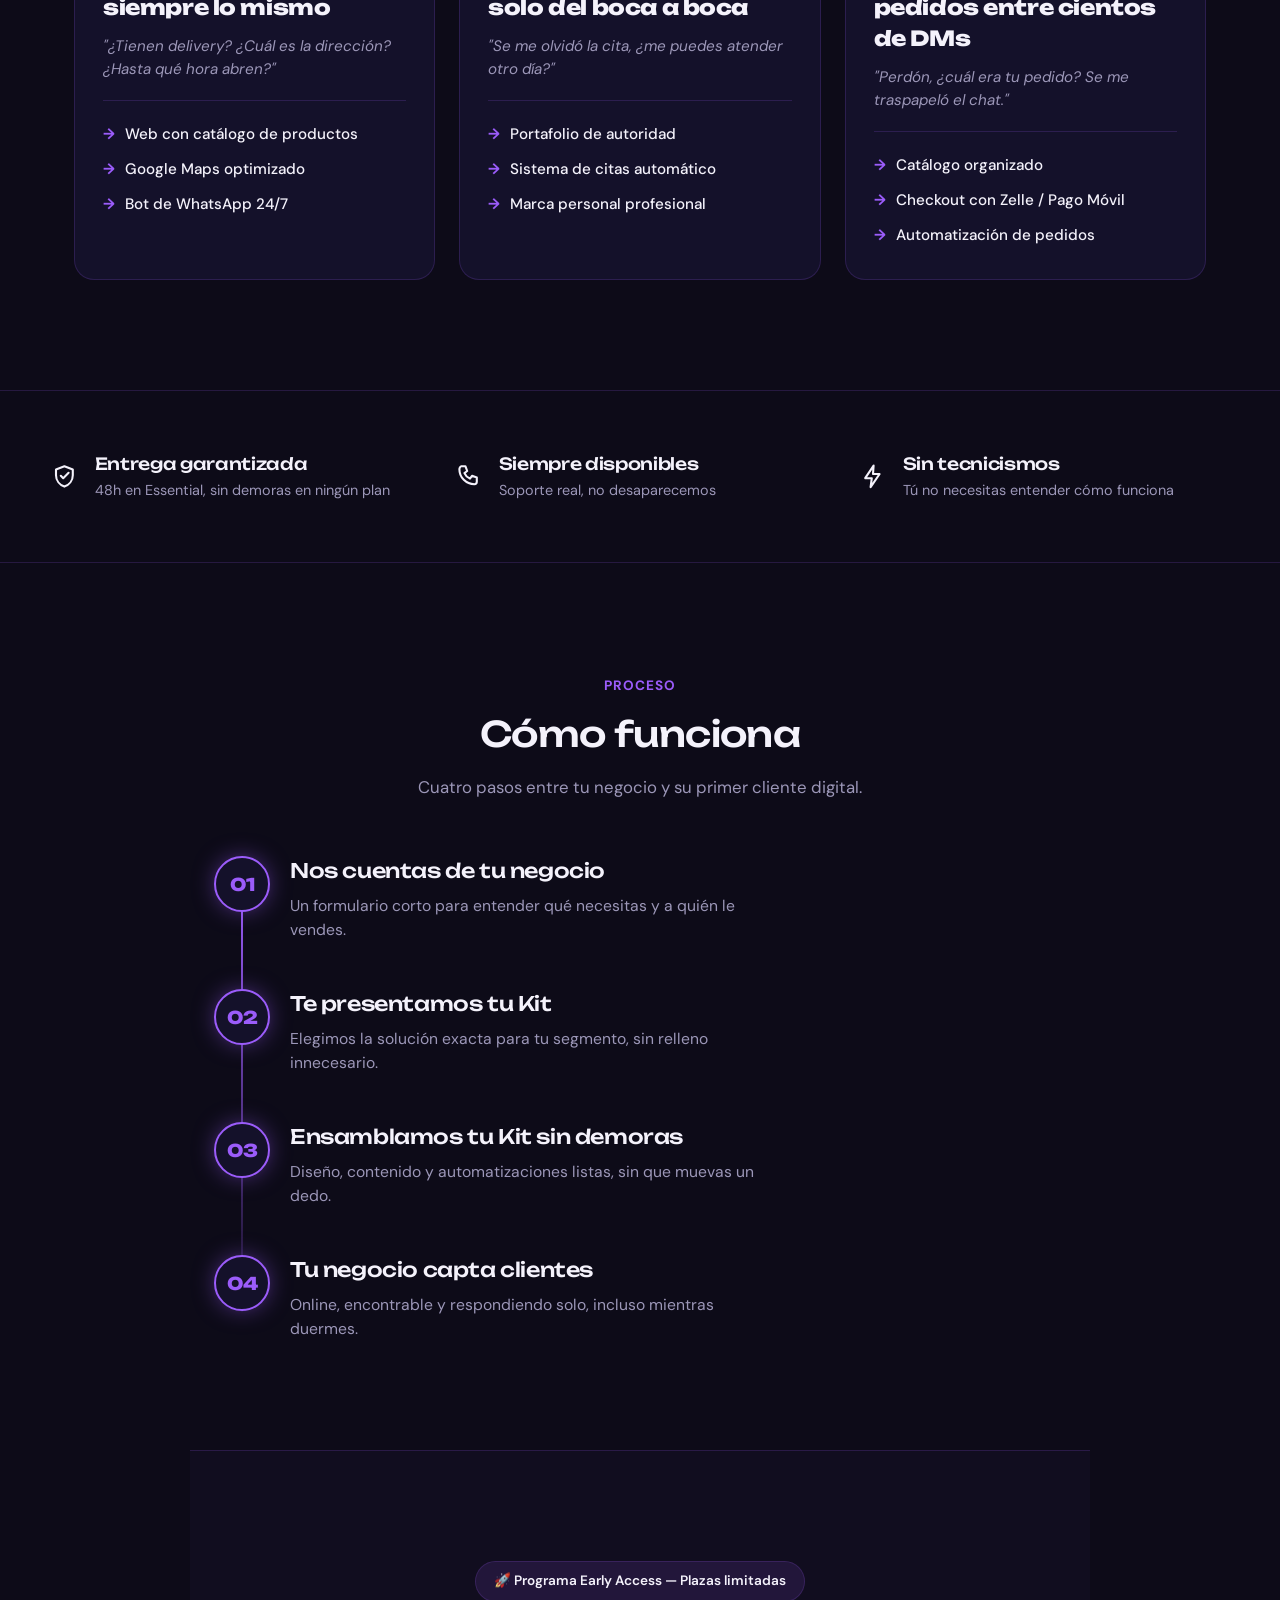
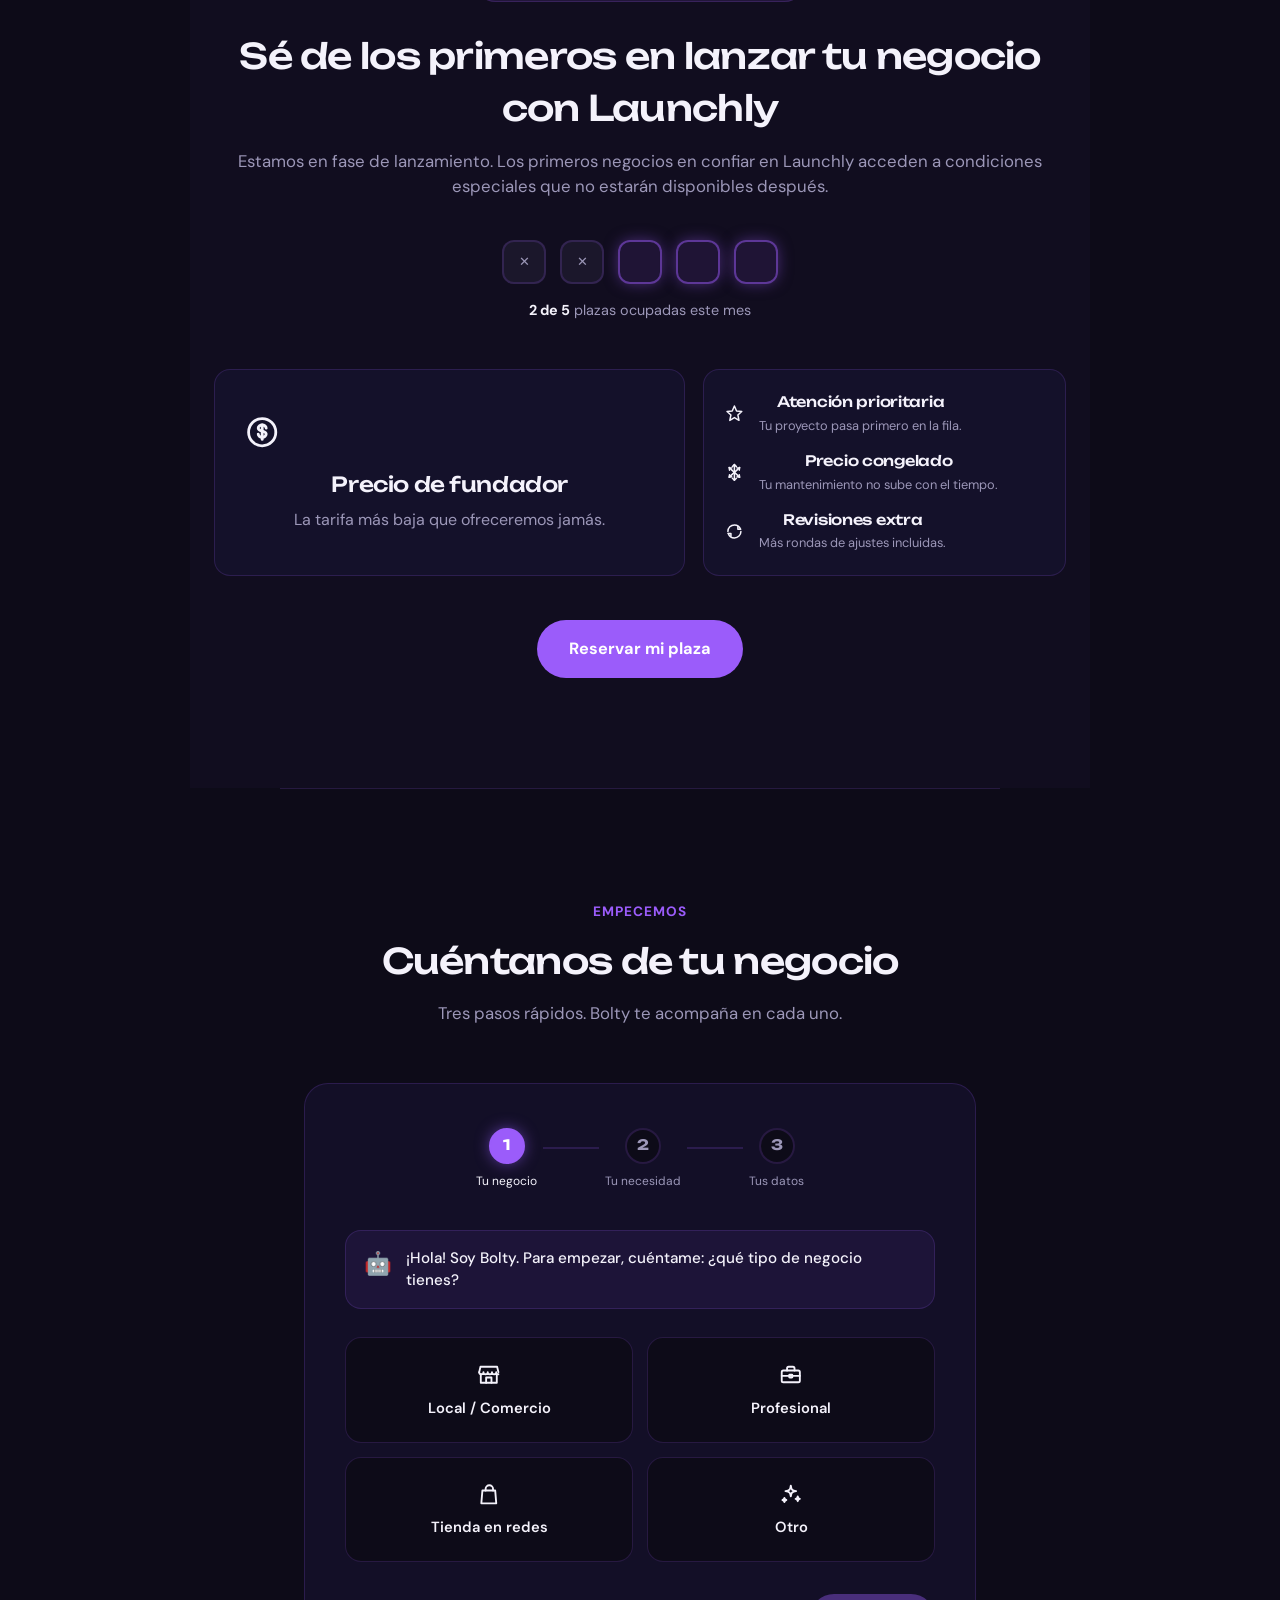
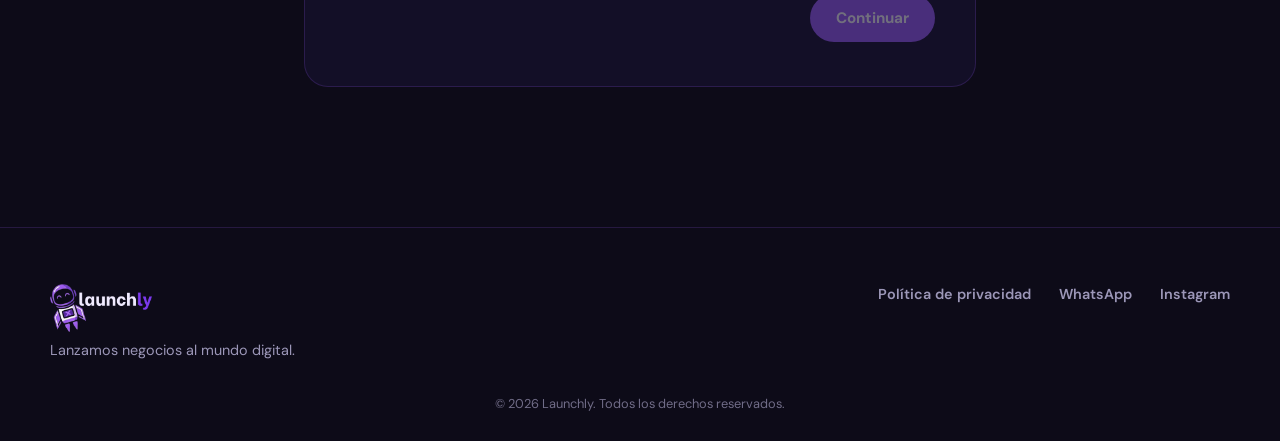
==== commit 559829bf: "Parallax de mouse en starfield y Bolty, nuevo layout de Early Access" ====
--- a/index.html
+++ b/index.html
@@ -70,8 +70,10 @@
 
       <div class="bolty-wrap" aria-hidden="true">
         <div class="bolty-halo"></div>
-        <img src="assets/bolty/bolty_512.png" alt="Bolty, la mascota robot astronauta de Launchly" class="bolty-img" id="boltyImg" width="512" height="512" onerror="this.style.display='none'; document.getElementById('boltyFallback').style.display='flex';">
-        <div class="bolty-fallback" id="boltyFallback">🚀🤖</div>
+        <div class="bolty-parallax" id="boltyParallax">
+          <img src="assets/bolty/bolty_512.png" alt="Bolty, la mascota robot astronauta de Launchly" class="bolty-img" id="boltyImg" width="512" height="512" onerror="this.style.display='none'; document.getElementById('boltyFallback').style.display='flex';">
+          <div class="bolty-fallback" id="boltyFallback">🚀🤖</div>
+        </div>
       </div>
 
       <div class="badge">
@@ -254,25 +256,33 @@
     <p class="slots-label"><strong>2 de 5</strong> plazas ocupadas este mes</p>
 
     <div class="benefits-grid">
-      <div class="benefit-card">
+      <div class="benefit-card benefit-featured">
         <span class="benefit-icon"><svg xmlns="http://www.w3.org/2000/svg" viewBox="0 0 24 24" fill="none" stroke="currentColor" stroke-width="1.75" stroke-linecap="round" stroke-linejoin="round"><circle cx="12" cy="12" r="8.5"/><path d="M12 7.5V16.5"/><path d="M14.5 9.5C14.5 8.4 13.4 7.5 12 7.5C10.6 7.5 9.5 8.4 9.5 9.4C9.5 10.4 10.3 10.9 12 11.3C13.7 11.7 14.5 12.2 14.5 13.2C14.5 14.3 13.4 15.2 12 15.2C10.6 15.2 9.5 14.3 9.5 13.2"/></svg></span>
         <h4>Precio de fundador</h4>
         <p>La tarifa más baja que ofreceremos jamás.</p>
       </div>
-      <div class="benefit-card">
-        <span class="benefit-icon"><svg xmlns="http://www.w3.org/2000/svg" viewBox="0 0 24 24" fill="none" stroke="currentColor" stroke-width="1.75" stroke-linecap="round" stroke-linejoin="round"><path d="M12 3.5L14.5 9.2L20.5 9.8L16 13.8L17.3 20L12 16.8L6.7 20L8 13.8L3.5 9.8L9.5 9.2L12 3.5Z"/></svg></span>
-        <h4>Atención prioritaria</h4>
-        <p>Tu proyecto pasa primero en la fila.</p>
-      </div>
-      <div class="benefit-card">
-        <span class="benefit-icon"><svg xmlns="http://www.w3.org/2000/svg" viewBox="0 0 24 24" fill="none" stroke="currentColor" stroke-width="1.75" stroke-linecap="round" stroke-linejoin="round"><path d="M12 3V21"/><path d="M6 6.5L18 17.5"/><path d="M18 6.5L6 17.5"/><path d="M12 3L9.7 5.3M12 3L14.3 5.3"/><path d="M12 21L9.7 18.7M12 21L14.3 18.7"/><path d="M6 6.5L8.9 6.9M6 6.5L6.4 9.4"/><path d="M18 17.5L15.1 17.1M18 17.5L17.6 14.6"/><path d="M18 6.5L15.1 6.9M18 6.5L17.6 9.4"/><path d="M6 17.5L8.9 17.1M6 17.5L6.4 14.6"/></svg></span>
-        <h4>Precio congelado</h4>
-        <p>Tu mantenimiento no sube con el tiempo.</p>
-      </div>
-      <div class="benefit-card">
-        <span class="benefit-icon"><svg xmlns="http://www.w3.org/2000/svg" viewBox="0 0 24 24" fill="none" stroke="currentColor" stroke-width="1.75" stroke-linecap="round" stroke-linejoin="round"><path d="M19.5 12C19.5 16.14 16.14 19.5 12 19.5C8.7 19.5 5.9 17.36 4.9 14.4"/><path d="M4.5 12C4.5 7.86 7.86 4.5 12 4.5C15.3 4.5 18.1 6.64 19.1 9.6"/><path d="M4.9 14.4H8V17.5"/><path d="M19.1 9.6H16V6.5"/></svg></span>
-        <h4>Revisiones extra</h4>
-        <p>Más rondas de ajustes incluidas.</p>
+      <div class="benefits-compact">
+        <div class="benefit-item">
+          <span class="benefit-icon"><svg xmlns="http://www.w3.org/2000/svg" viewBox="0 0 24 24" fill="none" stroke="currentColor" stroke-width="1.75" stroke-linecap="round" stroke-linejoin="round"><path d="M12 3.5L14.5 9.2L20.5 9.8L16 13.8L17.3 20L12 16.8L6.7 20L8 13.8L3.5 9.8L9.5 9.2L12 3.5Z"/></svg></span>
+          <div class="benefit-text">
+            <h4>Atención prioritaria</h4>
+            <p>Tu proyecto pasa primero en la fila.</p>
+          </div>
+        </div>
+        <div class="benefit-item">
+          <span class="benefit-icon"><svg xmlns="http://www.w3.org/2000/svg" viewBox="0 0 24 24" fill="none" stroke="currentColor" stroke-width="1.75" stroke-linecap="round" stroke-linejoin="round"><path d="M12 3V21"/><path d="M6 6.5L18 17.5"/><path d="M18 6.5L6 17.5"/><path d="M12 3L9.7 5.3M12 3L14.3 5.3"/><path d="M12 21L9.7 18.7M12 21L14.3 18.7"/><path d="M6 6.5L8.9 6.9M6 6.5L6.4 9.4"/><path d="M18 17.5L15.1 17.1M18 17.5L17.6 14.6"/><path d="M18 6.5L15.1 6.9M18 6.5L17.6 9.4"/><path d="M6 17.5L8.9 17.1M6 17.5L6.4 14.6"/></svg></span>
+          <div class="benefit-text">
+            <h4>Precio congelado</h4>
+            <p>Tu mantenimiento no sube con el tiempo.</p>
+          </div>
+        </div>
+        <div class="benefit-item">
+          <span class="benefit-icon"><svg xmlns="http://www.w3.org/2000/svg" viewBox="0 0 24 24" fill="none" stroke="currentColor" stroke-width="1.75" stroke-linecap="round" stroke-linejoin="round"><path d="M19.5 12C19.5 16.14 16.14 19.5 12 19.5C8.7 19.5 5.9 17.36 4.9 14.4"/><path d="M4.5 12C4.5 7.86 7.86 4.5 12 4.5C15.3 4.5 18.1 6.64 19.1 9.6"/><path d="M4.9 14.4H8V17.5"/><path d="M19.1 9.6H16V6.5"/></svg></span>
+          <div class="benefit-text">
+            <h4>Revisiones extra</h4>
+            <p>Más rondas de ajustes incluidas.</p>
+          </div>
+        </div>
       </div>
     </div>
 
--- a/styles.css
+++ b/styles.css
@@ -336,9 +336,17 @@
   z-index: 0;
 }
 
+.bolty-parallax {
+  position: relative;
+  z-index: 1;
+  display: flex;
+  align-items: center;
+  justify-content: center;
+  will-change: transform;
+}
+
 .bolty-img {
   position: relative;
-  z-index: 1;
   width: 150px;
   height: 150px;
   object-fit: contain;
@@ -700,7 +708,8 @@
 
 .benefits-grid {
   display: grid;
-  grid-template-columns: repeat(4, 1fr);
+  grid-template-columns: 1.3fr 1fr;
+  grid-template-areas: "featured compact";
   gap: 18px;
   width: 100%;
   margin-bottom: 44px;
@@ -736,6 +745,64 @@
 
 .benefit-card p {
   font-size: 0.85rem;
+}
+
+/* Featured card — "Precio de fundador" gets outsized presence */
+.benefit-featured {
+  grid-area: featured;
+  display: flex;
+  flex-direction: column;
+  justify-content: center;
+  padding: 32px 28px;
+}
+
+.benefit-featured .benefit-icon {
+  font-size: 2.4rem;
+  justify-content: flex-start;
+  margin-bottom: 18px;
+}
+
+.benefit-featured h4 {
+  font-size: 1.3rem;
+  margin-bottom: 8px;
+}
+
+.benefit-featured p {
+  font-size: 1rem;
+}
+
+/* Compact list — remaining 3 benefits, icon in line with text */
+.benefits-compact {
+  grid-area: compact;
+  display: flex;
+  flex-direction: column;
+  justify-content: center;
+  gap: 16px;
+  background: var(--bg-card);
+  border: 1px solid var(--border-subtle);
+  border-radius: 16px;
+  padding: 22px 20px;
+}
+
+.benefit-item {
+  display: flex;
+  align-items: center;
+  gap: 14px;
+}
+
+.benefit-item .benefit-icon {
+  font-size: 1.3rem;
+  margin-bottom: 0;
+  flex-shrink: 0;
+}
+
+.benefit-item .benefit-text h4 {
+  font-size: 0.9rem;
+  margin-bottom: 2px;
+}
+
+.benefit-item .benefit-text p {
+  font-size: 0.8rem;
 }
 
 /* ============================================
@@ -1203,7 +1270,7 @@
 
   .option-grid { grid-template-columns: 1fr; }
 
-  .benefits-grid { grid-template-columns: 1fr; }
+  .benefits-grid { grid-template-columns: 1fr; grid-template-areas: "featured" "compact"; }
 
   .form-card { padding: 32px 22px; }
 
